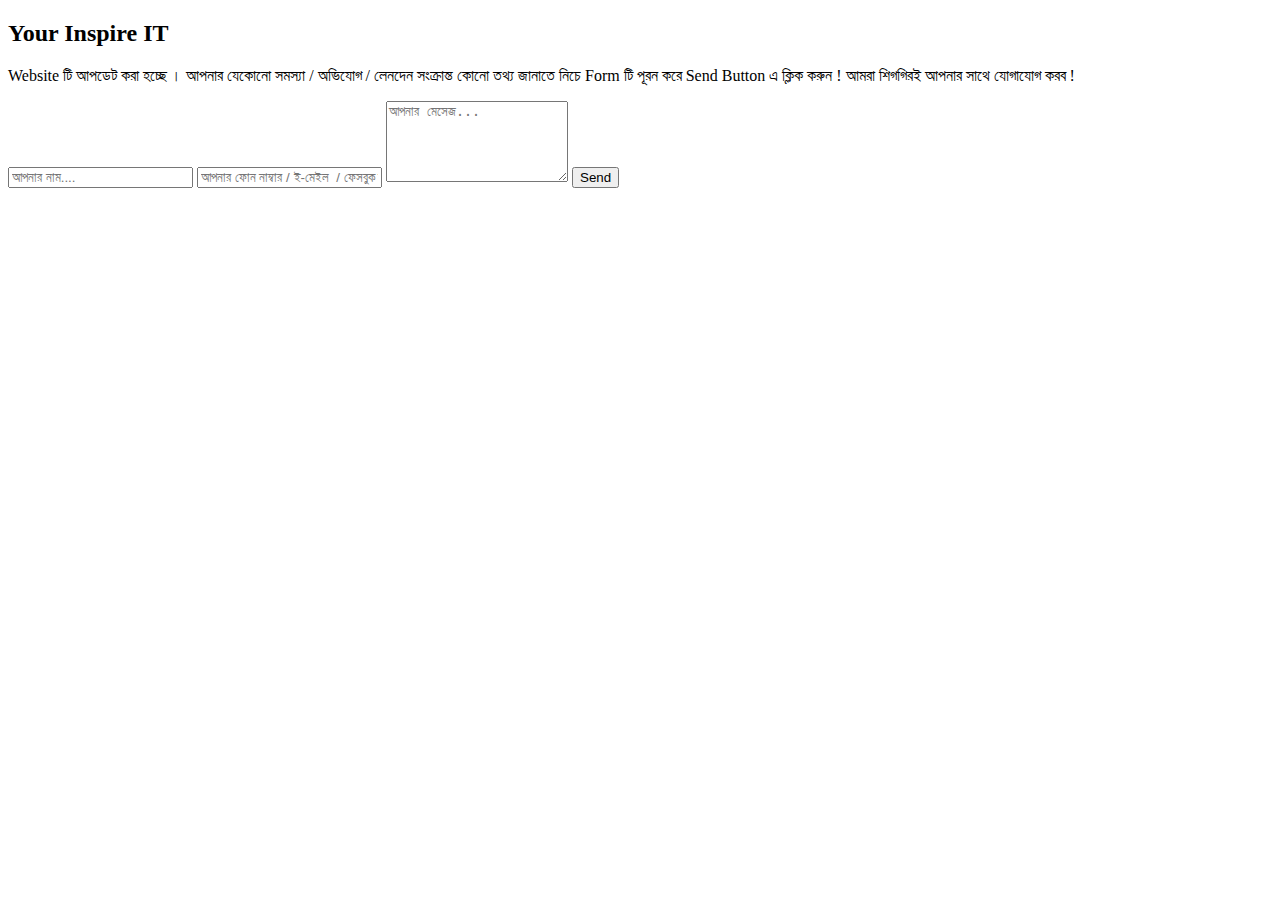
==== index.html @ f520802e "Create index.html" ====
<!DOCTYPE html>
<html lang="en">
<head>
  <meta charset="UTF-8">
  <meta name="viewport" content="width=device-width, initial-scale=1.0">
  <title>Website on Under Maintenance ! </title>
  <link rel="stylesheet" href="style.css">
</head>
<body>
  <div class="message-form">
    <h2>Your Inspire IT</h2>
    <p>Website টি আপডেট করা হচ্ছে  ।  আপনার যেকোনো সমস্যা / অভিযোগ / লেনদেন সংক্রান্ত কোনো তথ্য জানাতে নিচে Form টি পূরন করে Send Button এ ক্লিক করুন !  আমরা শিগগিরই আপনার সাথে যোগাযোগ করব ! </p>
    <form id="telegram-form">
      <input type="text" id="name" placeholder="আপনার নাম...." required>
      <input type="text" id="contact" placeholder="আপনার ফোন নাম্বার / ই-মেইল  / ফেসবুক আইডির লিংক...." required>
      <textarea id="message" placeholder="আপনার মেসেজ..." rows="5" required></textarea>
      <button type="submit">Send</button>
    </form>
    <p id="status"></p>
  </div>
  <script src="script.js"></script>
</body>
  </html>
---- style.css ----
.ac {
      display: flex;
      justify-content: center;
      align-items: center;
      
      margin: 0 5% 0 5%;
      overflow: hidden;
    }
    .acontainer {
      text-align: center;
      padding: 30px;
      border-radius: 15px;
      background: rgba(255, 255, 255, 0.1);
      backdrop-filter: blur(35px);
      box-shadow: 0px 0px 30px #3bff00;
      animation: slideDown 1.5s ease-in-out;
      max-width: 400px;
      width: 90%;
      border: 2px solid #3bff00;
      margin-top: 50px;
      margin-bottom: 40px;
    }
    .acontainer h1 {
      font-size: 2.2rem;
      color: #fff;
      margin-bottom: 15px;
      text-shadow: 0 0 5px rgba(255, 255, 255, 0.5);
    }
    
    .abutton {
      display: inline-flex;
      align-items: center;
      background: #3bff00;
      border: none;
      color: #000;
      padding: 12px 25px;
      border-radius: 5px;
      font-size: 1.1rem;
      cursor: pointer;
      transition: 0.4s;
      text-transform: uppercase;
      text-decoration: none;
      box-shadow: 0px 4px 15px #3bff00;
      overflow: hidden;
      position: relative;
      font-weight: bold;
    }
    .abutton::before {
      content: "";
      position: absolute;
      top: 0;
      left: -50%;
      width: 200%;
      height: 100%;
      background: #ffffffa9;
      transform: skewX(45deg);
      transition: 0.5s;
      opacity: 0;
    }
    .abutton:hover::before {
      left: 150%;
      opacity: 1;
    }
    .abutton i {
      margin-right: 8px;
    }
    .abutton:hover {
      background: #27a900;
      box-shadow: 0px 6px 20px #3bff00;
      transform: translateY(-3px);
    }
    .help-link {
      display: inline-flex;
      align-items: center;
      margin-top: 25px;
      color: #3bff00;
      font-size: 1rem;
      text-decoration: none;
      transition: 0.3s;
    }
    .help-link i {
      margin-right: 6px;
    }
    .help-link:hover {
      color: #00ffff;
      text-decoration: underline;
    }
    .glow-circle {
      position: absolute;
      width: 250px;
      height: 250px;
      border-radius: 50%;
      background: radial-gradient(circle, rgba(255, 0, 127, 0.6), transparent);
      filter: blur(80px);
      animation: moveGlow 8s linear infinite;
    }
    .glow-circle:nth-child(1) { top: 10%; left: 10%; }
    .glow-circle:nth-child(2) { bottom: 10%; right: 10%; animation-delay: 2s; }
    @keyframes slideDown {
      from { transform: translateY(-50px); opacity: 0; }
      to { transform: translateY(0); opacity: 1; }
    }
    @keyframes moveGlow {
      0% { transform: translate(0, 0); }
      50% { transform: translate(30px, -30px); }
      100% { transform: translate(0, 0); }
    }
    @media (max-width: 480px) {
      .acontainer h1 {
        font-size: 1.8rem;
      }
      .abutton {
        font-size: 1rem;
        padding: 10px 20px;
      }
  }
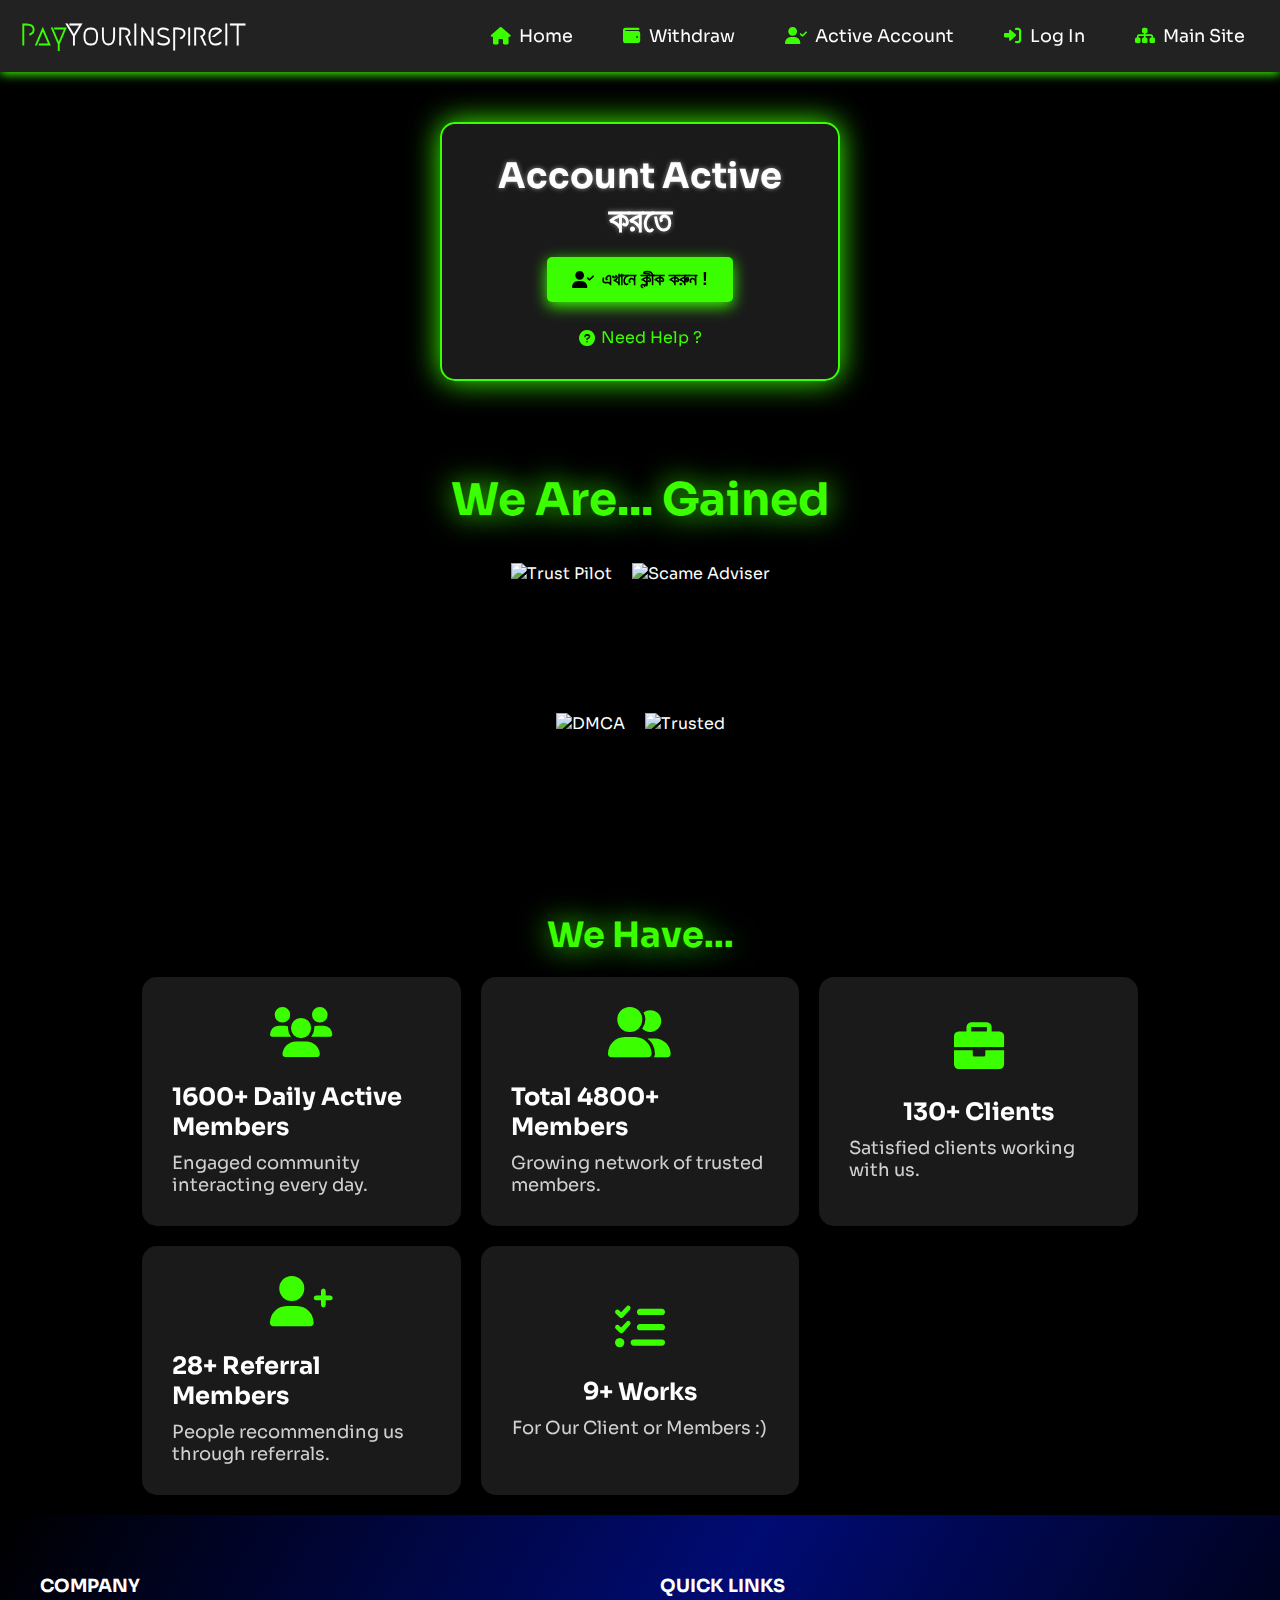
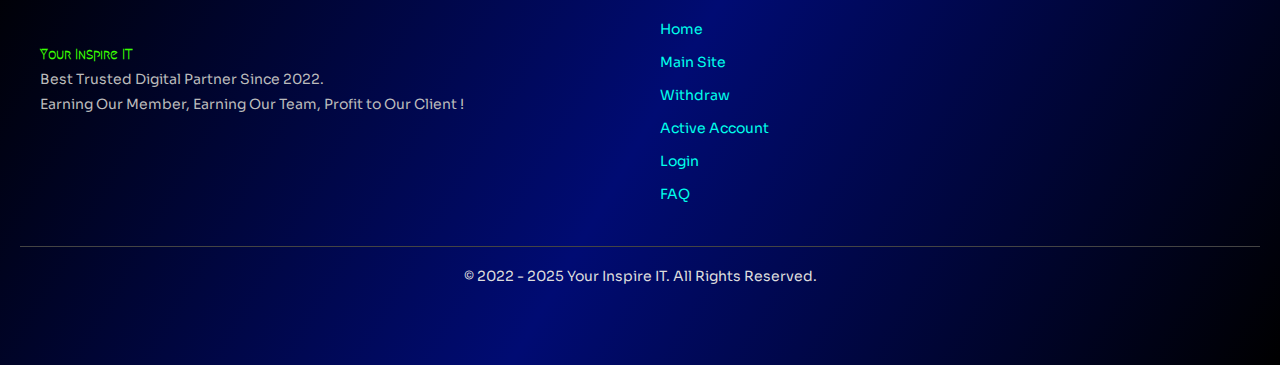
==== commit 01db16dd: "up" ====
--- a/index.html
+++ b/index.html
@@ -3,21 +3,194 @@
 <head>
   <meta charset="UTF-8">
   <meta name="viewport" content="width=device-width, initial-scale=1.0">
-  <title>Website on Under Maintenance ! </title>
-  <link rel="stylesheet" href="style.css">
+  <title>Active Account - For New User | Pay - Your Inspire IT Wallet | Your Inspire IT</title>
+  <link rel="stylesheet" href="https://cdnjs.cloudflare.com/ajax/libs/font-awesome/6.0.0-beta3/css/all.min.css">
+ <link rel="preconnect" href="https://fonts.googleapis.com">
+<link rel="preconnect" href="https://fonts.gstatic.com" crossorigin>
+<link href="https://fonts.googleapis.com/css2?family=Anek+Bangla:wght@100..800&family=Anonymous+Pro:ital,wght@0,400;0,700;1,400;1,700&family=Megrim&family=Share:ital,wght@0,400;0,700;1,400;1,700&family=Sora:wght@100..800&display=swap" rel="stylesheet">
+ <link rel="icon" href="https://i.postimg.cc/ZRc76Fqb/In-Shot-20241024-202136364.png" type="image/png">
+ <link rel="stylesheet" href="style.css">
+ 
+
+  <style>
+
+
+
+
+
+    </style>
 </head>
 <body>
-  <div class="message-form">
-    <h2>Your Inspire IT</h2>
-    <p>Website টি আপডেট করা হচ্ছে  ।  আপনার যেকোনো সমস্যা / অভিযোগ / লেনদেন সংক্রান্ত কোনো তথ্য জানাতে নিচে Form টি পূরন করে Send Button এ ক্লিক করুন !  আমরা শিগগিরই আপনার সাথে যোগাযোগ করব ! </p>
-    <form id="telegram-form">
-      <input type="text" id="name" placeholder="আপনার নাম...." required>
-      <input type="text" id="contact" placeholder="আপনার ফোন নাম্বার / ই-মেইল  / ফেসবুক আইডির লিংক...." required>
-      <textarea id="message" placeholder="আপনার মেসেজ..." rows="5" required></textarea>
-      <button type="submit">Send</button>
-    </form>
-    <p id="status"></p>
+    
+    
+    <header>
+    <div class="logo">Pay<span>YourInspireIT</span></div>
+    <nav>
+      <ul>
+        <li><a href="https://pay-yourinspireit.github.io/"><i class="fas fa-home"></i> Home</a></li>
+        <li><a href="https://pay-yourinspireit.github.io/withdraw/"><i class="fas fa-wallet"></i>Withdraw</a></li>
+        <li><a href="https://pay-yourinspireit.github.io/active-account"><i class="fas fa-user-check"></i>Active Account</a></li>
+        <li><a href="https://pay-yourinspireit.github.io/login"><i class="fas fa-sign-in-alt"></i>Log In</a></li>
+        <li><a href="https://YrInspireIT.github.io"><i class="fas fa-sitemap"></i>Main Site</a></li>
+      </ul>
+    </nav>
+    <i class="fas fa-bars menu-toggle"></i>
+  </header>
+  
+  
+  
+  
+  
+  <section class="ac">
+  <div class="acontainer">
+    <h1>Account Active করতে</h1>
+  
+    <a href="https://pay-yourinspireit.github.io/active-account/api/"><button class="abutton">
+      <i class="fas fa-user-check"></i> এখানে ক্লীক করুন !
+    </button></a><br>
+    
+    <a href="#" class="help-link">
+      <i class="fas fa-question-circle"></i> Need Help ?
+    </a>
   </div>
-  <script src="script.js"></script>
+  
+  
+  </section>
+  
+    
+  
+  
+  <section class="da">
+    <h1>We Are... Gained</h1>
+    <div class="dai">
+          <img src="https://i.postimg.cc/k59kVGTN/Picsart-24-10-25-06-51-32-684.png" alt="Trust Pilot">
+        <img src="https://i.postimg.cc/yxbHcKD1/Picsart-24-10-24-22-01-37-901.png" alt="Scame Adviser ">
+        </div>
+        <div class="dai">
+            
+        <img src="https://i.postimg.cc/HL8XGFPc/Picsart-24-10-24-21-28-57-530.png" alt="DMCA">
+        <img src="https://i.postimg.cc/9Mx5H2td/Picsart-24-10-24-22-00-36-005.png" alt="Trusted">
+      
+    </div>
+    </section>
+    
+    
+    
+    
+    
+    
+    <section class="r">
+        <h1>We Have...</h1>
+    
+    <div class="ra">
+
+  <div class="rcontainer">
+    <div class="box">
+      <i class="fas fa-users ricon"></i>
+      <h3>1600+ Daily Active Members</h3>
+      <p>Engaged community interacting every day.</p>
+    </div>
+    
+    <div class="box">
+      <i class="fas fa-user-friends ricon"></i>
+      <h3>Total 4800+ Members</h3>
+      <p>Growing network of trusted members.</p>
+    </div>
+    
+    <div class="box">
+      <i class="fas fa-briefcase ricon"></i>
+      <h3>130+ Clients</h3>
+      <p>Satisfied clients working with us.</p>
+    </div>
+    
+    <div class="box">
+      <i class="fas fa-user-plus ricon"></i>
+      <h3>28+ Referral Members</h3>
+      <p>People recommending us through referrals.</p>
+    </div>
+    
+    <div class="box">
+      <i class="fas fa-tasks ricon"></i>
+      <h3>9+ Works</h3>
+      <p>For Our Client or Members :)</p>
+    </div>
+  </div>
+</div>
+
+</section>
+
+<footer>
+    <div class="footer-grid">
+        <!-- Company Information -->
+        <div class="footer-column">
+            <h3>Company</h3>
+            <p><strong><img src="https://i.postimg.cc/ZRc76Fqb/In-Shot-20241024-202136364.png" alt=""></strong></p>
+            <p><b>Your Inspire IT</b></p>
+            <p>Best Trusted Digital Partner Since 2022.</p>
+            <p>Earning Our Member, Earning Our Team, Profit to Our Client ! </p>
+        </div>
+
+        <!-- Quick Navigation Links -->
+        <div class="footer-column footer-links">
+            <h3>Quick Links</h3>
+             <a href="https://pay-yourinspireit.github.io/">Home</a>
+            <a href="https://YrInspireIT.github.io">Main Site</a>
+            <a href="https://pay-yourinspireit.github.io/withdraw">Withdraw</a>
+            <a href="https://pay-yourinspireit.github.io/active-account">Active Account</a>
+            <a href="https://pay-yourinspireit.github.io/login">Login</a>
+            <a href="https://YrInspireIT.github.io/faq">FAQ</a>
+        </div>
+
+        <!-- Contact Details -->
+        <div class="footer-column" style="display: none;">
+            <h3>Contact Us</h3>
+            <p><i class="fas fa-envelope"></i> email@example.com</p>
+            <p><i class="fas fa-phone"></i> +123 456 7890</p>
+            <p><i class="fas fa-map-marker-alt"></i> 123 Main St, City, Country</p>
+            <div class="social-icons">
+                <a href="#" aria-label="Facebook"><i class="fab fa-facebook"></i></a>
+                <a href="#" aria-label="Twitter"><i class="fab fa-twitter"></i></a>
+                <a href="#" aria-label="Instagram"><i class="fab fa-instagram"></i></a>
+            </div>
+        </div>
+
+        <!-- Newsletter Subscription -->
+        <div class="footer-column" style="display: none;">
+            <h3>Subscribe</h3>
+            <form class="subscribe-form" onsubmit="showSubscribeMessage(event)">
+                <input type="email" placeholder="Your Email" required>
+                <button type="submit">Subscribe</button>
+            </form>
+            <p id="subscribeMessage" style="display:none;">Thank you for subscribing!</p>
+        </div>
+    </div>
+
+    <!-- Footer Bottom -->
+    <div class="footer-bottom">
+        <p>&copy; 2022 - 2025 Your Inspire IT. All Rights Reserved.</p>
+        <p style="display: none;"><a href="#">Privacy Policy</a> | <a href="#">Terms of Service</a></p>
+    </div>
+</footer>
+
+<!-- Back to Top Button -->
+<button id="backToTop" onclick="scrollToTop()"><i class="fas fa-arrow-up"></i></button>
+
+
+
+
+  
+ 
+    <div class="popup-container" id="popup">
+  <div class="popup-box">
+    <span class="close-popup" onclick="closePopup()"><i class="fas fa-times"></i></span>
+    <img src="https://i.postimg.cc/MKHDp8wP/4dc8e489-97fd-4adb-9d7f-d1c39a221e46.jpg" alt="Popup Image">
+    <div class="popup-title"><i class="fas fa-info-circle"></i>  &nbsp; Website is Under Maintenance ! </div>
+    <div class="popup-subtitle">Pay-YourInspireIT সহো আমাদের সকল Website এর আপগ্রেডশন চলছে ।  সকল সিস্টেম এবং ফাংশন সঠিক ভাবে কাজ নাও করতে পারে । শীগ্রই আপডেট শেষ হয়ে যাবে । তবে Withdraw এবং Active Account এর সকল সিস্টেম ভালোভাবে কাজ করবে, এতে কোনো সমস্যা হবে না । ধন্যবাদ :)</div>
+  </div>
+</div>
+
+  
+  <script src="script.js">
+      </script>
 </body>
   </html>
--- a/style.css
+++ b/style.css
@@ -1,4 +1,10 @@
-
+    * {
+      margin: 0;
+      padding: 0;
+      box-sizing: border-box;
+    }
+    
+    
 .ac {
       display: flex;
       justify-content: center;
@@ -114,4 +120,470 @@
         font-size: 1rem;
         padding: 10px 20px;
       }
+    }
+
+
+
+    body {
+      font-family: "Sora", sans-serif;
+      background-color: #000;
+      color: #fff;
+    }
+
+    header {
+      display: flex;
+      justify-content: space-between;
+      align-items: center;
+      padding: 15px 20px;
+      background: #222;
+      box-shadow: 0 2px 10px #3bff00;
+      position: relative;
+      z-index: 999; /* Header will always stay on top */
+    }
+    .logo {
+      font-size: 1.8rem;
+      font-weight: bold;
+      color: #3bff00;
+      font-family: "Megrim", serif;
+    }
+
+    .logo span {
+      font-size: 1.8rem;
+      font-weight: bold;
+      color: #fff;
+      font-family: "Megrim", serif;
+    }
+    nav ul {
+      list-style: none;
+      display: flex;
+      gap: 20px;
+    }
+    nav ul li {
+      position: relative;
+    }
+    nav ul li a {
+      text-decoration: none;
+      color: #fff;
+      font-size: 1.1rem;
+      padding: 10px 15px;
+      display: flex;
+      align-items: center;
+      transition: color 0.3s ease;
+    }
+    nav ul li a i {
+      margin-right: 8px;
+      color: #3bff00;
+    }
+    nav ul li a:hover {
+      color: #3bff00;
+    }
+    nav ul li::after {
+      content: '';
+      position: absolute;
+      bottom: 0;
+      left: 0;
+      width: 0;
+      height: 3px;
+      background-color: #3bff00;
+      transition: width 0.4s ease;
+    }
+    nav ul li:hover::after {
+      width: 100%;
+    }
+    .menu-toggle {
+      display: none;
+      font-size: 1.8rem;
+      color: #3bff00;
+      cursor: pointer;
+    }
+    @media (max-width: 768px) {
+      nav ul {
+        position: absolute;
+        top: 60px;
+        left: 0;
+        background-color: #222;
+        flex-direction: column;
+        width: 100%;
+        display: none;
+        padding: 0;
+        box-shadow: 0 0 30px #3bff00;
+      }
+      nav ul.active {
+        display: flex;
+      }
+      nav ul li {
+        width: 100%;
+        text-align: left;
+        border-bottom: 1px solid #333;
+      }
+      nav ul li:first-child {
+        margin-top: 20px;
+      }
+      .menu-toggle {
+        display: block;
+        position: absolute;
+        right: 20px;
+      }
+    }
+    
+    
+        /* Footer container */
+        footer {
+            background: linear-gradient(-240deg, #000, #000b73, #000);
+            color: #ddd;
+            padding: 60px 20px;
+            position: relative;
+            overflow: hidden;
+            animation: fadeIn 1.5s ease;
+        }
+
+        /* Footer grid layout */
+        .footer-grid {
+            display: grid;
+            grid-template-columns: repeat(auto-fit, minmax(250px, 1fr));
+            gap: 40px;
+            max-width: 1200px;
+            margin: 0 auto;
+        }
+
+        /* Footer columns styling */
+        .footer-column {
+            position: relative;
+        }
+
+        .footer-column h3 {
+            margin-bottom: 20px;
+            color: #fff;
+            font-size: 18px;
+            text-transform: uppercase;
+        }
+
+        .footer-column p, .footer-links a, .social-icons a {
+            line-height: 1.8;
+            font-size: 14px;
+            color: #bbb;
+            transition: all 0.3s;
+        }
+
+        /* Social icons */
+        .social-icons a {
+            margin-right: 10px;
+            color: #ddd;
+            display: inline-block;
+            font-size: 20px;
+            transition: transform 0.3s, color 0.3s;
+        }
+
+        .social-icons a:hover {
+            color: #09f;
+            transform: rotate(15deg) scale(1.1);
+        }
+
+        /* Footer links */
+        .footer-links a {
+            display: block;
+            margin: 8px 0;
+            text-decoration: none;
+            color: #00ffea;
+        }
+
+        .footer-links a:hover {
+            color: #3bff00;
+            text-decoration: underline;
+            transform: translateX(5px);
+        }
+
+        /* Subscribe form */
+        .subscribe-form {
+            display: flex;
+            align-items: center;
+        }
+
+        .subscribe-form input[type="email"] {
+            padding: 10px;
+            border: 2px solid #09f;
+            outline: none;
+            border-radius: 20px 0 0 20px;
+            width: 100%;
+            background: #444;
+            color: #fff;
+        }
+
+        .subscribe-form button {
+            padding: 10px;
+            background: #09f;
+            border: none;
+            color: #fff;
+            cursor: pointer;
+            border-radius: 0 20px 20px 0;
+            transition: all 0.3s;
+        }
+
+        .subscribe-form button:hover {
+            background: #06d;
+            transform: scale(1.1);
+        }
+
+        #subscribeMessage {
+            margin-top: 10px;
+            color: #09f;
+            font-size: 14px;
+        }
+
+        /* Footer bottom bar */
+        .footer-bottom {
+            text-align: center;
+            border-top: 1px solid #444;
+            padding: 20px;
+            margin-top: 30px;
+            font-size: 14px;
+        }
+
+        .footer-bottom a {
+            color: #09f;
+            margin: 0 10px;
+            text-decoration: none;
+        }
+
+        
+        #backToTop {
+            display: none;
+            position: fixed;
+            bottom: 20px;
+            right: 20px;
+            background: #3bff00;
+            color: #000;
+            padding: 10px;
+            border-radius: 50%;
+            cursor: pointer;
+            transition: all 0.3s;
+            font-size: 20px;
+            border: none;
+        }
+
+        #backToTop:hover {
+            transform: scale(1.2);
+            box-shadow: 0 0 15px #3bff00;
+        }
+
+        /* Responsive layout */
+        @media (max-width: 768px) {
+            .footer-grid {
+                gap: 20px;
+            }
+            .footer-column:not(:last-child)::after {
+                display: none;
+            }
+        }
+
+        /* Fade-in animation */
+        @keyframes fadeIn {
+            from { opacity: 0; }
+            to { opacity: 1; }
+            
+           
+        }
+        
+       .footer-column img{
+           width: auto;
+           height: 100px;
+       }
+       
+      .footer-column b{
+          color: #3bff00;
+          font-family: "Megrim", serif;
+      }
+
+
+/* Popup container */
+    .popup-container {
+      display: none;
+      position: fixed;
+      top: 0; left: 0; right: 0; bottom: 0;
+      background: rgba(0, 0, 0, 0.6);
+      justify-content: center;
+      align-items: center;
+      animation: fadeIn 0.5s ease;
+      z-index: 9999;
+    }
+    
+    /* Popup box */
+    .popup-box {
+      position: relative;
+      background: #fff;
+      width: 90%;
+      
+      padding: 20px;
+      border-radius: 8px;
+      box-shadow: 0px 4px 20px #fff;
+      text-align: center;
+      animation: scaleUp 0.4s ease;
+    }
+
+    /* Image styling */
+    .popup-box img {
+      width: auto;
+      height: 250px;
+      object-fit: cover;
+      margin-bottom: 15px;
+      border-radius: 25px;
+      
+    }
+
+    /* Title and subtitle styling */
+    .popup-title { font-size: 1.5em; color: #333; margin-bottom: 8px; }
+    .popup-subtitle { font-size: 1em; color: #666; margin-bottom: 20px;
+    font-family: "Anek Bangla", serif; }
+
+    /* Close icon styling */
+    .close-popup {
+      position: absolute;
+      top: 10px;
+      right: 10px;
+      font-size: 1.2em;
+      color: #333;
+      cursor: pointer;
+      transition: color 0.2s;
+    }
+    .close-popup:hover { color: #f00; }
+
+    /* Animation keyframes */
+    @keyframes fadeIn { from { opacity: 0; } to { opacity: 1; } }
+    @keyframes scaleUp { from { transform: scale(0.7); } to { transform: scale(1); } }
+
+    /* Responsive adjustments */
+    @media (max-width: 500px) {
+      .popup-box { width: 90%; padding: 15px; }
+    }
+    
+    
+.dai{
+    display: flex;
+    justify-content: center;
+    align-item: center;
+    gap: 20px;
+}
+
+.dai img{
+    width: auto;
+    height: 150px;
+}
+
+.da{
+    margin: 50px 5% 0 5%;
+}
+.da h1{
+    text-align: center;
+    color: #3bff00;
+    text-shadow: 0 0 30px #3bff00;
+    font-size: 45px;
+    margin-bottom: 35px;
+}
+
+.r{
+         margin: 50px 5% 0 5%;
+     }
+     
+    .r h1{
+        text-align: center;
+        color: #3bff00;
+        text-shadow : 0 0 30px #3bff00;
+        font-size: 35px;
+    }
+   .ra {
+      margin: 0;
+    
+      
+      color: #fff;
+      display: flex;
+      justify-content: center;
+      align-items: center;
+      
+      overflow: hidden;
+    }
+
+    .rcontainer {
+      display: grid;
+      grid-template-columns: repeat(auto-fit, minmax(250px, 1fr));
+      gap: 20px;
+      padding: 20px;
+      width: 90%;
+      max-width: 1200px;
+    }
+
+    .box {
+      background: rgba(255, 255, 255, 0.1);
+      border-radius: 15px;
+      padding: 30px;
+      backdrop-filter: blur(10px);
+      display: flex;
+      flex-direction: column;
+      justify-content: center;
+      align-items: center;
+      box-shadow: 0 4px 10px black;
+      transition: transform 0.3s, background-color 0.3s;
+    }
+
+    .box:hover {
+      transform: translateY(-10px);
+      background-color: rgba(255, 255, 255, 0.15);
+    }
+
+    .ricon {
+      font-size: 50px;
+      margin-bottom: 15px;
+      color: #3bff00;
+      animation: bounce 1.5s infinite;
+    }
+
+    @keyframes bounce {
+      0%, 100% {
+        transform: translateY(0);
+      }
+      50% {
+        transform: translateY(-10px);
+      }
+    }
+
+    .box h3 {
+      font-size: 24px;
+      margin: 10px 0;
+    }
+
+    .box p {
+      font-size: 18px;
+      opacity: 0.8;
+    }
+
+    @media (max-width: 768px) {
+      .rcontainer {
+        grid-template-columns: repeat(auto-fit, minmax(200px, 1fr));
+      }
+    }
+
+
+@media(max-width: 440px){
+   .ht{
+       font-size: 55px;
+   }
+   
+  .he b{
+      font-size: 38px;
   }
+  
+ .wc p{
+     font-size: 18px;
+ }
+.da h1{
+    font-size: font-size: 30px;
+}
+
+.da img{
+    height: 100px;
+}
+
+.r h1{
+    font-size: font-size: 30px;
+}
+
+
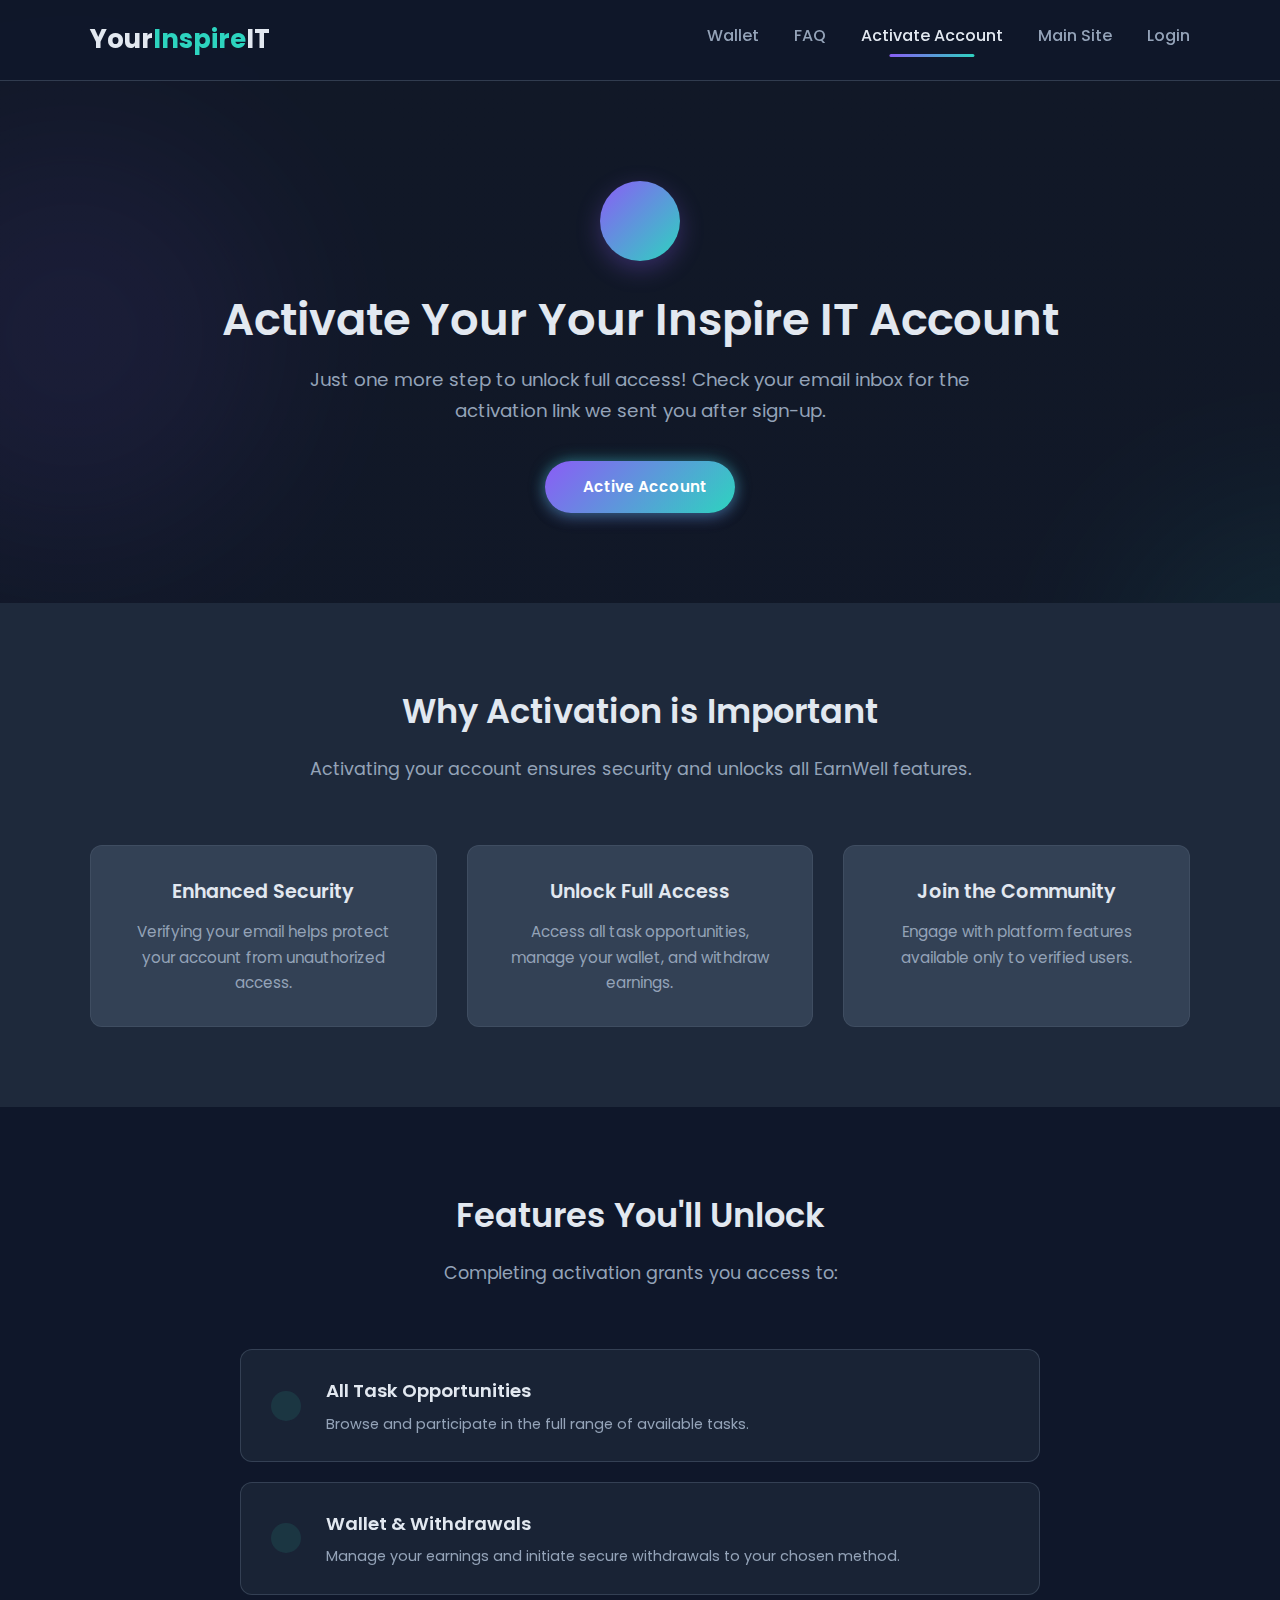
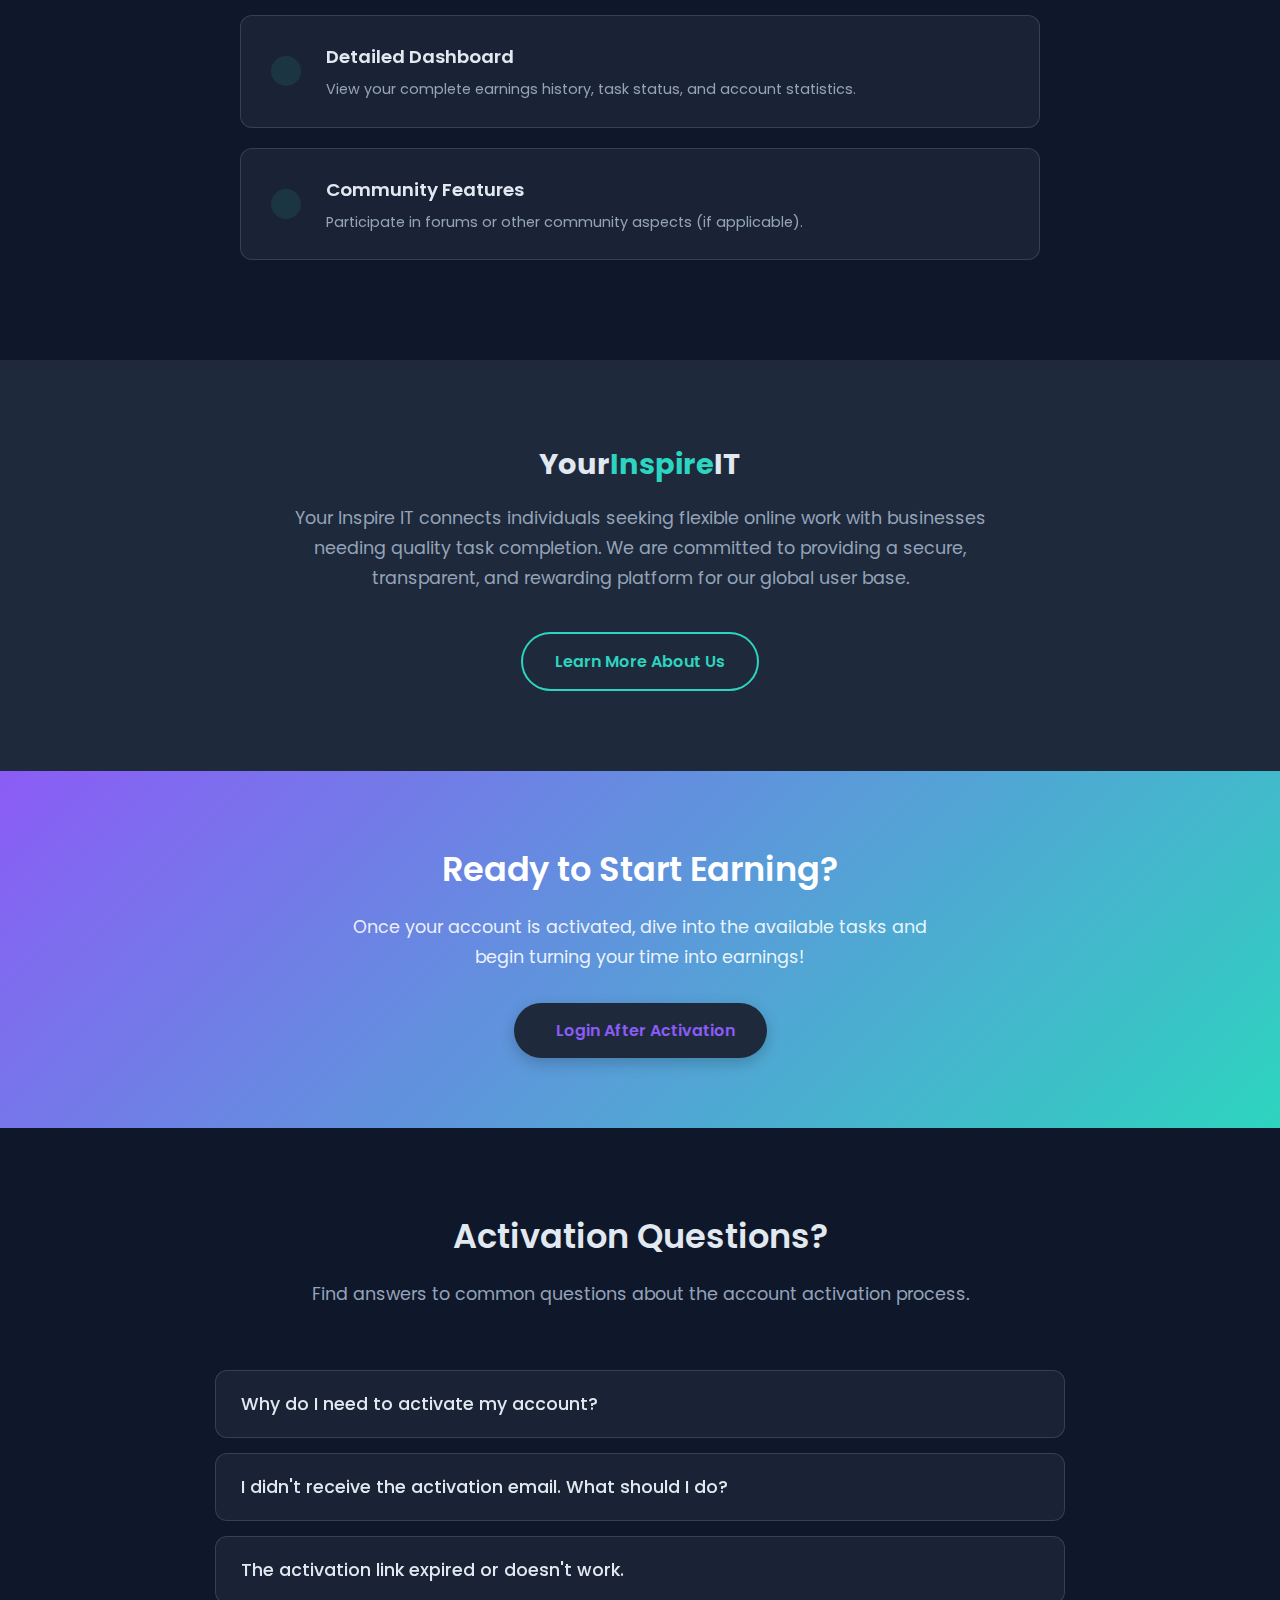
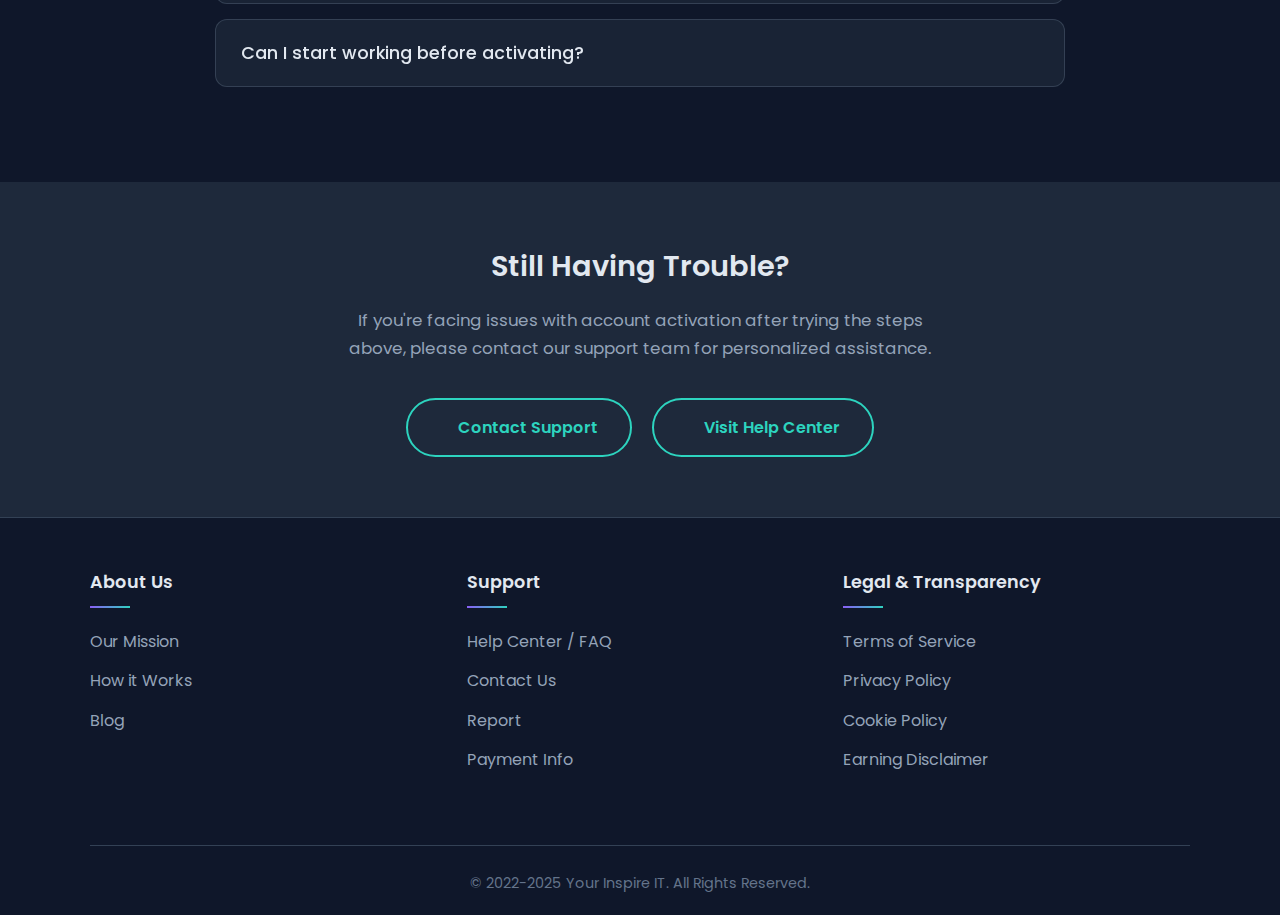
==== commit aec7efe7: "hruy" ====
--- a/index.html
+++ b/index.html
@@ -1,196 +1,543 @@
 <!DOCTYPE html>
 <html lang="en">
 <head>
-  <meta charset="UTF-8">
-  <meta name="viewport" content="width=device-width, initial-scale=1.0">
-  <title>Active Account - For New User | Pay - Your Inspire IT Wallet | Your Inspire IT</title>
-  <link rel="stylesheet" href="https://cdnjs.cloudflare.com/ajax/libs/font-awesome/6.0.0-beta3/css/all.min.css">
- <link rel="preconnect" href="https://fonts.googleapis.com">
-<link rel="preconnect" href="https://fonts.gstatic.com" crossorigin>
-<link href="https://fonts.googleapis.com/css2?family=Anek+Bangla:wght@100..800&family=Anonymous+Pro:ital,wght@0,400;0,700;1,400;1,700&family=Megrim&family=Share:ital,wght@0,400;0,700;1,400;1,700&family=Sora:wght@100..800&display=swap" rel="stylesheet">
- <link rel="icon" href="https://i.postimg.cc/ZRc76Fqb/In-Shot-20241024-202136364.png" type="image/png">
- <link rel="stylesheet" href="style.css">
- 
-
-  <style>
-
-
-
-
+    <meta charset="UTF-8">
+    <meta name="viewport" content="width=device-width, initial-scale=1.0">
+    <title>Activate Your Your Inspire IT Account</title> <!-- Activation Specific Title -->
+    <!-- Link to Font Awesome CDN -->
+    <link rel="stylesheet" href="https://cdnjs.cloudflare.com/ajax/libs/font-awesome/6.5.1/css/all.min.css" integrity="sha512-DTOQO9RWCH3ppGqcWaEA1BIZOC6xxalwEsw9c2QQeAIftl+Vegovlnee1c9QX4TctnWMn13TZye+giMm8e2LwA==" crossorigin="anonymous" referrerpolicy="no-referrer" />
+    <!-- Link to Google Fonts -->
+    <link rel="preconnect" href="https://fonts.googleapis.com">
+    <link rel="preconnect" href="https://fonts.gstatic.com" crossorigin>
+    <link href="https://fonts.googleapis.com/css2?family=Poppins:wght@300;400;500;600;700&display=swap" rel="stylesheet">
+
+    <style>
+        /* --- THEME: e-wallet --- */
+        :root {
+            /* Core Palette (Dark Mode Base) */
+            --primary-bg: #0f172a;
+            --secondary-bg: #1e293b;
+            --tertiary-bg: #334155;
+            --card-bg: rgba(30, 41, 59, 0.7);
+            --glass-bg: rgba(51, 65, 85, 0.4);
+            --text-primary: #e2e8f0;
+            --text-secondary: #94a3b8;
+            --border-color: rgba(71, 85, 105, 0.6);
+            --shadow-color: rgba(0, 0, 0, 0.4);
+
+            /* Accent Palette */
+            --accent-1: #8b5cf6; /* Violet */
+            --accent-1-hover: #7c3aed;
+            --accent-2: #2dd4bf; /* Teal/Cyan */
+            --accent-2-hover: #14b8a6;
+            --glow-color: rgba(45, 212, 191, 0.5);
+
+             /* Gradients */
+             --gradient-accent: linear-gradient(135deg, var(--accent-1) 0%, var(--accent-2) 100%);
+             --gradient-bg: linear-gradient(180deg, #111827 0%, #0f172a 100%);
+
+             /* Status Colors */
+             --success-color: #34d399;
+             --warning-color: #fbbf24;
+             --danger-color: #f87171;
+        }
+
+        /* --- Base Styles --- */
+        * { margin: 0; padding: 0; box-sizing: border-box; }
+        html { scroll-behavior: smooth; }
+        body {
+            font-family: 'Poppins', sans-serif;
+            background-color: var(--primary-bg);
+            background-image: var(--gradient-bg);
+            color: var(--text-primary);
+            line-height: 1.7; font-size: 16px; overflow-x: hidden;
+            display: flex; flex-direction: column; min-height: 100vh;
+        }
+        main { flex: 1; }
+        .container { max-width: 1140px; margin: 0 auto; padding: 0 20px; }
+        .container-narrow { max-width: 900px; margin: 0 auto; padding: 0 20px; }
+
+        h1, h2, h3 { font-weight: 600; color: var(--text-primary); margin-bottom: 0.8em; }
+        h1 { font-size: 2.8rem; line-height: 1.3; }
+        h2 { font-size: 2.1rem; }
+        h3 { font-size: 1.25rem; }
+        p { margin-bottom: 1em; color: var(--text-secondary); font-size: 1.05rem; }
+        a { text-decoration: none; color: var(--accent-2); transition: color 0.3s ease; }
+        a:hover { color: #5eead4; }
+        section { padding: 80px 0; overflow: hidden; position: relative; }
+        .section-title { text-align: center; margin-bottom: 60px; position: relative; z-index: 1; }
+        .section-title h2 { margin-bottom: 15px; }
+        .section-title p { max-width: 700px; margin: 0 auto; color: var(--text-secondary); font-size: 1.1rem; }
+
+        /* Glassmorphism Card Style */
+        .glass-card {
+            background: var(--card-bg); border-radius: 16px; border: 1px solid var(--border-color);
+            backdrop-filter: blur(12px); -webkit-backdrop-filter: blur(12px);
+            box-shadow: 0 8px 32px 0 var(--shadow-color); padding: 30px 40px;
+            animation: fadeInUp 0.6s ease-out backwards; position: relative; z-index: 1;
+        }
+        /* Abstract background shapes */
+        .shape { position: absolute; border-radius: 50%; opacity: 0.08; filter: blur(90px); z-index: 0; pointer-events: none; animation: float 8s infinite ease-in-out alternate; }
+        .shape-1 { width: 400px; height: 400px; background: var(--accent-1); top: 15%; left: -10%; animation-duration: 11s;}
+        .shape-2 { width: 350px; height: 350px; background: var(--accent-2); bottom: 5%; right: -15%; animation-duration: 9s; animation-delay: -3s;}
+
+        /* Button Styles */
+        .btn { display: inline-flex; align-items: center; justify-content: center; gap: 10px; background: var(--gradient-accent); color: #fff; padding: 14px 32px; border-radius: 50px; font-weight: 600; font-size: 1rem; transition: all 0.3s ease; border: none; cursor: pointer; text-align: center; box-shadow: 0 5px 15px rgba(139, 92, 246, 0.25), 0 0 15px var(--glow-color); position: relative; overflow: hidden; }
+        .btn:hover { box-shadow: 0 7px 20px rgba(139, 92, 246, 0.35), 0 0 25px var(--glow-color); transform: translateY(-3px) scale(1.03); text-decoration: none; color: #fff; }
+        .btn::after { content: ''; position: absolute; top: -50%; left: -50%; width: 200%; height: 200%; background: radial-gradient(circle, rgba(255,255,255,0.15) 0%, rgba(255,255,255,0) 70%); transform: rotate(0deg); transition: transform 0.5s ease; opacity: 0; }
+        .btn:hover::after { transform: rotate(180deg); opacity: 1; }
+        .btn-outline { background: transparent; color: var(--accent-2); border: 2px solid var(--accent-2); box-shadow: none; }
+        .btn-outline:hover { background: rgba(45, 212, 191, 0.1); color: var(--accent-2); border-color: var(--accent-2); box-shadow: 0 0 15px rgba(45, 212, 191, 0.2); transform: translateY(-3px); }
+        .btn-outline i { margin-right: 8px; }
+
+
+        /* --- Header/Navigation (Themed) --- */
+        .main-header { background: rgba(15, 23, 42, 0.85); padding: 18px 0; backdrop-filter: blur(10px); -webkit-backdrop-filter: blur(10px); border-bottom: 1px solid var(--border-color); position: sticky; top: 0; z-index: 1000; }
+        .main-header .container { display: flex; justify-content: space-between; align-items: center; position: relative; }
+        .logo { font-size: 1.6rem; font-weight: 700; color: var(--text-primary); }
+        .logo span { color: var(--accent-2); }
+        .main-nav { display: flex; }
+        .main-nav a { margin-left: 35px; font-weight: 500; color: var(--text-secondary); position: relative; padding-bottom: 8px; font-size: 1rem; transition: color 0.3s ease; }
+        .main-nav a::after { content: ''; position: absolute; bottom: 0; left: 50%; transform: translateX(-50%); width: 0; height: 3px; background: var(--gradient-accent); border-radius: 3px; transition: width 0.3s ease; }
+        .main-nav a:hover::after, .main-nav a.active-nav::after { width: 60%; }
+        .main-nav a:hover, .main-nav a.active-nav { color: var(--text-primary); text-decoration: none;}
+        .menu-toggle { display: none; font-size: 1.5rem; cursor: pointer; background: none; border: none; color: var(--text-primary); }
+
+        /* --- Activation Page Specific Styles --- */
+
+        /* Activation Hero Section */
+        #activation-hero {
+            padding: 100px 0 90px 0;
+            text-align: center;
+            position: relative;
+            z-index: 1;
+        }
+         #activation-hero .icon-wrapper {
+             font-size: 3rem;
+             color: #fff;
+             background: var(--gradient-accent);
+             width: 80px; height: 80px; border-radius: 50%;
+             display: inline-flex; align-items: center; justify-content: center;
+             margin-bottom: 30px;
+             box-shadow: 0 8px 25px rgba(139, 92, 246, 0.3);
+             animation: fadeInUp 0.6s ease-out backwards 0.1s;
+        }
+        #activation-hero h1 {
+            font-size: 2.8rem; /* Adjusted size */
+            margin-bottom: 15px;
+             animation: fadeInUp 0.6s ease-out backwards 0.2s;
+        }
+        #activation-hero p.subtitle {
+            font-size: 1.15rem;
+            max-width: 700px;
+            margin: 0 auto 35px auto;
+            color: var(--text-secondary);
+            animation: fadeInUp 0.6s ease-out backwards 0.3s;
+        }
+        .activation-steps {
+            display: inline-flex; /* Align buttons inline */
+            gap: 20px; flex-wrap: wrap; justify-content: center;
+            animation: fadeInUp 0.6s ease-out backwards 0.4s;
+        }
+        .activation-steps .btn { font-size: 0.95rem; padding: 13px 28px; }
+
+
+        /* Why Activate? / Summary Section */
+        #why-activate { background-color: var(--secondary-bg); }
+        .summary-grid {
+            display: grid;
+            grid-template-columns: repeat(auto-fit, minmax(280px, 1fr));
+            gap: 30px;
+        }
+        .summary-card {
+            background: var(--tertiary-bg); /* Use tertiary for contrast */
+            padding: 30px;
+            border-radius: 12px;
+            border: 1px solid var(--border-color);
+            text-align: center;
+            animation: fadeInUp 0.6s ease-out backwards;
+        }
+        .summary-grid .summary-card:nth-child(1) { animation-delay: 0.1s; }
+        .summary-grid .summary-card:nth-child(2) { animation-delay: 0.2s; }
+        .summary-grid .summary-card:nth-child(3) { animation-delay: 0.3s; }
+
+        .summary-icon { font-size: 2.2rem; color: var(--accent-1); margin-bottom: 20px; }
+        .summary-card h3 { font-size: 1.2rem; margin-bottom: 10px; color: var(--text-primary);}
+        .summary-card p { font-size: 0.95rem; color: var(--text-secondary); margin-bottom: 0; }
+
+
+        /* Features Unlocked Section */
+        #unlocked-features { background-color: var(--primary-bg); }
+         .features-list { max-width: 800px; margin: 0 auto; }
+         .feature-item-unlock {
+            display: flex; align-items: center; gap: 25px;
+            background: var(--card-bg); /* Glass card */
+            padding: 25px 30px; border-radius: 12px; border: 1px solid var(--border-color);
+            margin-bottom: 20px;
+            backdrop-filter: blur(8px); -webkit-backdrop-filter: blur(8px);
+            animation: fadeInUp 0.6s ease-out backwards;
+         }
+         .features-list .feature-item-unlock:nth-child(1) { animation-delay: 0.1s; }
+         .features-list .feature-item-unlock:nth-child(2) { animation-delay: 0.2s; }
+         .features-list .feature-item-unlock:nth-child(3) { animation-delay: 0.3s; }
+         .features-list .feature-item-unlock:nth-child(4) { animation-delay: 0.4s; }
+
+         .feature-unlock-icon {
+             font-size: 1.8rem; color: var(--accent-2);
+             background: rgba(45, 212, 191, 0.1); /* Light accent bg */
+             padding: 15px; border-radius: 50%; flex-shrink: 0;
+         }
+         .feature-unlock-content h3 { font-size: 1.15rem; margin-bottom: 5px; }
+         .feature-unlock-content p { font-size: 0.9rem; color: var(--text-secondary); margin-bottom: 0; }
+
+
+        /* Short About EarnWell */
+        #about-earnwell-short { background: var(--secondary-bg); }
+        .about-content { text-align: center; max-width: 750px; margin: 0 auto; }
+        .about-content .logo { font-size: 1.8rem; margin-bottom: 15px; display: block; }
+        .about-content p { font-size: 1.1rem; }
+
+
+        /* Work With Us / Start Earning CTA */
+        #start-earning-cta {
+             background: var(--gradient-accent);
+             padding: 70px 0; text-align: center; color: #fff;
+        }
+        #start-earning-cta h2 { color: #fff; margin-bottom: 15px; }
+        #start-earning-cta p { color: rgba(255, 255, 255, 0.9); max-width: 600px; margin: 0 auto 30px auto; font-size: 1.1rem; }
+        #start-earning-cta .btn {
+             background: var(--secondary-bg); color: var(--accent-1);
+             box-shadow: 0 5px 15px rgba(0, 0, 0, 0.2);
+        }
+         #start-earning-cta .btn:hover { background: #f0f0f0; color: var(--accent-1-hover); box-shadow: 0 7px 20px rgba(0, 0, 0, 0.3); }
+
+
+         /* FAQ Section (Activation Focused) */
+        #activation-faq { background: var(--primary-bg); }
+        .faq-container { max-width: 850px; margin: 0 auto; }
+        .faq-item { background: var(--card-bg); margin-bottom: 15px; border-radius: 12px; border: 1px solid var(--border-color); overflow: hidden; backdrop-filter: blur(8px); -webkit-backdrop-filter: blur(8px); animation: fadeInUp 0.5s ease-out backwards; }
+        .faq-item:nth-child(odd) { animation-delay: 0.1s; }
+        .faq-item:nth-child(even) { animation-delay: 0.2s; }
+        .faq-question { display: flex; justify-content: space-between; align-items: center; width: 100%; padding: 20px 25px; background: none; border: none; text-align: left; font-family: inherit; font-size: 1.1rem; font-weight: 500; color: var(--text-primary); cursor: pointer; transition: background-color 0.2s ease, color 0.2s ease; }
+        .faq-question:hover { background-color: rgba(51, 65, 85, 0.4); }
+        .faq-question.active { background-color: rgba(139, 92, 246, 0.15); color: #c4b5fd; }
+        .faq-question i { font-size: 1rem; transition: transform 0.3s ease; color: var(--accent-2); flex-shrink: 0; margin-left: 15px; }
+        .faq-question.active i { transform: rotate(180deg); color: #5eead4; }
+        .faq-answer { padding: 0 25px 0 25px; max-height: 0; overflow: hidden; transition: max-height 0.4s ease-out, padding 0.4s ease-out; border-top: 1px solid transparent; }
+        .faq-answer.active { max-height: 400px; padding-top: 20px; padding-bottom: 25px; border-top-color: var(--border-color); }
+        .faq-answer p { color: var(--text-secondary); line-height: 1.8; margin-bottom: 0.8em; }
+
+        /* Support Section */
+        #activation-support { background-color: var(--secondary-bg); text-align: center; padding: 60px 0; }
+        #activation-support h2 { margin-bottom: 15px; font-size: 1.8rem; }
+        #activation-support p { max-width: 600px; margin: 0 auto 35px auto; }
+        .support-buttons { display: flex; justify-content: center; gap: 20px; flex-wrap: wrap; }
+        #activation-support .btn { width: auto; }
+
+
+        /* --- Footer (Themed) --- */
+        .main-footer { background-color: #0f172a; color: #94a3b8; padding: 50px 0 20px 0; margin-top: auto; border-top: 1px solid var(--tertiary-bg); }
+        .main-footer .container { }
+        .footer-content { display: flex; justify-content: space-between; flex-wrap: wrap; gap: 30px; margin-bottom: 40px; }
+        .footer-col { flex: 1; min-width: 200px; margin-bottom: 20px; }
+        .footer-col h4 { color: var(--text-primary); margin-bottom: 20px; font-size: 1.1rem; font-weight: 600; position: relative; padding-bottom: 10px; }
+        .footer-col h4::after { content: ''; position: absolute; left: 0; bottom: 0; width: 40px; height: 2px; background: var(--gradient-accent); }
+        .footer-col ul { list-style: none; }
+        .footer-col ul li { margin-bottom: 12px; }
+        .footer-col ul li a { color: #94a3b8; transition: color 0.3s ease, padding-left 0.3s ease; }
+        .footer-col ul li a:hover { color: var(--accent-2); padding-left: 5px; text-decoration: none; }
+        .footer-socials a { display: inline-block; color: #94a3b8; background-color: rgba(51, 65, 85, 0.5); width: 40px; height: 40px; line-height: 40px; border-radius: 50%; text-align: center; margin-right: 10px; font-size: 1rem; transition: all 0.3s ease; }
+        .footer-socials a:hover { background-color: var(--accent-2); color: var(--primary-bg); transform: scale(1.1); text-decoration: none; }
+        .footer-bottom { border-top: 1px solid var(--tertiary-bg); padding-top: 25px; text-align: center; font-size: 0.9rem; color: #64748b; }
+
+
+        /* --- Animations --- */
+        @keyframes fadeInScaleUp { from { opacity: 0; transform: scale(0.95); } to { opacity: 1; transform: scale(1); } }
+        @keyframes fadeInUp { from { opacity: 0; transform: translateY(30px); } to { opacity: 1; transform: translateY(0); } }
+        @keyframes slideDown { from { opacity: 0; transform: translateY(-100%); } to { opacity: 1; transform: translateY(0); } }
+        @keyframes float { 0% { transform: translateY(0px) translateX(0px) rotate(0deg); } 50% { transform: translateY(-25px) translateX(20px) rotate(8deg); } 100% { transform: translateY(0px) translateX(0px) rotate(0deg); } }
+
+
+        /* --- Responsive Design --- */
+        @media (max-width: 992px) {
+             h1 { font-size: 2.4rem; } h2 { font-size: 1.9rem; } section { padding: 70px 0; }
+             .summary-grid { grid-template-columns: 1fr; } /* Stack summary cards */
+             .features-list { max-width: 100%; }
+
+             /* Responsive Nav */
+            .menu-toggle { display: block; position: absolute; right: 20px; top: 50%; transform: translateY(-50%); }
+            .main-nav { display: none; flex-direction: column; position: absolute; top: 100%; left: 0; width: 100%; background: rgba(15, 23, 42, 0.98); padding: 15px 0; backdrop-filter: blur(5px); -webkit-backdrop-filter: blur(5px); text-align: center; }
+            .main-nav.active { display: flex; }
+            .main-nav a { margin: 10px 20px; padding: 10px 0; width: auto; color: var(--text-secondary);}
+            .main-nav a:hover { color: var(--text-primary); background: rgba(51, 65, 85, 0.3); border-radius: 5px;}
+            .main-nav a::after { display: none; }
+        }
+
+        @media (max-width: 768px) {
+             h1 { font-size: 2.2rem; } h2 { font-size: 1.8rem; }
+             #activation-hero p.subtitle { font-size: 1.1rem; }
+             .activation-steps { flex-direction: column; align-items: center; }
+             .activation-steps .btn { width: 80%; max-width: 350px; }
+             .how-it-works-grid { grid-template-columns: 1fr; }
+             .feature-item-unlock { flex-direction: column; align-items: center; text-align: center; gap: 15px; padding: 25px 20px;}
+             .faq-question { padding: 18px 20px; font-size: 1rem;}
+             .faq-answer { padding: 0 20px 0 20px; }
+             .faq-answer.active { padding-top: 15px; padding-bottom: 20px;}
+             .footer-content { text-align: center; }
+             .footer-col { flex-basis: 100%; margin-bottom: 30px; align-items: center; }
+             .footer-col h4::after { left: 50%; transform: translateX(-50%); }
+             .footer-col ul li a:hover { padding-left: 0; }
+             .support-buttons { flex-direction: column; align-items: center; }
+             .support-buttons .btn { width: 80%; max-width: 300px; margin-bottom: 10px; }
+        }
+
+        @media (max-width: 576px) {
+             body { font-size: 15px; }
+             h1 { font-size: 2rem; } h2 { font-size: 1.6rem; } h3 { font-size: 1.1rem; }
+             .logo { font-size: 1.4rem; }
+             .container, .container-narrow { padding: 0 15px; }
+             section { padding: 60px 0; }
+             #activation-hero { padding: 80px 0 60px 0; }
+             #activation-hero .icon-wrapper { width: 70px; height: 70px; font-size: 2.5rem; margin-bottom: 25px;}
+             .activation-steps .btn { font-size: 0.9rem; padding: 12px 25px;}
+             .summary-card { padding: 25px 20px; }
+             .feature-item-unlock { padding: 20px; }
+             .faq-question { padding: 15px; font-size: 0.95rem;}
+             .faq-answer { padding: 0 15px 0 15px; }
+             .faq-answer.active { padding-top: 15px; padding-bottom: 15px;}
+             #start-earning-cta, #activation-support { padding: 50px 0; }
+        }
 
     </style>
 </head>
 <body>
-    
-    
-    <header>
-    <div class="logo">Pay<span>YourInspireIT</span></div>
-    <nav>
-      <ul>
-        <li><a href="https://pay-yourinspireit.github.io/"><i class="fas fa-home"></i> Home</a></li>
-        <li><a href="https://pay-yourinspireit.github.io/withdraw/"><i class="fas fa-wallet"></i>Withdraw</a></li>
-        <li><a href="https://pay-yourinspireit.github.io/active-account"><i class="fas fa-user-check"></i>Active Account</a></li>
-        <li><a href="https://pay-yourinspireit.github.io/login"><i class="fas fa-sign-in-alt"></i>Log In</a></li>
-        <li><a href="https://YrInspireIT.github.io"><i class="fas fa-sitemap"></i>Main Site</a></li>
-      </ul>
-    </nav>
-    <i class="fas fa-bars menu-toggle"></i>
-  </header>
-  
-  
-  
-  
-  
-  <section class="ac">
-  <div class="acontainer">
-    <h1>Account Active করতে</h1>
-  
-    <a href="https://pay-yourinspireit.github.io/active-account/api/"><button class="abutton">
-      <i class="fas fa-user-check"></i> এখানে ক্লীক করুন !
-    </button></a><br>
-    
-    <a href="#" class="help-link">
-      <i class="fas fa-question-circle"></i> Need Help ?
-    </a>
-  </div>
-  
-  
-  </section>
-  
-    
-  
-  
-  <section class="da">
-    <h1>We Are... Gained</h1>
-    <div class="dai">
-          <img src="https://i.postimg.cc/k59kVGTN/Picsart-24-10-25-06-51-32-684.png" alt="Trust Pilot">
-        <img src="https://i.postimg.cc/yxbHcKD1/Picsart-24-10-24-22-01-37-901.png" alt="Scame Adviser ">
+    <!-- Abstract Background Shapes -->
+    <div class="shape shape-1"></div>
+    <div class="shape shape-2"></div>
+    <div class="shape shape-3"></div>
+
+    <!-- Header -->
+    <header class="main-header">
+        <div class="container">
+            <a href="index.html" class="logo">Your<span>Inspire</span>IT</a>
+            <button class="menu-toggle" id="menu-toggle" aria-label="Toggle navigation">
+                <i class="fas fa-bars"></i>
+            </button>
+             <nav class="main-nav" id="main-nav">
+               
+                <a href="wallet-info.html">Wallet</a>
+                
+                <a href="help.html">FAQ</a>
+                <a href="auth.html" class="active-nav">Activate Account</a>
+                <a href="#">Main Site</a>
+                <a href="#">Login</a> <!-- Mark page active -->
+             </nav>
         </div>
-        <div class="dai">
-            
-        <img src="https://i.postimg.cc/HL8XGFPc/Picsart-24-10-24-21-28-57-530.png" alt="DMCA">
-        <img src="https://i.postimg.cc/9Mx5H2td/Picsart-24-10-24-22-00-36-005.png" alt="Trusted">
-      
-    </div>
-    </section>
-    
-    
-    
-    
-    
-    
-    <section class="r">
-        <h1>We Have...</h1>
-    
-    <div class="ra">
-
-  <div class="rcontainer">
-    <div class="box">
-      <i class="fas fa-users ricon"></i>
-      <h3>1600+ Daily Active Members</h3>
-      <p>Engaged community interacting every day.</p>
-    </div>
-    
-    <div class="box">
-      <i class="fas fa-user-friends ricon"></i>
-      <h3>Total 4800+ Members</h3>
-      <p>Growing network of trusted members.</p>
-    </div>
-    
-    <div class="box">
-      <i class="fas fa-briefcase ricon"></i>
-      <h3>130+ Clients</h3>
-      <p>Satisfied clients working with us.</p>
-    </div>
-    
-    <div class="box">
-      <i class="fas fa-user-plus ricon"></i>
-      <h3>28+ Referral Members</h3>
-      <p>People recommending us through referrals.</p>
-    </div>
-    
-    <div class="box">
-      <i class="fas fa-tasks ricon"></i>
-      <h3>9+ Works</h3>
-      <p>For Our Client or Members :)</p>
-    </div>
-  </div>
-</div>
-
-</section>
-
-<footer>
-    <div class="footer-grid">
-        <!-- Company Information -->
-        <div class="footer-column">
-            <h3>Company</h3>
-            <p><strong><img src="https://i.postimg.cc/ZRc76Fqb/In-Shot-20241024-202136364.png" alt=""></strong></p>
-            <p><b>Your Inspire IT</b></p>
-            <p>Best Trusted Digital Partner Since 2022.</p>
-            <p>Earning Our Member, Earning Our Team, Profit to Our Client ! </p>
+    </header>
+
+    <main>
+        <!-- Activation Hero Section -->
+        <section id="activation-hero">
+            <div class="container">
+                <div class="icon-wrapper">
+                    <i class="fas fa-envelope-open-text"></i>
+                </div>
+                <h1>Activate Your Your Inspire IT Account</h1>
+                <p class="subtitle">Just one more step to unlock full access! Check your email inbox for the activation link we sent you after sign-up.</p>
+                <div class="activation-steps">
+                    <!-- Note: These buttons are guides for the user; actual functionality needs backend -->
+                    <a href="#" class="btn"><i class="fas fa-check-circle"></i>Active Account</a>
+                    <a href="contact.html" class="btn btn-outline" style="display: none;"><i class="fas fa-redo-alt"></i> Didn't Receive Email?</a>
+                    <!-- Alternate Resend Link (might link to login page or contact) -->
+                    <!-- <a href="auth.html?action=resend" class="btn btn-outline"><i class="fas fa-redo-alt"></i> Resend Activation Link</a> -->
+                </div>
+            </div>
+        </section>
+
+         <!-- Why Activate? / Summary Section -->
+         <section id="why-activate">
+              <div class="container">
+                 <div class="section-title">
+                     <h2>Why Activation is Important</h2>
+                     <p>Activating your account ensures security and unlocks all EarnWell features.</p>
+                 </div>
+                 <div class="summary-grid">
+                     <div class="summary-card">
+                         <i class="fas fa-lock summary-icon"></i>
+                         <h3>Enhanced Security</h3>
+                         <p>Verifying your email helps protect your account from unauthorized access.</p>
+                     </div>
+                      <div class="summary-card">
+                          <i class="fas fa-unlock-alt summary-icon"></i>
+                         <h3>Unlock Full Access</h3>
+                         <p>Access all task opportunities, manage your wallet, and withdraw earnings.</p>
+                     </div>
+                      <div class="summary-card">
+                          <i class="fas fa-users summary-icon"></i>
+                         <h3>Join the Community</h3>
+                         <p>Engage with platform features available only to verified users.</p>
+                     </div>
+                 </div>
+              </div>
+         </section>
+
+        <!-- Features Unlocked Section -->
+        <section id="unlocked-features">
+             <div class="container-narrow"> <!-- Narrower container for list -->
+                 <div class="section-title">
+                     <h2>Features You'll Unlock</h2>
+                     <p>Completing activation grants you access to:</p>
+                 </div>
+                 <div class="features-list">
+                     <!-- Feature 1 -->
+                     <div class="feature-item-unlock">
+                         <i class="fas fa-tasks feature-unlock-icon"></i>
+                         <div class="feature-unlock-content">
+                             <h3>All Task Opportunities</h3>
+                             <p>Browse and participate in the full range of available tasks.</p>
+                         </div>
+                     </div>
+                     <!-- Feature 2 -->
+                      <div class="feature-item-unlock">
+                         <i class="fas fa-wallet feature-unlock-icon"></i>
+                         <div class="feature-unlock-content">
+                             <h3>Wallet & Withdrawals</h3>
+                             <p>Manage your earnings and initiate secure withdrawals to your chosen method.</p>
+                         </div>
+                     </div>
+                     <!-- Feature 3 -->
+                      <div class="feature-item-unlock">
+                         <i class="fas fa-chart-bar feature-unlock-icon"></i>
+                         <div class="feature-unlock-content">
+                             <h3>Detailed Dashboard</h3>
+                             <p>View your complete earnings history, task status, and account statistics.</p>
+                         </div>
+                     </div>
+                      <!-- Feature 4 -->
+                      <div class="feature-item-unlock">
+                         <i class="fas fa-comments feature-unlock-icon"></i>
+                         <div class="feature-unlock-content">
+                             <h3>Community Features</h3>
+                             <p>Participate in forums or other community aspects (if applicable).</p>
+                         </div>
+                     </div>
+                 </div>
+             </div>
+        </section>
+
+         <!-- Short About EarnWell -->
+        <section id="about-earnwell-short">
+            <div class="container">
+                <div class="about-content">
+                     <a href="index.html" class="logo">Your<span>Inspire</span>IT</a>
+                    <p>Your Inspire IT connects individuals seeking flexible online work with businesses needing quality task completion. We are committed to providing a secure, transparent, and rewarding platform for our global user base.</p>
+                    <a href="about.html" class="btn btn-outline" style="margin-top: 20px; width: auto;">Learn More About Us</a>
+                </div>
+            </div>
+        </section>
+
+        <!-- Work With Us / Start Earning CTA -->
+         <section id="start-earning-cta">
+            <div class="container">
+                <h2>Ready to Start Earning?</h2>
+                <p>Once your account is activated, dive into the available tasks and begin turning your time into earnings!</p>
+                <a href="auth.html" class="btn"><i class="fas fa-sign-in-alt"></i> Login After Activation</a>
+            </div>
+        </section>
+
+        <!-- FAQ Section (Activation Focused) -->
+        <section id="activation-faq">
+            <div class="container-narrow">
+                 <div class="section-title">
+                    <h2>Activation Questions?</h2>
+                    <p>Find answers to common questions about the account activation process.</p>
+                </div>
+                <div class="faq-container">
+                    <!-- FAQ Item 1 -->
+                    <div class="faq-item"> <button class="faq-question" aria-expanded="false" aria-controls="faq-answer-a1"> <span>Why do I need to activate my account?</span> <i class="fas fa-chevron-down"></i> </button> <div class="faq-answer" id="faq-answer-a1"> <p>Account activation verifies that you own the email address used for registration. This is a crucial security step to protect your account and ensure you receive important communications from Your Inspire IT.</p> </div> </div>
+                    <!-- FAQ Item 2 -->
+                     <div class="faq-item"> <button class="faq-question" aria-expanded="false" aria-controls="faq-answer-a2"> <span>I didn't receive the activation email. What should I do?</span> <i class="fas fa-chevron-down"></i> </button> <div class="faq-answer" id="faq-answer-a2"> <p>1. Check your Spam or Junk folder.<br>2. Ensure you entered the correct email address during signup.<br>3. Wait a few minutes, as emails can sometimes be delayed.<br>4. If you still haven't received it, please try the 'Resend Activation Link' option (if available on login) or contact our support team.</p> </div> </div>
+                    <!-- FAQ Item 3 -->
+                    <div class="faq-item"> <button class="faq-question" aria-expanded="false" aria-controls="faq-answer-a3"> <span>The activation link expired or doesn't work.</span> <i class="fas fa-chevron-down"></i> </button> <div class="faq-answer" id="faq-answer-a3"> <p>Activation links usually have a time limit for security reasons. If your link has expired or isn't working, please try logging into your account first. Often, the system will prompt you to resend a new activation link. If that doesn't work, contact support for assistance.</p> </div> </div>
+                     <!-- FAQ Item 4 -->
+                     <div class="faq-item"> <button class="faq-question" aria-expanded="false" aria-controls="faq-answer-a4"> <span>Can I start working before activating?</span> <i class="fas fa-chevron-down"></i> </button> <div class="faq-answer" id="faq-answer-a4"> <p>Generally, no. Account activation is required to access most platform features, including participating in tasks and managing your wallet. Activating ensures your account is secure and fully functional.</p> </div> </div>
+                </div>
+            </div>
+        </section>
+
+        <!-- Support Section -->
+        <section id="activation-support">
+            <div class="container">
+                <h2>Still Having Trouble?</h2>
+                <p>If you're facing issues with account activation after trying the steps above, please contact our support team for personalized assistance.</p>
+                <div class="support-buttons">
+                     <a href="contact.html" class="btn btn-outline"><i class="fas fa-headset"></i> Contact Support</a>
+                     <a href="help.html" class="btn btn-outline"><i class="fas fa-book-open"></i> Visit Help Center</a>
+                </div>
+            </div>
+        </section>
+
+    </main>
+
+    <!-- Footer -->
+     <footer class="main-footer">
+        <div class="container">
+            <div class="footer-content">
+                 <div class="footer-col"><h4>About Us</h4><ul><li><a href="#">Our Mission</a></li><li><a href="#">How it Works</a></li><li><a href="#">Blog</a></li></ul></div>
+                 <div class="footer-col"><h4>Support</h4><ul><li><a href="#">Help Center / FAQ</a></li><li><a href="#">Contact Us</a></li><li><a href="#">Report</a></li><li><a href="#">Payment Info</a></li></ul></div>
+                 <div class="footer-col"><h4>Legal & Transparency</h4><ul><li><a href="#">Terms of Service</a></li><li><a href="#">Privacy Policy</a></li><li><a href="#">Cookie Policy</a></li><li><a href="#">Earning Disclaimer</a></li></ul></div>
+                 <div class="footer-col" style="display: none;"><h4>Connect With Us</h4><div class="footer-socials"><a href="#" aria-label="Facebook"><i class="fab fa-facebook-f"></i></a><a href="#" aria-label="Twitter"><i class="fab fa-twitter"></i></a><a href="#" aria-label="LinkedIn"><i class="fab fa-linkedin-in"></i></a><a href="#" aria-label="Instagram"><i class="fab fa-instagram"></i></a></div></div>
+            </div>
+            <div class="footer-bottom">
+                 © 2022-2025 Your Inspire IT. All Rights Reserved.
+            </div>
         </div>
-
-        <!-- Quick Navigation Links -->
-        <div class="footer-column footer-links">
-            <h3>Quick Links</h3>
-             <a href="https://pay-yourinspireit.github.io/">Home</a>
-            <a href="https://YrInspireIT.github.io">Main Site</a>
-            <a href="https://pay-yourinspireit.github.io/withdraw">Withdraw</a>
-            <a href="https://pay-yourinspireit.github.io/active-account">Active Account</a>
-            <a href="https://pay-yourinspireit.github.io/login">Login</a>
-            <a href="https://YrInspireIT.github.io/faq">FAQ</a>
-        </div>
-
-        <!-- Contact Details -->
-        <div class="footer-column" style="display: none;">
-            <h3>Contact Us</h3>
-            <p><i class="fas fa-envelope"></i> email@example.com</p>
-            <p><i class="fas fa-phone"></i> +123 456 7890</p>
-            <p><i class="fas fa-map-marker-alt"></i> 123 Main St, City, Country</p>
-            <div class="social-icons">
-                <a href="#" aria-label="Facebook"><i class="fab fa-facebook"></i></a>
-                <a href="#" aria-label="Twitter"><i class="fab fa-twitter"></i></a>
-                <a href="#" aria-label="Instagram"><i class="fab fa-instagram"></i></a>
-            </div>
-        </div>
-
-        <!-- Newsletter Subscription -->
-        <div class="footer-column" style="display: none;">
-            <h3>Subscribe</h3>
-            <form class="subscribe-form" onsubmit="showSubscribeMessage(event)">
-                <input type="email" placeholder="Your Email" required>
-                <button type="submit">Subscribe</button>
-            </form>
-            <p id="subscribeMessage" style="display:none;">Thank you for subscribing!</p>
-        </div>
-    </div>
-
-    <!-- Footer Bottom -->
-    <div class="footer-bottom">
-        <p>&copy; 2022 - 2025 Your Inspire IT. All Rights Reserved.</p>
-        <p style="display: none;"><a href="#">Privacy Policy</a> | <a href="#">Terms of Service</a></p>
-    </div>
-</footer>
-
-<!-- Back to Top Button -->
-<button id="backToTop" onclick="scrollToTop()"><i class="fas fa-arrow-up"></i></button>
-
-
-
-
-  
- 
-    <div class="popup-container" id="popup">
-  <div class="popup-box">
-    <span class="close-popup" onclick="closePopup()"><i class="fas fa-times"></i></span>
-    <img src="https://i.postimg.cc/MKHDp8wP/4dc8e489-97fd-4adb-9d7f-d1c39a221e46.jpg" alt="Popup Image">
-    <div class="popup-title"><i class="fas fa-info-circle"></i>  &nbsp; Website is Under Maintenance ! </div>
-    <div class="popup-subtitle">Pay-YourInspireIT সহো আমাদের সকল Website এর আপগ্রেডশন চলছে ।  সকল সিস্টেম এবং ফাংশন সঠিক ভাবে কাজ নাও করতে পারে । শীগ্রই আপডেট শেষ হয়ে যাবে । তবে Withdraw এবং Active Account এর সকল সিস্টেম ভালোভাবে কাজ করবে, এতে কোনো সমস্যা হবে না । ধন্যবাদ :)</div>
-  </div>
-</div>
-
-  
-  <script src="script.js">
-      </script>
+     </footer>
+
+    <script>
+        // --- Mobile Menu Toggle ---
+        const menuToggle = document.getElementById('menu-toggle');
+        const mainNav = document.getElementById('main-nav');
+        if (menuToggle && mainNav) {
+            menuToggle.addEventListener('click', () => {
+                mainNav.classList.toggle('active');
+                const icon = menuToggle.querySelector('i');
+                icon.classList.toggle('fa-bars');
+                icon.classList.toggle('fa-times');
+            });
+        }
+
+         // --- FAQ Accordion ---
+        const faqQuestions = document.querySelectorAll('.faq-question');
+        faqQuestions.forEach(button => {
+            button.addEventListener('click', () => {
+                const answer = document.getElementById(button.getAttribute('aria-controls'));
+                const isActive = button.getAttribute('aria-expanded') === 'true';
+                button.setAttribute('aria-expanded', !isActive);
+                answer.hidden = isActive;
+                button.classList.toggle('active');
+                answer.classList.toggle('active');
+                const icon = button.querySelector('i');
+                icon.classList.toggle('fa-chevron-down');
+                icon.classList.toggle('fa-chevron-up');
+                if (!isActive) {
+                     answer.style.maxHeight = answer.scrollHeight + 'px';
+                 } else {
+                     answer.style.maxHeight = '0';
+                 }
+            });
+             // Initialize state
+            const initialAnswer = document.getElementById(button.getAttribute('aria-controls'));
+            if (button.getAttribute('aria-expanded') === 'false') {
+                initialAnswer.hidden = true; initialAnswer.style.maxHeight = '0';
+                button.querySelector('i').classList.add('fa-chevron-down'); button.querySelector('i').classList.remove('fa-chevron-up');
+            } else {
+                 initialAnswer.hidden = false; initialAnswer.style.maxHeight = initialAnswer.scrollHeight + 'px';
+                 button.querySelector('i').classList.add('fa-chevron-up'); button.querySelector('i').classList.remove('fa-chevron-down');
+            }
+        });
+
+    </script>
+
 </body>
-  </html>
+</html>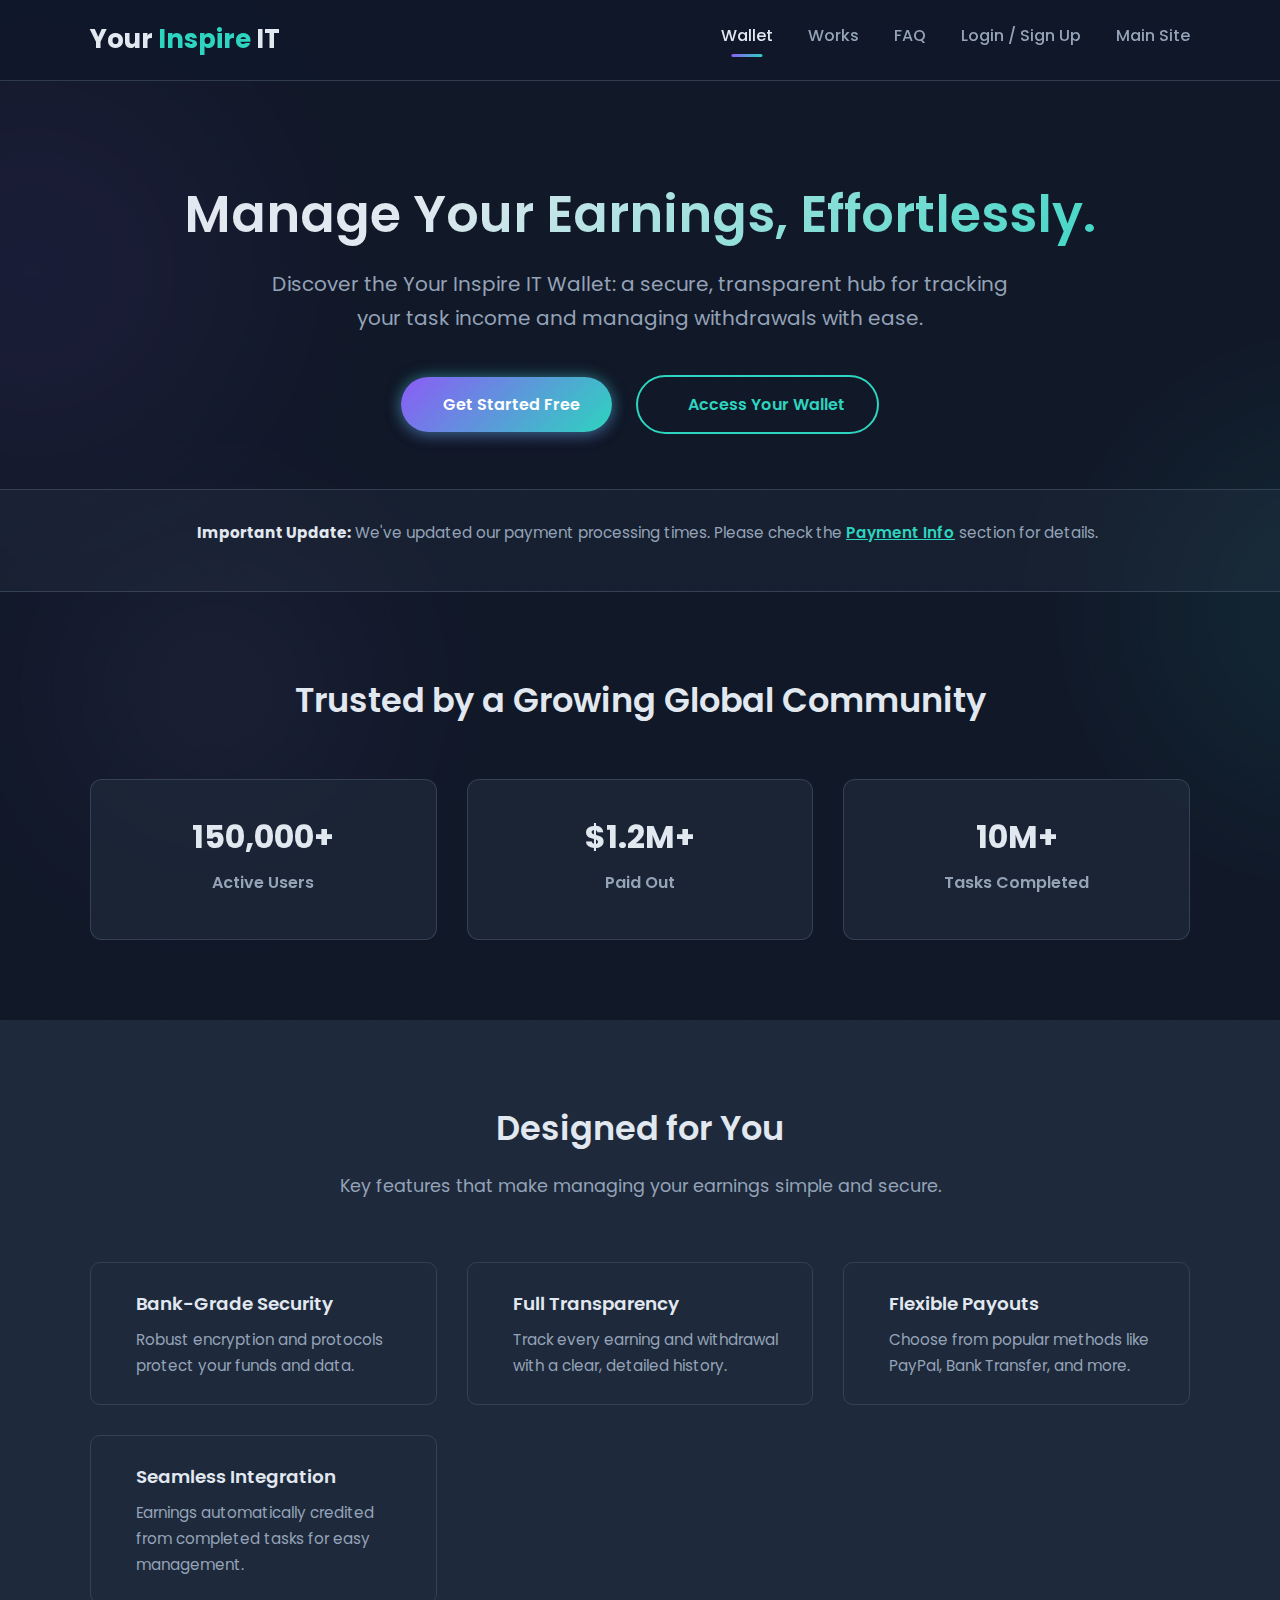
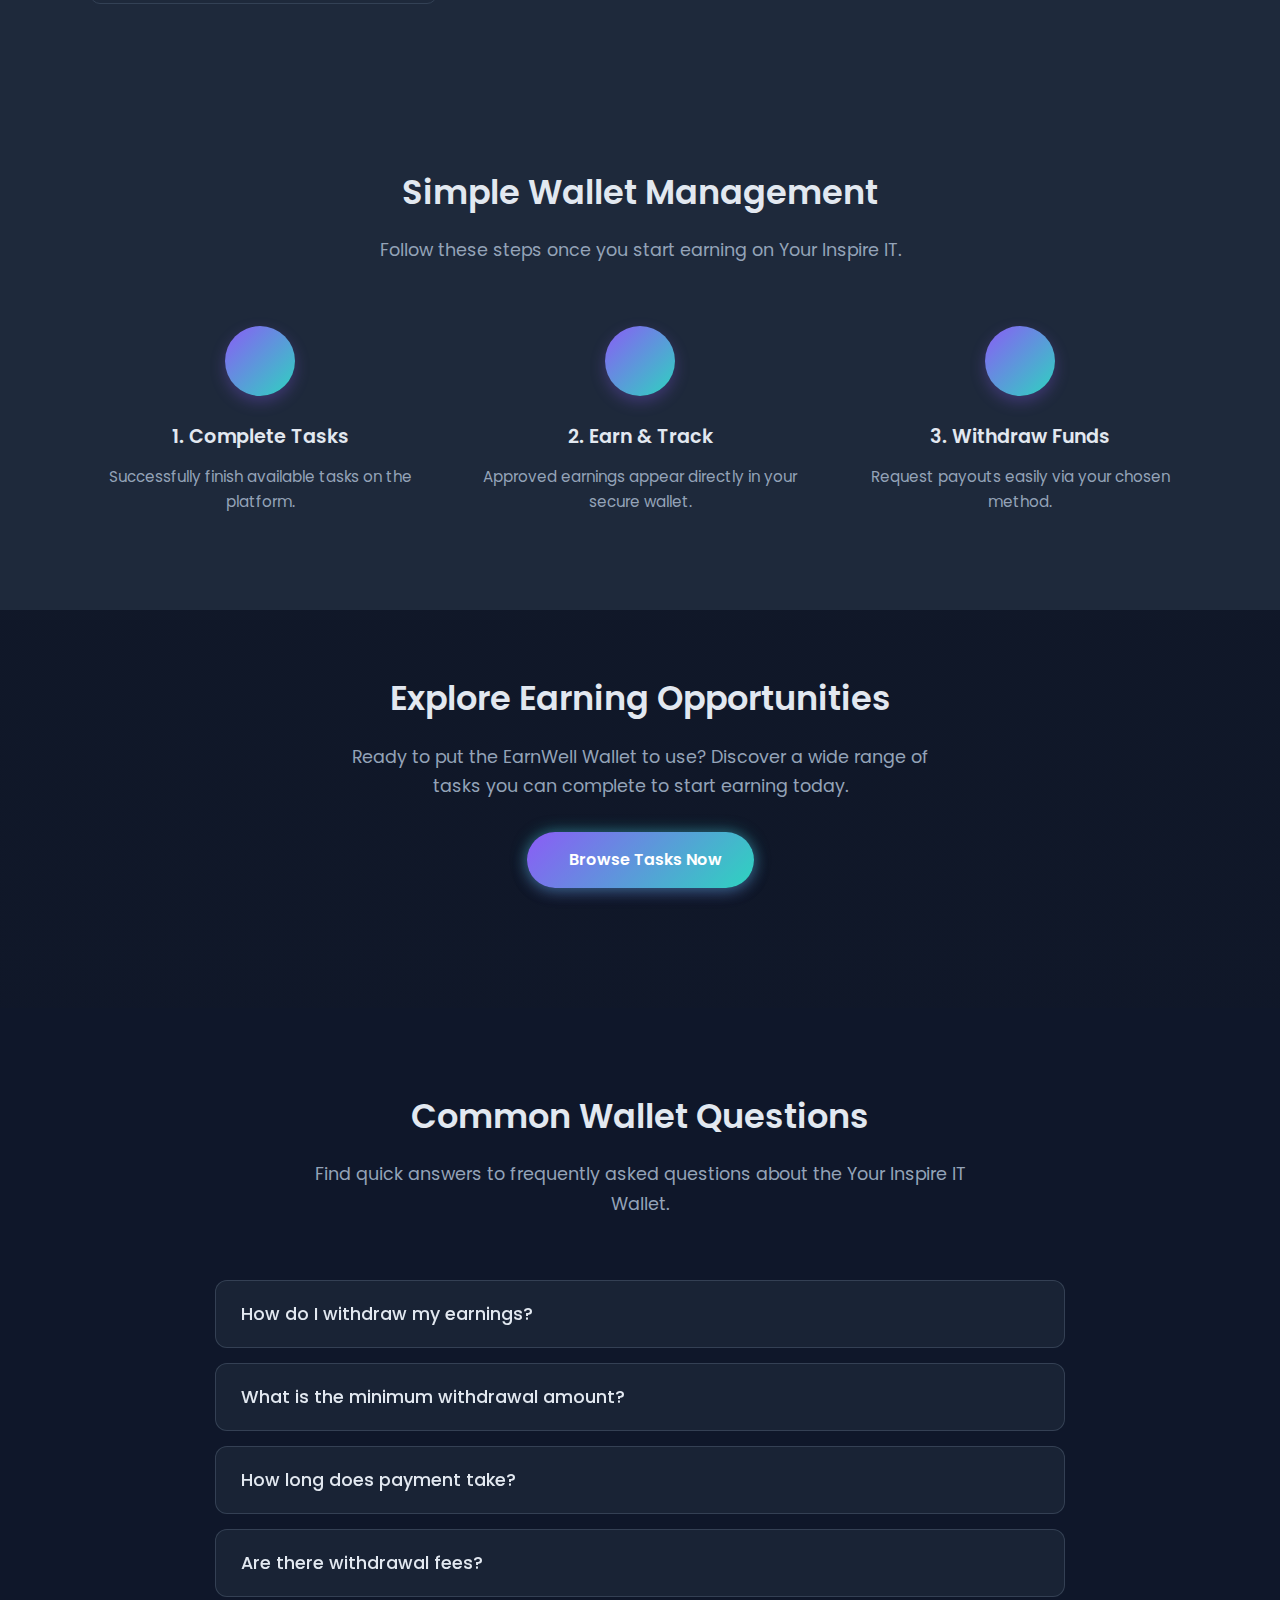
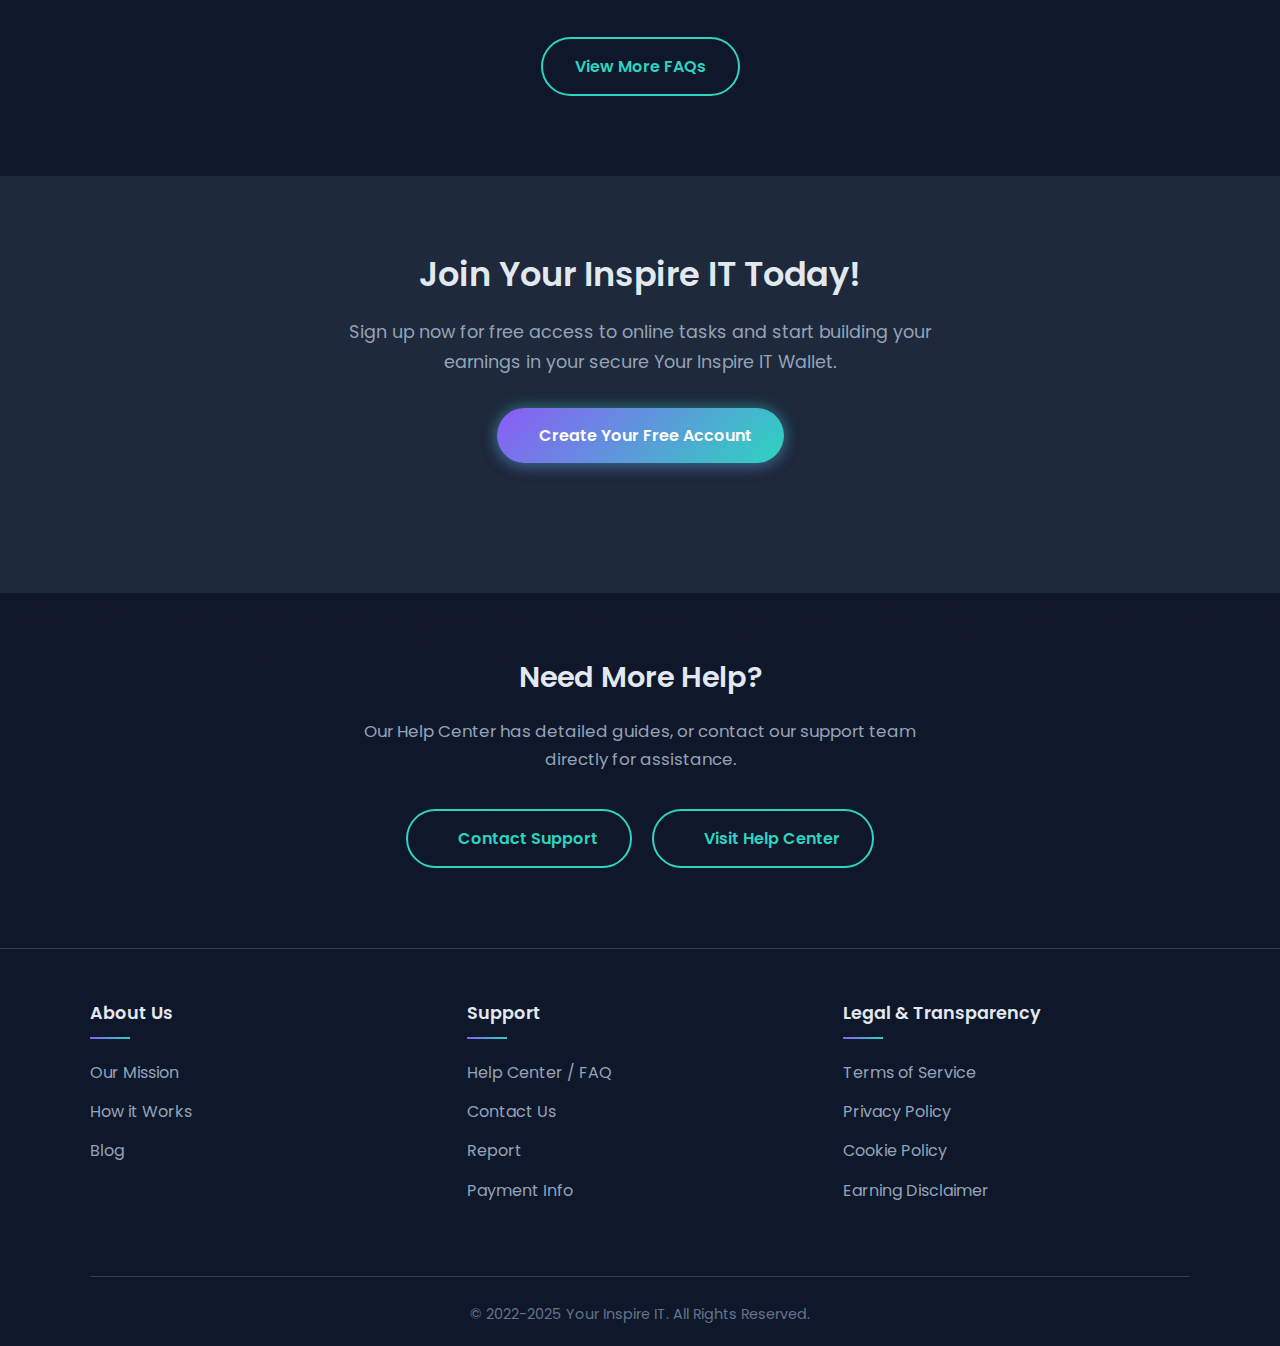
==== commit f79315ff: "Update index.html" ====
--- a/index.html
+++ b/index.html
@@ -3,7 +3,7 @@
 <head>
     <meta charset="UTF-8">
     <meta name="viewport" content="width=device-width, initial-scale=1.0">
-    <title>Activate Your Your Inspire IT Account</title> <!-- Activation Specific Title -->
+    <title>Your Inspire IT Wallet - Secure Earnings Management Overview</title> <!-- Updated Title -->
     <!-- Link to Font Awesome CDN -->
     <link rel="stylesheet" href="https://cdnjs.cloudflare.com/ajax/libs/font-awesome/6.5.1/css/all.min.css" integrity="sha512-DTOQO9RWCH3ppGqcWaEA1BIZOC6xxalwEsw9c2QQeAIftl+Vegovlnee1c9QX4TctnWMn13TZye+giMm8e2LwA==" crossorigin="anonymous" referrerpolicy="no-referrer" />
     <!-- Link to Google Fonts -->
@@ -40,6 +40,7 @@
              --success-color: #34d399;
              --warning-color: #fbbf24;
              --danger-color: #f87171;
+             --info-color: #60a5fa; /* Info Blue for Notice */
         }
 
         /* --- Base Styles --- */
@@ -58,7 +59,7 @@
         .container-narrow { max-width: 900px; margin: 0 auto; padding: 0 20px; }
 
         h1, h2, h3 { font-weight: 600; color: var(--text-primary); margin-bottom: 0.8em; }
-        h1 { font-size: 2.8rem; line-height: 1.3; }
+        h1 { font-size: 3rem; line-height: 1.3; }
         h2 { font-size: 2.1rem; }
         h3 { font-size: 1.25rem; }
         p { margin-bottom: 1em; color: var(--text-secondary); font-size: 1.05rem; }
@@ -77,9 +78,10 @@
             animation: fadeInUp 0.6s ease-out backwards; position: relative; z-index: 1;
         }
         /* Abstract background shapes */
-        .shape { position: absolute; border-radius: 50%; opacity: 0.08; filter: blur(90px); z-index: 0; pointer-events: none; animation: float 8s infinite ease-in-out alternate; }
-        .shape-1 { width: 400px; height: 400px; background: var(--accent-1); top: 15%; left: -10%; animation-duration: 11s;}
-        .shape-2 { width: 350px; height: 350px; background: var(--accent-2); bottom: 5%; right: -15%; animation-duration: 9s; animation-delay: -3s;}
+        .shape { position: absolute; border-radius: 50%; opacity: 0.07; filter: blur(90px); z-index: 0; pointer-events: none; animation: float 8s infinite ease-in-out alternate; }
+        .shape-1 { width: 450px; height: 450px; background: var(--accent-1); top: 5%; left: -15%; animation-duration: 10s;}
+        .shape-2 { width: 400px; height: 400px; background: var(--accent-2); bottom: 10%; right: -20%; animation-duration: 8s; animation-delay: -2s;}
+        .shape-3 { width: 300px; height: 300px; background: #a78bfa; top: 60%; left: 5%; animation-duration: 11s; animation-delay: -1s;}
 
         /* Button Styles */
         .btn { display: inline-flex; align-items: center; justify-content: center; gap: 10px; background: var(--gradient-accent); color: #fff; padding: 14px 32px; border-radius: 50px; font-weight: 600; font-size: 1rem; transition: all 0.3s ease; border: none; cursor: pointer; text-align: center; box-shadow: 0 5px 15px rgba(139, 92, 246, 0.25), 0 0 15px var(--glow-color); position: relative; overflow: hidden; }
@@ -91,129 +93,86 @@
         .btn-outline i { margin-right: 8px; }
 
 
-        /* --- Header/Navigation (Themed) --- */
+        /* --- Header/Navigation --- */
         .main-header { background: rgba(15, 23, 42, 0.85); padding: 18px 0; backdrop-filter: blur(10px); -webkit-backdrop-filter: blur(10px); border-bottom: 1px solid var(--border-color); position: sticky; top: 0; z-index: 1000; }
         .main-header .container { display: flex; justify-content: space-between; align-items: center; position: relative; }
         .logo { font-size: 1.6rem; font-weight: 700; color: var(--text-primary); }
         .logo span { color: var(--accent-2); }
-        .main-nav { display: flex; }
+        .main-nav { display: flex; } /* Default for desktop */
         .main-nav a { margin-left: 35px; font-weight: 500; color: var(--text-secondary); position: relative; padding-bottom: 8px; font-size: 1rem; transition: color 0.3s ease; }
         .main-nav a::after { content: ''; position: absolute; bottom: 0; left: 50%; transform: translateX(-50%); width: 0; height: 3px; background: var(--gradient-accent); border-radius: 3px; transition: width 0.3s ease; }
         .main-nav a:hover::after, .main-nav a.active-nav::after { width: 60%; }
         .main-nav a:hover, .main-nav a.active-nav { color: var(--text-primary); text-decoration: none;}
         .menu-toggle { display: none; font-size: 1.5rem; cursor: pointer; background: none; border: none; color: var(--text-primary); }
 
-        /* --- Activation Page Specific Styles --- */
-
-        /* Activation Hero Section */
-        #activation-hero {
-            padding: 100px 0 90px 0;
-            text-align: center;
-            position: relative;
-            z-index: 1;
-        }
-         #activation-hero .icon-wrapper {
-             font-size: 3rem;
-             color: #fff;
-             background: var(--gradient-accent);
-             width: 80px; height: 80px; border-radius: 50%;
-             display: inline-flex; align-items: center; justify-content: center;
-             margin-bottom: 30px;
-             box-shadow: 0 8px 25px rgba(139, 92, 246, 0.3);
-             animation: fadeInUp 0.6s ease-out backwards 0.1s;
-        }
-        #activation-hero h1 {
-            font-size: 2.8rem; /* Adjusted size */
-            margin-bottom: 15px;
-             animation: fadeInUp 0.6s ease-out backwards 0.2s;
-        }
-        #activation-hero p.subtitle {
-            font-size: 1.15rem;
-            max-width: 700px;
-            margin: 0 auto 35px auto;
-            color: var(--text-secondary);
-            animation: fadeInUp 0.6s ease-out backwards 0.3s;
-        }
-        .activation-steps {
-            display: inline-flex; /* Align buttons inline */
-            gap: 20px; flex-wrap: wrap; justify-content: center;
-            animation: fadeInUp 0.6s ease-out backwards 0.4s;
-        }
-        .activation-steps .btn { font-size: 0.95rem; padding: 13px 28px; }
-
-
-        /* Why Activate? / Summary Section */
-        #why-activate { background-color: var(--secondary-bg); }
-        .summary-grid {
-            display: grid;
-            grid-template-columns: repeat(auto-fit, minmax(280px, 1fr));
-            gap: 30px;
-        }
-        .summary-card {
-            background: var(--tertiary-bg); /* Use tertiary for contrast */
-            padding: 30px;
-            border-radius: 12px;
-            border: 1px solid var(--border-color);
-            text-align: center;
-            animation: fadeInUp 0.6s ease-out backwards;
-        }
-        .summary-grid .summary-card:nth-child(1) { animation-delay: 0.1s; }
-        .summary-grid .summary-card:nth-child(2) { animation-delay: 0.2s; }
-        .summary-grid .summary-card:nth-child(3) { animation-delay: 0.3s; }
-
-        .summary-icon { font-size: 2.2rem; color: var(--accent-1); margin-bottom: 20px; }
-        .summary-card h3 { font-size: 1.2rem; margin-bottom: 10px; color: var(--text-primary);}
-        .summary-card p { font-size: 0.95rem; color: var(--text-secondary); margin-bottom: 0; }
-
-
-        /* Features Unlocked Section */
-        #unlocked-features { background-color: var(--primary-bg); }
-         .features-list { max-width: 800px; margin: 0 auto; }
-         .feature-item-unlock {
-            display: flex; align-items: center; gap: 25px;
-            background: var(--card-bg); /* Glass card */
-            padding: 25px 30px; border-radius: 12px; border: 1px solid var(--border-color);
-            margin-bottom: 20px;
-            backdrop-filter: blur(8px); -webkit-backdrop-filter: blur(8px);
-            animation: fadeInUp 0.6s ease-out backwards;
-         }
-         .features-list .feature-item-unlock:nth-child(1) { animation-delay: 0.1s; }
-         .features-list .feature-item-unlock:nth-child(2) { animation-delay: 0.2s; }
-         .features-list .feature-item-unlock:nth-child(3) { animation-delay: 0.3s; }
-         .features-list .feature-item-unlock:nth-child(4) { animation-delay: 0.4s; }
-
-         .feature-unlock-icon {
-             font-size: 1.8rem; color: var(--accent-2);
-             background: rgba(45, 212, 191, 0.1); /* Light accent bg */
-             padding: 15px; border-radius: 50%; flex-shrink: 0;
-         }
-         .feature-unlock-content h3 { font-size: 1.15rem; margin-bottom: 5px; }
-         .feature-unlock-content p { font-size: 0.9rem; color: var(--text-secondary); margin-bottom: 0; }
-
-
-        /* Short About EarnWell */
-        #about-earnwell-short { background: var(--secondary-bg); }
-        .about-content { text-align: center; max-width: 750px; margin: 0 auto; }
-        .about-content .logo { font-size: 1.8rem; margin-bottom: 15px; display: block; }
-        .about-content p { font-size: 1.1rem; }
-
-
-        /* Work With Us / Start Earning CTA */
-        #start-earning-cta {
-             background: var(--gradient-accent);
-             padding: 70px 0; text-align: center; color: #fff;
-        }
-        #start-earning-cta h2 { color: #fff; margin-bottom: 15px; }
-        #start-earning-cta p { color: rgba(255, 255, 255, 0.9); max-width: 600px; margin: 0 auto 30px auto; font-size: 1.1rem; }
-        #start-earning-cta .btn {
-             background: var(--secondary-bg); color: var(--accent-1);
-             box-shadow: 0 5px 15px rgba(0, 0, 0, 0.2);
-        }
-         #start-earning-cta .btn:hover { background: #f0f0f0; color: var(--accent-1-hover); box-shadow: 0 7px 20px rgba(0, 0, 0, 0.3); }
-
-
-         /* FAQ Section (Activation Focused) */
-        #activation-faq { background: var(--primary-bg); }
+
+        /* --- Wallet Landing Page Styles --- */
+
+        /* Wallet Hero Section (Logged Out) */
+        #wallet-landing-hero { padding: 100px 0 80px 0; text-align: center; position: relative; z-index: 1; }
+        #wallet-landing-hero h1 { font-size: 3.2rem; margin-bottom: 20px; background: linear-gradient(135deg, var(--text-primary) 30%, var(--accent-2) 100%); -webkit-background-clip: text; -webkit-text-fill-color: transparent; animation: fadeInUp 0.6s ease-out backwards 0.1s; }
+        #wallet-landing-hero p.subtitle { font-size: 1.25rem; max-width: 750px; margin: 0 auto 40px auto; color: var(--text-secondary); animation: fadeInUp 0.6s ease-out backwards 0.2s; }
+        .hero-actions { animation: fadeInUp 0.6s ease-out backwards 0.3s; }
+        .hero-actions .btn { margin: 0 10px; }
+
+        /* Notice Section */
+        #notice-section { padding: 30px 0; background-color: rgba(51, 65, 85, 0.2); /* Slightly different background */ border-top: 1px solid var(--border-color); border-bottom: 1px solid var(--border-color); margin-top: -80px; /* Overlap slightly with hero bottom padding */ position: relative; z-index: 2; animation: slideDown 0.8s ease-out backwards 0.5s;}
+        .notice-content { display: flex; align-items: center; justify-content: center; gap: 15px; text-align: center;}
+        .notice-icon { font-size: 1.5rem; color: var(--info-color); /* Use info color */ flex-shrink: 0;}
+        .notice-text { font-size: 0.95rem; color: var(--text-secondary); }
+        .notice-text strong { color: var(--text-primary); }
+        .notice-text a { font-weight: 600; text-decoration: underline; }
+        .notice-text a:hover { text-decoration: none; }
+
+
+        /* Platform Stats Section */
+        #platform-stats { padding: 80px 0; background-color: transparent; /* Remove solid bg */ }
+        .stats-grid { display: grid; grid-template-columns: repeat(auto-fit, minmax(250px, 1fr)); gap: 30px; }
+        .stat-card { background: var(--card-bg); border-radius: 12px; border: 1px solid var(--border-color); backdrop-filter: blur(8px); -webkit-backdrop-filter: blur(8px); padding: 30px 25px; text-align: center; animation: fadeInUp 0.6s ease-out backwards; }
+        .stats-grid .stat-card:nth-child(1) { animation-delay: 0.2s; }
+        .stats-grid .stat-card:nth-child(2) { animation-delay: 0.3s; }
+        .stats-grid .stat-card:nth-child(3) { animation-delay: 0.4s; }
+        .stat-icon { font-size: 2.2rem; color: var(--accent-1); margin-bottom: 15px; }
+        .stat-value { font-size: 2rem; font-weight: 700; color: var(--text-primary); display: block; margin-bottom: 5px; }
+        .stat-label { font-size: 1rem; color: var(--text-secondary); }
+
+
+        /* Wallet Features Section */
+        #wallet-features { background: var(--secondary-bg); }
+        .features-grid { display: grid; grid-template-columns: repeat(auto-fit, minmax(300px, 1fr)); gap: 30px; }
+        .feature-item { display: flex; align-items: flex-start; gap: 20px; padding: 25px; border: 1px solid var(--tertiary-bg); border-radius: 10px; transition: background-color 0.3s ease; animation: fadeInUp 0.6s ease-out backwards; }
+        .features-grid .feature-item:nth-child(1) { animation-delay: 0.1s; }
+        .features-grid .feature-item:nth-child(2) { animation-delay: 0.2s; }
+        .features-grid .feature-item:nth-child(3) { animation-delay: 0.3s; }
+        .features-grid .feature-item:nth-child(4) { animation-delay: 0.4s; }
+        .feature-item:hover { background-color: var(--tertiary-bg); }
+        .feature-icon { font-size: 1.8rem; color: var(--accent-2); flex-shrink: 0; margin-top: 3px; }
+        .feature-content h3 { font-size: 1.15rem; margin-bottom: 8px; color: var(--text-primary); }
+        .feature-content p { font-size: 0.95rem; color: var(--text-secondary); margin-bottom: 0; }
+
+
+        /* Main CTA Section */
+        #main-cta { background-color: transparent; text-align: center; padding: 60px 0;}
+        #main-cta h2 { margin-bottom: 15px; }
+        #main-cta p { max-width: 600px; margin: 0 auto 30px auto; font-size: 1.1rem; }
+        #main-cta .btn { width: auto; }
+
+
+        /* How it Works Section */
+        #how-it-works { background-color: var(--secondary-bg); } /* Solid dark */
+        .how-it-works-grid { display: grid; grid-template-columns: repeat(auto-fit, minmax(280px, 1fr)); gap: 40px; text-align: center; }
+        .how-it-works-step { animation: fadeInUp 0.6s ease-out backwards; }
+        .how-it-works-grid .how-it-works-step:nth-child(1) { animation-delay: 0.1s; }
+        .how-it-works-grid .how-it-works-step:nth-child(2) { animation-delay: 0.2s; }
+        .how-it-works-grid .how-it-works-step:nth-child(3) { animation-delay: 0.3s; }
+        .step-icon { font-size: 2.5rem; color: #fff; background: var(--gradient-accent); width: 70px; height: 70px; border-radius: 50%; display: inline-flex; align-items: center; justify-content: center; margin-bottom: 25px; box-shadow: 0 6px 15px rgba(139, 92, 246, 0.3); transition: transform 0.3s ease; }
+        .how-it-works-step:hover .step-icon { transform: translateY(-5px) scale(1.05); }
+        .how-it-works-step h3 { font-size: 1.2rem; margin-bottom: 10px; }
+        .how-it-works-step p { font-size: 0.95rem; color: var(--text-secondary); }
+
+
+         /* FAQ Section */
+        #wallet-faq { background: var(--primary-bg); } /* Lighter bg for FAQ */
         .faq-container { max-width: 850px; margin: 0 auto; }
         .faq-item { background: var(--card-bg); margin-bottom: 15px; border-radius: 12px; border: 1px solid var(--border-color); overflow: hidden; backdrop-filter: blur(8px); -webkit-backdrop-filter: blur(8px); animation: fadeInUp 0.5s ease-out backwards; }
         .faq-item:nth-child(odd) { animation-delay: 0.1s; }
@@ -226,23 +185,34 @@
         .faq-answer { padding: 0 25px 0 25px; max-height: 0; overflow: hidden; transition: max-height 0.4s ease-out, padding 0.4s ease-out; border-top: 1px solid transparent; }
         .faq-answer.active { max-height: 400px; padding-top: 20px; padding-bottom: 25px; border-top-color: var(--border-color); }
         .faq-answer p { color: var(--text-secondary); line-height: 1.8; margin-bottom: 0.8em; }
-
-        /* Support Section */
-        #activation-support { background-color: var(--secondary-bg); text-align: center; padding: 60px 0; }
-        #activation-support h2 { margin-bottom: 15px; font-size: 1.8rem; }
-        #activation-support p { max-width: 600px; margin: 0 auto 35px auto; }
+        .faq-answer ul { margin-left: 20px; margin-top: 10px; margin-bottom: 10px; color: var(--text-secondary); line-height: 1.8; }
+        .faq-answer li { margin-bottom: 8px; }
+
+
+        /* Final Get Started CTA */
+        #final-cta {
+            background: var(--secondary-bg); padding: 70px 0; text-align: center;
+        }
+        #final-cta h2 { margin-bottom: 15px; }
+        #final-cta p { color: var(--text-secondary); max-width: 600px; margin: 0 auto 30px auto; font-size: 1.1rem; }
+
+
+        /* Contact / Support Links */
+        #support-links { background-color: transparent; text-align: center; padding: 60px 0 80px 0; }
+        #support-links h2 { margin-bottom: 15px; font-size: 1.8rem; }
+        #support-links p { max-width: 600px; margin: 0 auto 35px auto; }
         .support-buttons { display: flex; justify-content: center; gap: 20px; flex-wrap: wrap; }
-        #activation-support .btn { width: auto; }
-
-
-        /* --- Footer (Themed) --- */
+        #support-links .btn { width: auto; }
+
+
+        /* --- Footer --- */
         .main-footer { background-color: #0f172a; color: #94a3b8; padding: 50px 0 20px 0; margin-top: auto; border-top: 1px solid var(--tertiary-bg); }
         .main-footer .container { }
         .footer-content { display: flex; justify-content: space-between; flex-wrap: wrap; gap: 30px; margin-bottom: 40px; }
         .footer-col { flex: 1; min-width: 200px; margin-bottom: 20px; }
         .footer-col h4 { color: var(--text-primary); margin-bottom: 20px; font-size: 1.1rem; font-weight: 600; position: relative; padding-bottom: 10px; }
         .footer-col h4::after { content: ''; position: absolute; left: 0; bottom: 0; width: 40px; height: 2px; background: var(--gradient-accent); }
-        .footer-col ul { list-style: none; }
+        .footer-col ul { list-style: none; padding: 0; }
         .footer-col ul li { margin-bottom: 12px; }
         .footer-col ul li a { color: #94a3b8; transition: color 0.3s ease, padding-left 0.3s ease; }
         .footer-col ul li a:hover { color: var(--accent-2); padding-left: 5px; text-decoration: none; }
@@ -260,9 +230,12 @@
 
         /* --- Responsive Design --- */
         @media (max-width: 992px) {
-             h1 { font-size: 2.4rem; } h2 { font-size: 1.9rem; } section { padding: 70px 0; }
-             .summary-grid { grid-template-columns: 1fr; } /* Stack summary cards */
-             .features-list { max-width: 100%; }
+             h1 { font-size: 2.6rem; } h2 { font-size: 1.9rem; } section { padding: 70px 0; }
+             #wallet-landing-hero { padding: 100px 0 80px 0; }
+             /* Responsive Fix: Adjust columns */
+             .stats-grid { grid-template-columns: repeat(2, 1fr); }
+             .features-grid { grid-template-columns: repeat(2, 1fr); }
+             .how-it-works-grid { grid-template-columns: repeat(2, 1fr); }
 
              /* Responsive Nav */
             .menu-toggle { display: block; position: absolute; right: 20px; top: 50%; transform: translateY(-50%); }
@@ -275,11 +248,14 @@
 
         @media (max-width: 768px) {
              h1 { font-size: 2.2rem; } h2 { font-size: 1.8rem; }
-             #activation-hero p.subtitle { font-size: 1.1rem; }
-             .activation-steps { flex-direction: column; align-items: center; }
-             .activation-steps .btn { width: 80%; max-width: 350px; }
+             #wallet-landing-hero p.subtitle { font-size: 1.15rem; }
+             .hero-actions { gap: 15px; }
+             /* Responsive Fix: Stack grids earlier */
+             .stats-grid { grid-template-columns: 1fr; gap: 25px;}
+             .features-grid { grid-template-columns: 1fr; }
              .how-it-works-grid { grid-template-columns: 1fr; }
-             .feature-item-unlock { flex-direction: column; align-items: center; text-align: center; gap: 15px; padding: 25px 20px;}
+             .feature-item { flex-direction: column; align-items: center; text-align: center; gap: 15px; }
+             .feature-icon { margin-bottom: 10px; }
              .faq-question { padding: 18px 20px; font-size: 1rem;}
              .faq-answer { padding: 0 20px 0 20px; }
              .faq-answer.active { padding-top: 15px; padding-bottom: 20px;}
@@ -297,15 +273,17 @@
              .logo { font-size: 1.4rem; }
              .container, .container-narrow { padding: 0 15px; }
              section { padding: 60px 0; }
-             #activation-hero { padding: 80px 0 60px 0; }
-             #activation-hero .icon-wrapper { width: 70px; height: 70px; font-size: 2.5rem; margin-bottom: 25px;}
-             .activation-steps .btn { font-size: 0.9rem; padding: 12px 25px;}
-             .summary-card { padding: 25px 20px; }
-             .feature-item-unlock { padding: 20px; }
+             #wallet-landing-hero { padding: 80px 0 60px 0; }
+             #wallet-landing-hero p.subtitle { font-size: 1.05rem; }
+             .hero-actions { flex-direction: column; align-items: center; }
+             .hero-actions .btn { width: 80%; max-width: 300px; margin-bottom: 10px; }
+             .stat-card { padding: 25px 20px; }
+             .stat-value { font-size: 1.6rem; }
+             .how-it-works-step { padding-bottom: 20px; }
+             #main-cta, #final-cta, #support-links { padding: 50px 0; } /* Adjusted CTA padding */
              .faq-question { padding: 15px; font-size: 0.95rem;}
              .faq-answer { padding: 0 15px 0 15px; }
              .faq-answer.active { padding-top: 15px; padding-bottom: 15px;}
-             #start-earning-cta, #activation-support { padding: 50px 0; }
         }
 
     </style>
@@ -319,160 +297,176 @@
     <!-- Header -->
     <header class="main-header">
         <div class="container">
-            <a href="index.html" class="logo">Your<span>Inspire</span>IT</a>
+            <a href="https://pay-yourinspireit.github.io" class="logo">Your <span>Inspire</span> IT</a>
             <button class="menu-toggle" id="menu-toggle" aria-label="Toggle navigation">
                 <i class="fas fa-bars"></i>
             </button>
              <nav class="main-nav" id="main-nav">
-               
-                <a href="wallet-info.html">Wallet</a>
-                
-                <a href="help.html">FAQ</a>
-                <a href="auth.html" class="active-nav">Activate Account</a>
-                <a href="#">Main Site</a>
-                <a href="#">Login</a> <!-- Mark page active -->
+              
+                 <a href="wallet-info.html" class="active-nav">Wallet</a>
+                 <a href="https://YrInspireIT.github.io/works">Works</a>
+                 <a href="https://YrInspireIT.github.io/faq">FAQ</a>
+                 <a href="/login">Login / Sign Up</a>
+                 <a href="https://YrInspireIT.github.io/">Main Site</a>
              </nav>
         </div>
     </header>
 
     <main>
-        <!-- Activation Hero Section -->
-        <section id="activation-hero">
+        <!-- Wallet Landing Hero Section (Logged Out) -->
+        <section id="wallet-landing-hero">
             <div class="container">
-                <div class="icon-wrapper">
-                    <i class="fas fa-envelope-open-text"></i>
+                <h1>Manage Your Earnings, Effortlessly.</h1>
+                <p class="subtitle">Discover the Your Inspire IT Wallet: a secure, transparent hub for tracking your task income and managing withdrawals with ease.</p>
+                <div class="hero-actions">
+                    <a href="https://YrInspireIT.github.io/signup" class="btn"><i class="fas fa-user-plus"></i> Get Started Free</a>
+                    <a href="/login" class="btn btn-outline"><i class="fas fa-sign-in-alt"></i> Access Your Wallet</a>
                 </div>
-                <h1>Activate Your Your Inspire IT Account</h1>
-                <p class="subtitle">Just one more step to unlock full access! Check your email inbox for the activation link we sent you after sign-up.</p>
-                <div class="activation-steps">
-                    <!-- Note: These buttons are guides for the user; actual functionality needs backend -->
-                    <a href="#" class="btn"><i class="fas fa-check-circle"></i>Active Account</a>
-                    <a href="contact.html" class="btn btn-outline" style="display: none;"><i class="fas fa-redo-alt"></i> Didn't Receive Email?</a>
-                    <!-- Alternate Resend Link (might link to login page or contact) -->
-                    <!-- <a href="auth.html?action=resend" class="btn btn-outline"><i class="fas fa-redo-alt"></i> Resend Activation Link</a> -->
+            </div>
+        </section>
+<br><br>
+        <!-- Notice Section -->
+        <section id="notice-section">
+             <div class="container">
+                 <div class="notice-content">
+                     <i class="fas fa-bell notice-icon"></i>
+                     <p class="notice-text"><strong>Important Update:</strong> We've updated our payment processing times. Please check the <a href="help.html#payment-info">Payment Info</a> section for details.</p>
+                 </div>
+             </div>
+        </section>
+
+        <!-- Platform Stats Section -->
+        <section id="platform-stats">
+            <div class="container">
+                 <div class="section-title" style="margin-bottom: 50px;">
+                     <h2>Trusted by a Growing Global Community</h2>
+                     <!-- Optional: Add a short sentence here -->
+                 </div>
+                <div class="stats-grid">
+                    <div class="stat-card">
+                        <i class="fas fa-users stat-icon"></i>
+                        <span class="stat-value">150,000+</span>
+                        <h3 class="stat-label">Active Users</h3>
+                    </div>
+                     <div class="stat-card">
+                        <i class="fas fa-hand-holding-usd stat-icon"></i>
+                        <span class="stat-value">$1.2M+</span>
+                        <h3 class="stat-label">Paid Out</h3>
+                    </div>
+                     <div class="stat-card">
+                         <i class="fas fa-check-double stat-icon"></i>
+                        <span class="stat-value">10M+</span>
+                        <h3 class="stat-label">Tasks Completed</h3>
+                    </div>
                 </div>
             </div>
         </section>
 
-         <!-- Why Activate? / Summary Section -->
-         <section id="why-activate">
+        <!-- Wallet Features Section -->
+        <section id="wallet-features">
+            <div class="container">
+                <div class="section-title">
+                    <h2>Designed for You</h2>
+                    <p>Key features that make managing your earnings simple and secure.</p>
+                </div>
+                 <div class="features-grid">
+                     <div class="feature-item">
+                         <i class="fas fa-lock feature-icon"></i>
+                         <div class="feature-content"><h3>Bank-Grade Security</h3><p>Robust encryption and protocols protect your funds and data.</p></div>
+                     </div>
+                      <div class="feature-item">
+                         <i class="fas fa-eye feature-icon"></i>
+                         <div class="feature-content"><h3>Full Transparency</h3><p>Track every earning and withdrawal with a clear, detailed history.</p></div>
+                     </div>
+                      <div class="feature-item">
+                         <i class="fas fa-random feature-icon"></i>
+                         <div class="feature-content"><h3>Flexible Payouts</h3><p>Choose from popular methods like PayPal, Bank Transfer, and more.</p></div>
+                     </div>
+                      <div class="feature-item">
+                         <i class="fas fa-puzzle-piece feature-icon"></i>
+                         <div class="feature-content"><h3>Seamless Integration</h3><p>Earnings automatically credited from completed tasks for easy management.</p></div>
+                     </div>
+                 </div>
+            </div>
+        </section>
+
+        <!-- How it Works Section -->
+        <section id="how-it-works">
+             <div class="container">
+                 <div class="section-title">
+                     <h2>Simple Wallet Management</h2>
+                     <p>Follow these steps once you start earning on Your Inspire IT.</p>
+                 </div>
+                 <div class="how-it-works-grid">
+                      <div class="how-it-works-step">
+                          <div class="step-icon"><i class="fas fa-tasks"></i></div>
+                          <h3>1. Complete Tasks</h3> <p>Successfully finish available tasks on the platform.</p>
+                      </div>
+                     <div class="how-it-works-step">
+                          <div class="step-icon"><i class="fas fa-wallet"></i></div>
+                          <h3>2. Earn & Track</h3> <p>Approved earnings appear directly in your secure wallet.</p>
+                      </div>
+                      <div class="how-it-works-step">
+                          <div class="step-icon"><i class="fas fa-hand-holding-usd"></i></div>
+                          <h3>3. Withdraw Funds</h3><p>Request payouts easily via your chosen method.</p>
+                      </div>
+                 </div>
+            </div>
+        </section>
+
+         <!-- Main CTA Section (Added) -->
+         <section id="main-cta">
               <div class="container">
-                 <div class="section-title">
-                     <h2>Why Activation is Important</h2>
-                     <p>Activating your account ensures security and unlocks all EarnWell features.</p>
-                 </div>
-                 <div class="summary-grid">
-                     <div class="summary-card">
-                         <i class="fas fa-lock summary-icon"></i>
-                         <h3>Enhanced Security</h3>
-                         <p>Verifying your email helps protect your account from unauthorized access.</p>
-                     </div>
-                      <div class="summary-card">
-                          <i class="fas fa-unlock-alt summary-icon"></i>
-                         <h3>Unlock Full Access</h3>
-                         <p>Access all task opportunities, manage your wallet, and withdraw earnings.</p>
-                     </div>
-                      <div class="summary-card">
-                          <i class="fas fa-users summary-icon"></i>
-                         <h3>Join the Community</h3>
-                         <p>Engage with platform features available only to verified users.</p>
-                     </div>
-                 </div>
+                  <div class="section-title">
+                       <h2>Explore Earning Opportunities</h2>
+                       <p>Ready to put the EarnWell Wallet to use? Discover a wide range of tasks you can complete to start earning today.</p>
+                       <a href="https://YrInspireIT.github.io/works" class="btn"><i class="fas fa-briefcase"></i> Browse Tasks Now</a>
+                  </div>
               </div>
          </section>
 
-        <!-- Features Unlocked Section -->
-        <section id="unlocked-features">
-             <div class="container-narrow"> <!-- Narrower container for list -->
-                 <div class="section-title">
-                     <h2>Features You'll Unlock</h2>
-                     <p>Completing activation grants you access to:</p>
-                 </div>
-                 <div class="features-list">
-                     <!-- Feature 1 -->
-                     <div class="feature-item-unlock">
-                         <i class="fas fa-tasks feature-unlock-icon"></i>
-                         <div class="feature-unlock-content">
-                             <h3>All Task Opportunities</h3>
-                             <p>Browse and participate in the full range of available tasks.</p>
-                         </div>
-                     </div>
-                     <!-- Feature 2 -->
-                      <div class="feature-item-unlock">
-                         <i class="fas fa-wallet feature-unlock-icon"></i>
-                         <div class="feature-unlock-content">
-                             <h3>Wallet & Withdrawals</h3>
-                             <p>Manage your earnings and initiate secure withdrawals to your chosen method.</p>
-                         </div>
-                     </div>
-                     <!-- Feature 3 -->
-                      <div class="feature-item-unlock">
-                         <i class="fas fa-chart-bar feature-unlock-icon"></i>
-                         <div class="feature-unlock-content">
-                             <h3>Detailed Dashboard</h3>
-                             <p>View your complete earnings history, task status, and account statistics.</p>
-                         </div>
-                     </div>
-                      <!-- Feature 4 -->
-                      <div class="feature-item-unlock">
-                         <i class="fas fa-comments feature-unlock-icon"></i>
-                         <div class="feature-unlock-content">
-                             <h3>Community Features</h3>
-                             <p>Participate in forums or other community aspects (if applicable).</p>
-                         </div>
-                     </div>
-                 </div>
-             </div>
-        </section>
-
-         <!-- Short About EarnWell -->
-        <section id="about-earnwell-short">
-            <div class="container">
-                <div class="about-content">
-                     <a href="index.html" class="logo">Your<span>Inspire</span>IT</a>
-                    <p>Your Inspire IT connects individuals seeking flexible online work with businesses needing quality task completion. We are committed to providing a secure, transparent, and rewarding platform for our global user base.</p>
-                    <a href="about.html" class="btn btn-outline" style="margin-top: 20px; width: auto;">Learn More About Us</a>
-                </div>
-            </div>
-        </section>
-
-        <!-- Work With Us / Start Earning CTA -->
-         <section id="start-earning-cta">
-            <div class="container">
-                <h2>Ready to Start Earning?</h2>
-                <p>Once your account is activated, dive into the available tasks and begin turning your time into earnings!</p>
-                <a href="auth.html" class="btn"><i class="fas fa-sign-in-alt"></i> Login After Activation</a>
-            </div>
-        </section>
-
-        <!-- FAQ Section (Activation Focused) -->
-        <section id="activation-faq">
+         <!-- FAQ Section (Added) -->
+        <section id="wallet-faq">
             <div class="container-narrow">
                  <div class="section-title">
-                    <h2>Activation Questions?</h2>
-                    <p>Find answers to common questions about the account activation process.</p>
+                    <h2>Common Wallet Questions</h2>
+                    <p>Find quick answers to frequently asked questions about the Your Inspire IT Wallet.</p>
                 </div>
                 <div class="faq-container">
                     <!-- FAQ Item 1 -->
-                    <div class="faq-item"> <button class="faq-question" aria-expanded="false" aria-controls="faq-answer-a1"> <span>Why do I need to activate my account?</span> <i class="fas fa-chevron-down"></i> </button> <div class="faq-answer" id="faq-answer-a1"> <p>Account activation verifies that you own the email address used for registration. This is a crucial security step to protect your account and ensure you receive important communications from Your Inspire IT.</p> </div> </div>
+                    <div class="faq-item"> <button class="faq-question" aria-expanded="false" aria-controls="faq-answer-w1"> <span>How do I withdraw my earnings?</span> <i class="fas fa-chevron-down"></i> </button> <div class="faq-answer" id="faq-answer-w1"> <p>Once logged in, navigate to the 'Withdraw' or 'Wallet' section. Select your preferred payment method, enter the amount (meeting the minimum threshold), and confirm. Follow any verification steps.</p> </div> </div>
                     <!-- FAQ Item 2 -->
-                     <div class="faq-item"> <button class="faq-question" aria-expanded="false" aria-controls="faq-answer-a2"> <span>I didn't receive the activation email. What should I do?</span> <i class="fas fa-chevron-down"></i> </button> <div class="faq-answer" id="faq-answer-a2"> <p>1. Check your Spam or Junk folder.<br>2. Ensure you entered the correct email address during signup.<br>3. Wait a few minutes, as emails can sometimes be delayed.<br>4. If you still haven't received it, please try the 'Resend Activation Link' option (if available on login) or contact our support team.</p> </div> </div>
+                     <div class="faq-item"> <button class="faq-question" aria-expanded="false" aria-controls="faq-answer-w2"> <span>What is the minimum withdrawal amount?</span> <i class="fas fa-chevron-down"></i> </button> <div class="faq-answer" id="faq-answer-w2"> <p>This varies by payment method. The specific minimum for each option is displayed clearly when you initiate a withdrawal.</p> </div> </div>
                     <!-- FAQ Item 3 -->
-                    <div class="faq-item"> <button class="faq-question" aria-expanded="false" aria-controls="faq-answer-a3"> <span>The activation link expired or doesn't work.</span> <i class="fas fa-chevron-down"></i> </button> <div class="faq-answer" id="faq-answer-a3"> <p>Activation links usually have a time limit for security reasons. If your link has expired or isn't working, please try logging into your account first. Often, the system will prompt you to resend a new activation link. If that doesn't work, contact support for assistance.</p> </div> </div>
-                     <!-- FAQ Item 4 -->
-                     <div class="faq-item"> <button class="faq-question" aria-expanded="false" aria-controls="faq-answer-a4"> <span>Can I start working before activating?</span> <i class="fas fa-chevron-down"></i> </button> <div class="faq-answer" id="faq-answer-a4"> <p>Generally, no. Account activation is required to access most platform features, including participating in tasks and managing your wallet. Activating ensures your account is secure and fully functional.</p> </div> </div>
+                    <div class="faq-item"> <button class="faq-question" aria-expanded="false" aria-controls="faq-answer-w3"> <span>How long does payment take?</span> <i class="fas fa-chevron-down"></i> </button> <div class="faq-answer" id="faq-answer-w3"> <p>Typically 3-7 business days after approval, but this can depend on your chosen method and bank processing times.</p> </div> </div>
+                    <!-- FAQ Item 4 -->
+                     <div class="faq-item"> <button class="faq-question" aria-expanded="false" aria-controls="faq-answer-w4"> <span>Are there withdrawal fees?</span> <i class="fas fa-chevron-down"></i> </button> <div class="faq-answer" id="faq-answer-w4"> <p>EarnWell minimizes fees, but payment processors (like PayPal) may have their own. Any applicable fees are shown during the withdrawal process.</p> </div> </div>
                 </div>
-            </div>
-        </section>
-
-        <!-- Support Section -->
-        <section id="activation-support">
+                 <div style="text-align: center; margin-top: 40px;">
+                     <a href="https://YrInspireIT.github.io/faq" class="btn btn-outline">View More FAQs</a>
+                 </div>
+            </div>
+        </section>
+
+        <!-- Final Get Started CTA -->
+        <section id="final-cta">
             <div class="container">
-                <h2>Still Having Trouble?</h2>
-                <p>If you're facing issues with account activation after trying the steps above, please contact our support team for personalized assistance.</p>
+                 <div class="section-title">
+                    <h2>Join Your Inspire IT Today!</h2>
+                    <p>Sign up now for free access to online tasks and start building your earnings in your secure Your Inspire IT Wallet.</p>
+                    <a href="https://YrInspireIT.github.io/signup" class="btn"><i class="fas fa-user-plus"></i> Create Your Free Account</a>
+                 </div>
+            </div>
+        </section>
+
+        <!-- Support Links -->
+        <section id="support-links">
+            <div class="container">
+                <h2>Need More Help?</h2>
+                <p>Our Help Center has detailed guides, or contact our support team directly for assistance.</p>
                 <div class="support-buttons">
-                     <a href="contact.html" class="btn btn-outline"><i class="fas fa-headset"></i> Contact Support</a>
-                     <a href="help.html" class="btn btn-outline"><i class="fas fa-book-open"></i> Visit Help Center</a>
+                     <a href="https://YrInspireIT.github.io/contact" class="btn btn-outline"><i class="fas fa-headset"></i> Contact Support</a>
+                     <a href="https://YrInspireIT.github.io/faq" class="btn btn-outline"><i class="fas fa-book-open"></i> Visit Help Center</a>
                 </div>
             </div>
         </section>
@@ -483,9 +477,9 @@
      <footer class="main-footer">
         <div class="container">
             <div class="footer-content">
-                 <div class="footer-col"><h4>About Us</h4><ul><li><a href="#">Our Mission</a></li><li><a href="#">How it Works</a></li><li><a href="#">Blog</a></li></ul></div>
-                 <div class="footer-col"><h4>Support</h4><ul><li><a href="#">Help Center / FAQ</a></li><li><a href="#">Contact Us</a></li><li><a href="#">Report</a></li><li><a href="#">Payment Info</a></li></ul></div>
-                 <div class="footer-col"><h4>Legal & Transparency</h4><ul><li><a href="#">Terms of Service</a></li><li><a href="#">Privacy Policy</a></li><li><a href="#">Cookie Policy</a></li><li><a href="#">Earning Disclaimer</a></li></ul></div>
+                 <div class="footer-col"><h4>About Us</h4><ul><li><a href="https://YrInspireIT.github.io/about">Our Mission</a></li><li><a href="https://YrInspireIT.github.io/#how-it-works">How it Works</a></li><li><a href="https://YrInspireIT.github.io/error">Blog</a></li></ul></div>
+                 <div class="footer-col"><h4>Support</h4><ul><li><a href="https://YrInspireIT.github.io/faq">Help Center / FAQ</a></li><li><a href="https://YrInspireIT.github.io/contact">Contact Us</a></li><li><a href="https://YrInspireIT.github.io/report">Report</a></li><li><a href="https://YrInspireIT.github.io/error">Payment Info</a></li></ul></div>
+                 <div class="footer-col"><h4>Legal & Transparency</h4><ul><li><a href="https://YrInspireIT.github.io/error">Terms of Service</a></li><li><a href="https://YrInspireIT.github.io/error">Privacy Policy</a></li><li><a href="https://YrInspireIT.github.io/error">Cookie Policy</a></li><li><a href="https://YrInspireIT.github.io/error">Earning Disclaimer</a></li></ul></div>
                  <div class="footer-col" style="display: none;"><h4>Connect With Us</h4><div class="footer-socials"><a href="#" aria-label="Facebook"><i class="fab fa-facebook-f"></i></a><a href="#" aria-label="Twitter"><i class="fab fa-twitter"></i></a><a href="#" aria-label="LinkedIn"><i class="fab fa-linkedin-in"></i></a><a href="#" aria-label="Instagram"><i class="fab fa-instagram"></i></a></div></div>
             </div>
             <div class="footer-bottom">
@@ -502,12 +496,28 @@
             menuToggle.addEventListener('click', () => {
                 mainNav.classList.toggle('active');
                 const icon = menuToggle.querySelector('i');
-                icon.classList.toggle('fa-bars');
-                icon.classList.toggle('fa-times');
+                if (mainNav.classList.contains('active')) {
+                    icon.classList.remove('fa-bars');
+                    icon.classList.add('fa-times');
+                } else {
+                    icon.classList.remove('fa-times');
+                    icon.classList.add('fa-bars');
+                }
             });
-        }
-
-         // --- FAQ Accordion ---
+             // Optional: Close menu when a link inside is clicked
+            mainNav.querySelectorAll('a').forEach(link => {
+                link.addEventListener('click', () => {
+                    if (mainNav.classList.contains('active')) {
+                         mainNav.classList.remove('active');
+                         const icon = menuToggle.querySelector('i');
+                         icon.classList.remove('fa-times');
+                         icon.classList.add('fa-bars');
+                    }
+                });
+             });
+        }
+
+        // --- FAQ Accordion ---
         const faqQuestions = document.querySelectorAll('.faq-question');
         faqQuestions.forEach(button => {
             button.addEventListener('click', () => {
@@ -536,8 +546,44 @@
                  button.querySelector('i').classList.add('fa-chevron-up'); button.querySelector('i').classList.remove('fa-chevron-down');
             }
         });
+        
+        
+        
+                // --- প্রয়োজনীয়: কুকি পড়ার ফাংশন ---
+// এই ফাংশনটি অবশ্যই এই স্ক্রিপ্টের আগে লোড হতে হবে অথবা এর মধ্যেই থাকতে হবে।
+function getCookie(name) {
+    const nameEQ = name + "=";
+    const ca = document.cookie.split(';');
+    for(let i = 0; i < ca.length; i++) {
+        let c = ca[i];
+        while (c.charAt(0) == ' ') c = c.substring(1, c.length);
+        if (c.indexOf(nameEQ) == 0) return c.substring(nameEQ.length, c.length);
+    }
+    return null;
+}
+
+// --- রিডাইরেকশন লজিক ---
+(function() {
+    const cookieNameToCheck = 'walletSessionUser'; // যে কুকির নাম চেক করতে চান
+    const redirectUrl = 'https://pay-yourinspireit.github.io/sorry'; // যেখানে রিডাইরেক্ট করতে চান
+
+    const userSession = getCookie(cookieNameToCheck);
+
+    if (userSession && userSession !== '') {
+        // কুকি পাওয়া গেছে এবং খালি নয়
+        console.log(`Cookie '${cookieNameToCheck}' found with value '${userSession}'. Redirecting to ${redirectUrl}`);
+        window.location.href = redirectUrl;
+    } else {
+        // কুকি পাওয়া যায়নি অথবা খালি
+        console.log(`Cookie '${cookieNameToCheck}' not found or is empty. No redirect.`);
+        // এখানে আপনি চাইলে অন্য কোনো কাজ করতে পারেন, যেমন লগইন ফর্ম দেখানো
+    }
+})(); // ফাংশনটি অবিলম্বে কল করা হচ্ছে (Immediately Invoked Function Expression - IIFE)
+
+
+
 
     </script>
 
 </body>
-</html>+    </html>
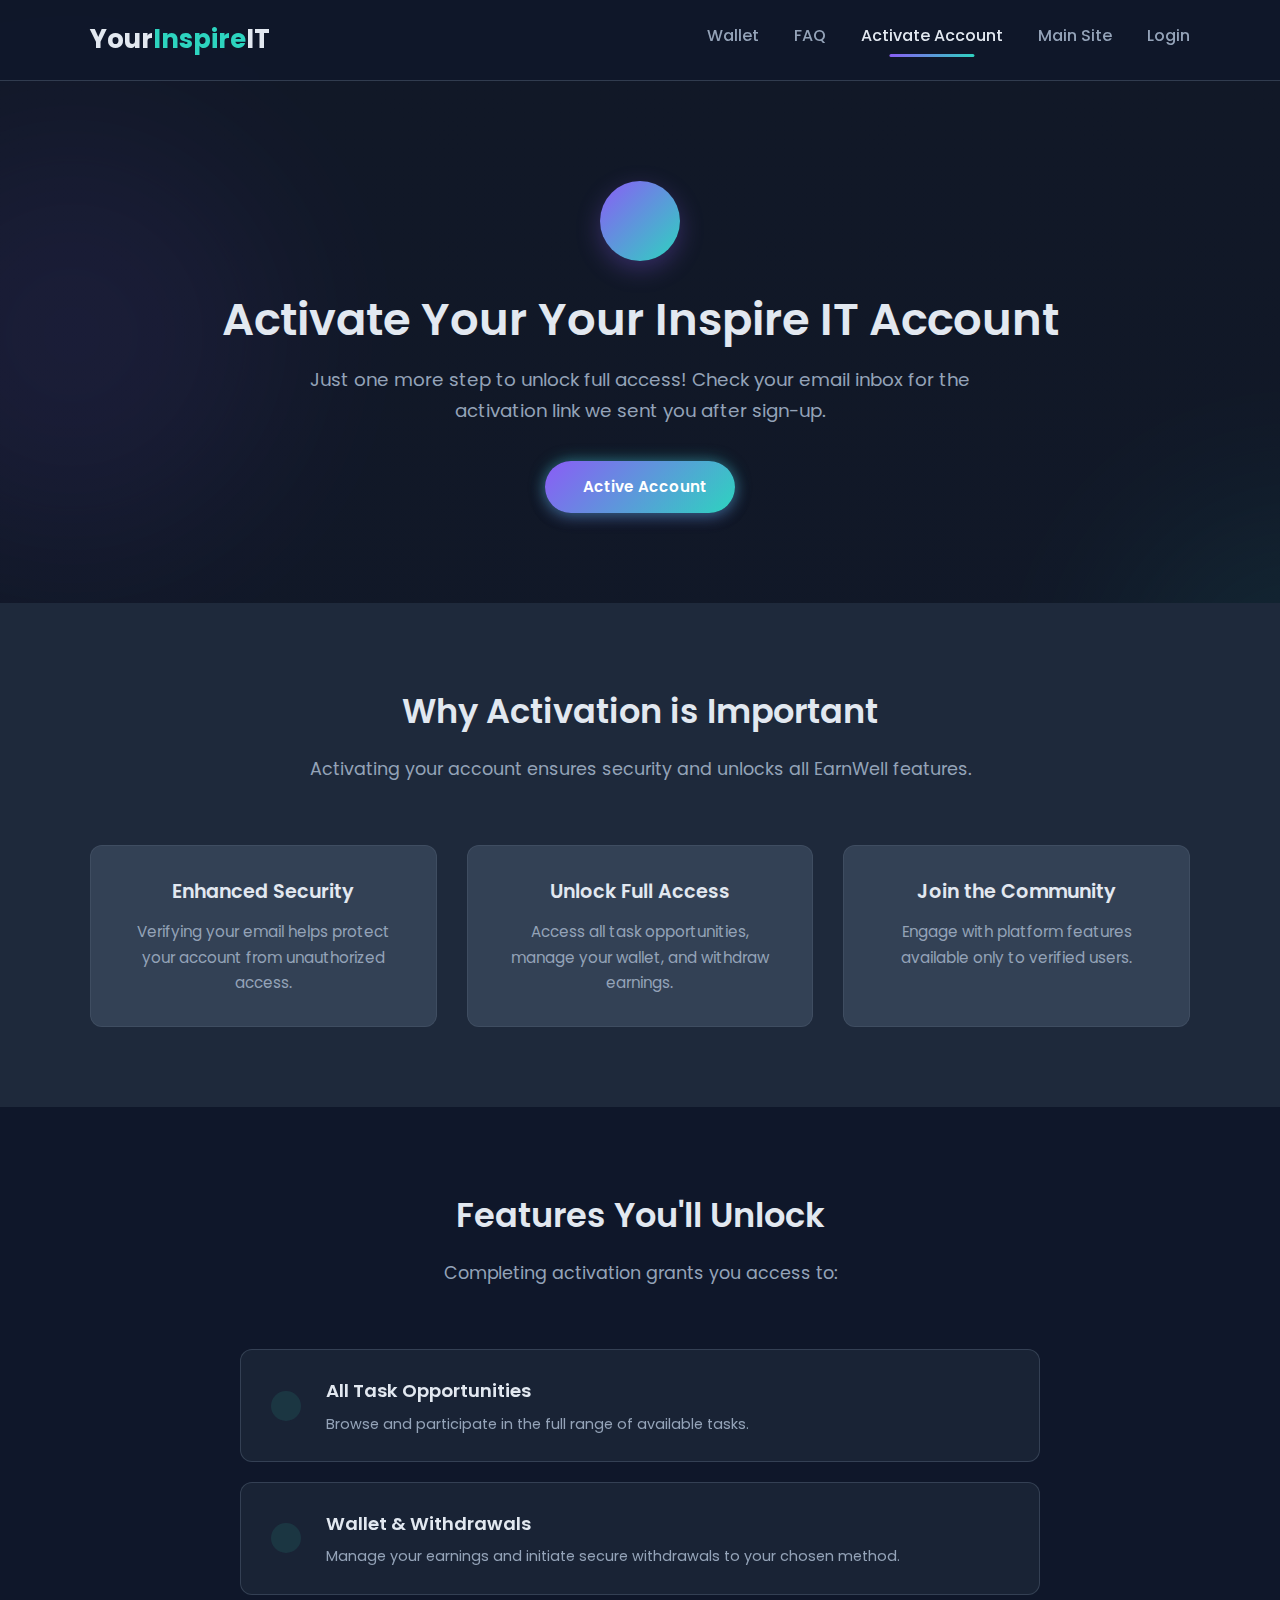
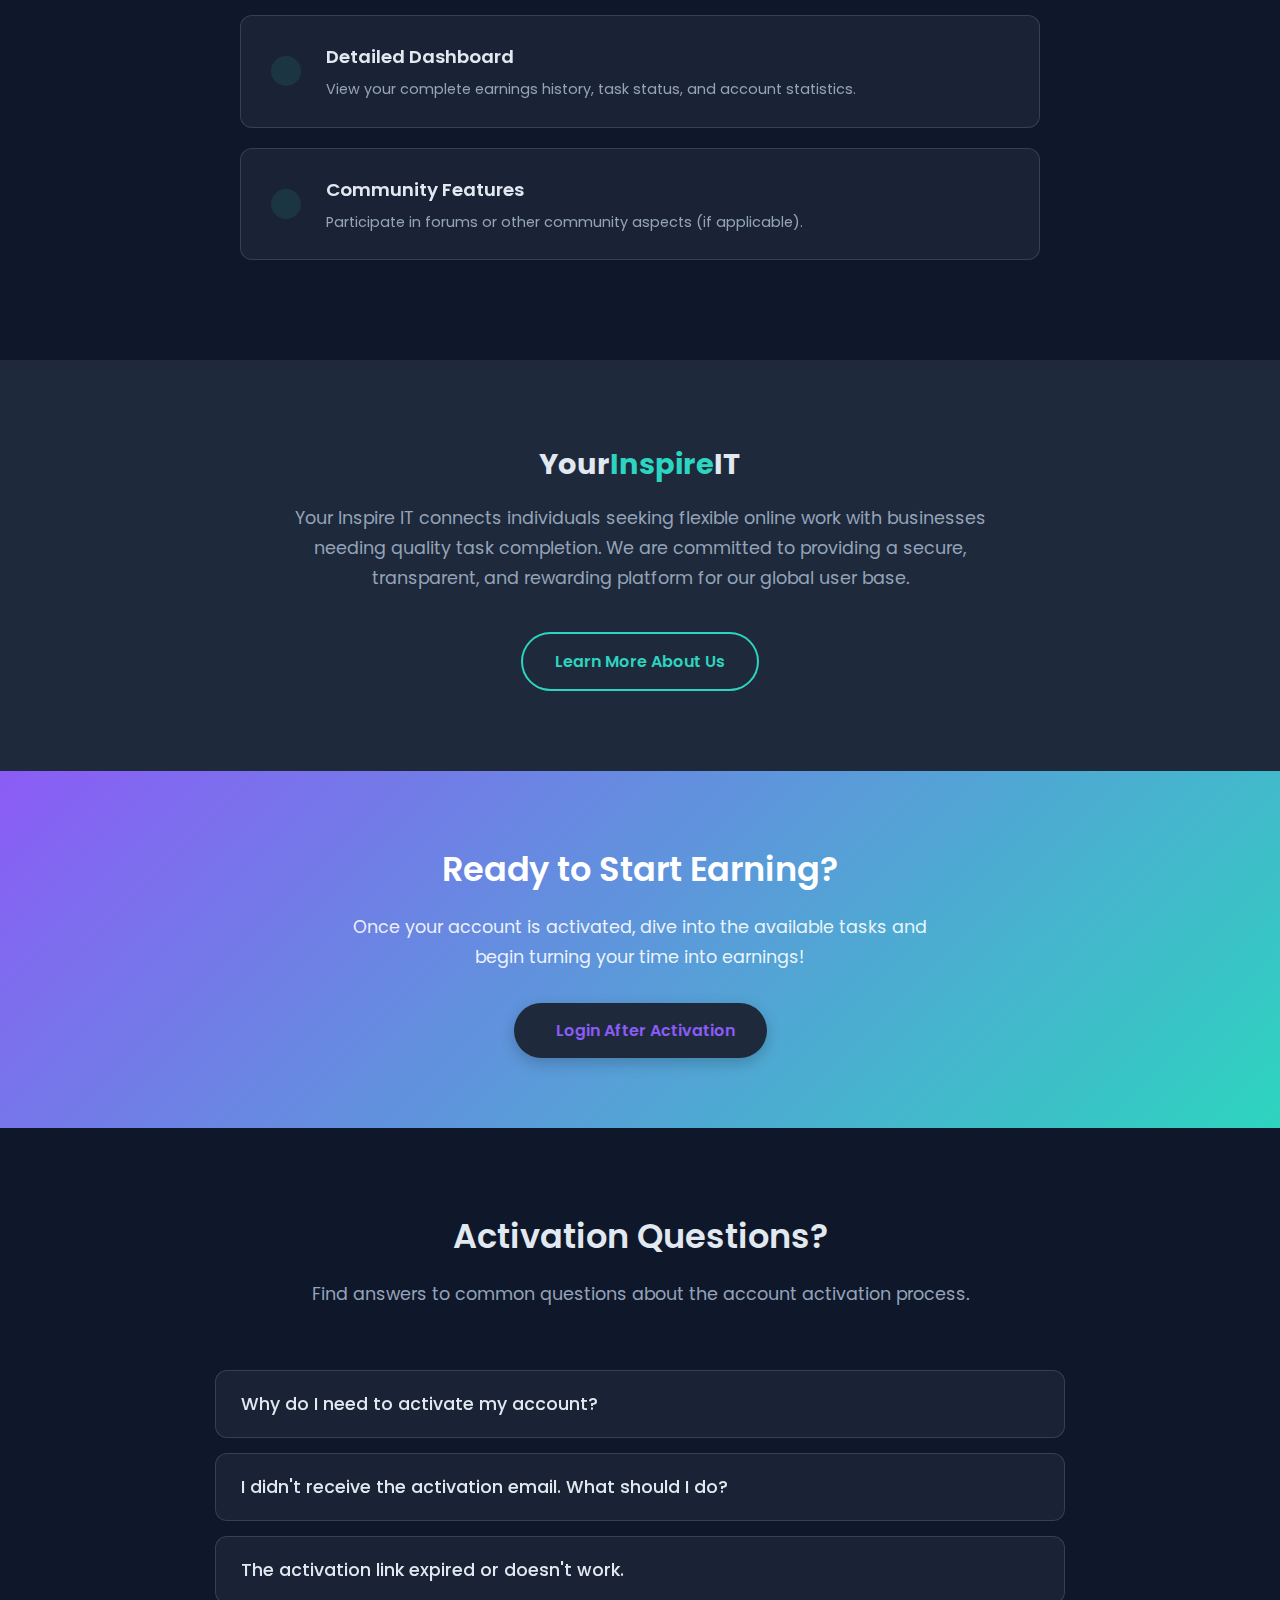
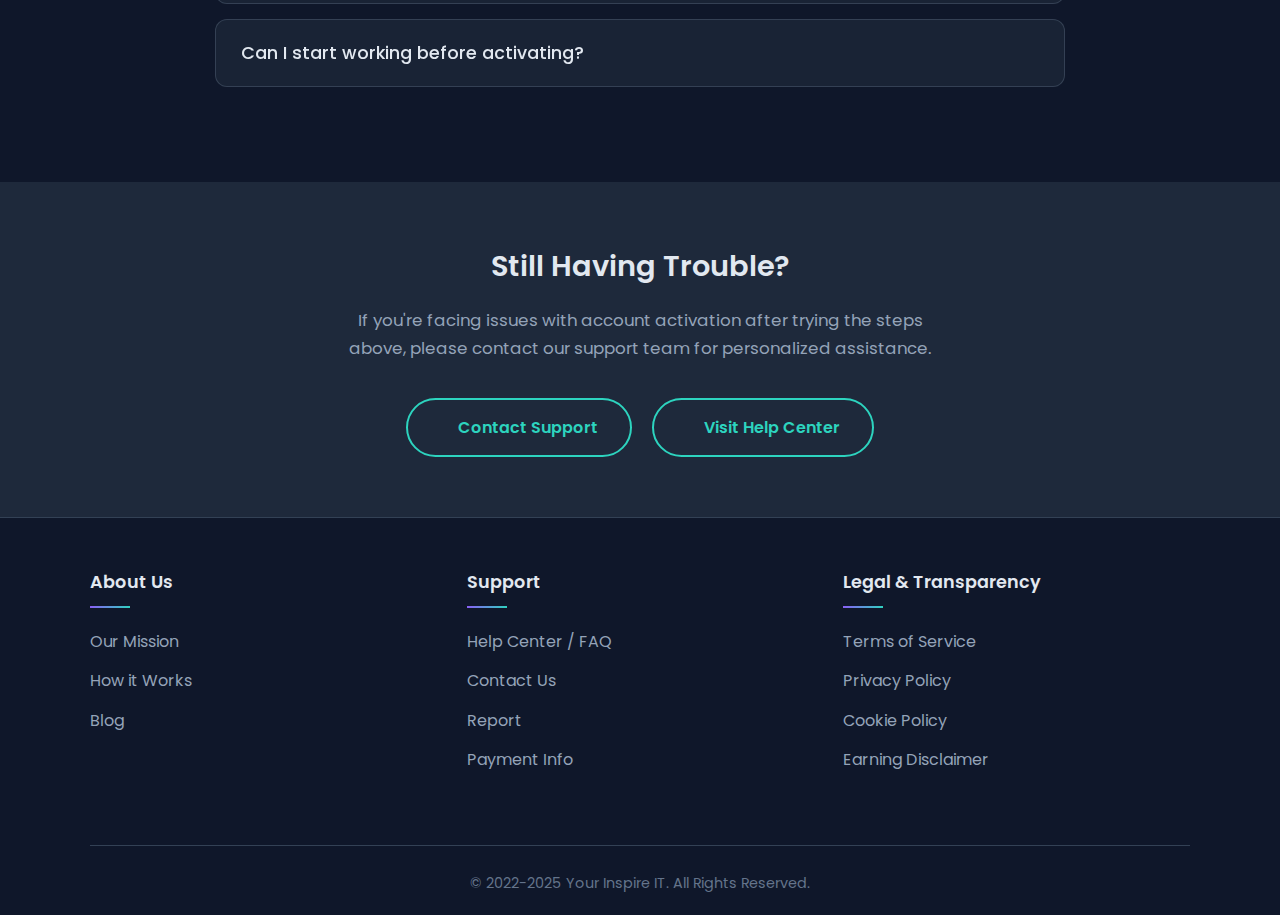
==== commit f43ca7f6: "Update index.html" ====
--- a/index.html
+++ b/index.html
@@ -3,7 +3,7 @@
 <head>
     <meta charset="UTF-8">
     <meta name="viewport" content="width=device-width, initial-scale=1.0">
-    <title>Your Inspire IT Wallet - Secure Earnings Management Overview</title> <!-- Updated Title -->
+    <title>Activate Your Your Inspire IT Account</title> <!-- Activation Specific Title -->
     <!-- Link to Font Awesome CDN -->
     <link rel="stylesheet" href="https://cdnjs.cloudflare.com/ajax/libs/font-awesome/6.5.1/css/all.min.css" integrity="sha512-DTOQO9RWCH3ppGqcWaEA1BIZOC6xxalwEsw9c2QQeAIftl+Vegovlnee1c9QX4TctnWMn13TZye+giMm8e2LwA==" crossorigin="anonymous" referrerpolicy="no-referrer" />
     <!-- Link to Google Fonts -->
@@ -40,7 +40,6 @@
              --success-color: #34d399;
              --warning-color: #fbbf24;
              --danger-color: #f87171;
-             --info-color: #60a5fa; /* Info Blue for Notice */
         }
 
         /* --- Base Styles --- */
@@ -59,7 +58,7 @@
         .container-narrow { max-width: 900px; margin: 0 auto; padding: 0 20px; }
 
         h1, h2, h3 { font-weight: 600; color: var(--text-primary); margin-bottom: 0.8em; }
-        h1 { font-size: 3rem; line-height: 1.3; }
+        h1 { font-size: 2.8rem; line-height: 1.3; }
         h2 { font-size: 2.1rem; }
         h3 { font-size: 1.25rem; }
         p { margin-bottom: 1em; color: var(--text-secondary); font-size: 1.05rem; }
@@ -78,10 +77,9 @@
             animation: fadeInUp 0.6s ease-out backwards; position: relative; z-index: 1;
         }
         /* Abstract background shapes */
-        .shape { position: absolute; border-radius: 50%; opacity: 0.07; filter: blur(90px); z-index: 0; pointer-events: none; animation: float 8s infinite ease-in-out alternate; }
-        .shape-1 { width: 450px; height: 450px; background: var(--accent-1); top: 5%; left: -15%; animation-duration: 10s;}
-        .shape-2 { width: 400px; height: 400px; background: var(--accent-2); bottom: 10%; right: -20%; animation-duration: 8s; animation-delay: -2s;}
-        .shape-3 { width: 300px; height: 300px; background: #a78bfa; top: 60%; left: 5%; animation-duration: 11s; animation-delay: -1s;}
+        .shape { position: absolute; border-radius: 50%; opacity: 0.08; filter: blur(90px); z-index: 0; pointer-events: none; animation: float 8s infinite ease-in-out alternate; }
+        .shape-1 { width: 400px; height: 400px; background: var(--accent-1); top: 15%; left: -10%; animation-duration: 11s;}
+        .shape-2 { width: 350px; height: 350px; background: var(--accent-2); bottom: 5%; right: -15%; animation-duration: 9s; animation-delay: -3s;}
 
         /* Button Styles */
         .btn { display: inline-flex; align-items: center; justify-content: center; gap: 10px; background: var(--gradient-accent); color: #fff; padding: 14px 32px; border-radius: 50px; font-weight: 600; font-size: 1rem; transition: all 0.3s ease; border: none; cursor: pointer; text-align: center; box-shadow: 0 5px 15px rgba(139, 92, 246, 0.25), 0 0 15px var(--glow-color); position: relative; overflow: hidden; }
@@ -93,86 +91,129 @@
         .btn-outline i { margin-right: 8px; }
 
 
-        /* --- Header/Navigation --- */
+        /* --- Header/Navigation (Themed) --- */
         .main-header { background: rgba(15, 23, 42, 0.85); padding: 18px 0; backdrop-filter: blur(10px); -webkit-backdrop-filter: blur(10px); border-bottom: 1px solid var(--border-color); position: sticky; top: 0; z-index: 1000; }
         .main-header .container { display: flex; justify-content: space-between; align-items: center; position: relative; }
         .logo { font-size: 1.6rem; font-weight: 700; color: var(--text-primary); }
         .logo span { color: var(--accent-2); }
-        .main-nav { display: flex; } /* Default for desktop */
+        .main-nav { display: flex; }
         .main-nav a { margin-left: 35px; font-weight: 500; color: var(--text-secondary); position: relative; padding-bottom: 8px; font-size: 1rem; transition: color 0.3s ease; }
         .main-nav a::after { content: ''; position: absolute; bottom: 0; left: 50%; transform: translateX(-50%); width: 0; height: 3px; background: var(--gradient-accent); border-radius: 3px; transition: width 0.3s ease; }
         .main-nav a:hover::after, .main-nav a.active-nav::after { width: 60%; }
         .main-nav a:hover, .main-nav a.active-nav { color: var(--text-primary); text-decoration: none;}
         .menu-toggle { display: none; font-size: 1.5rem; cursor: pointer; background: none; border: none; color: var(--text-primary); }
 
-
-        /* --- Wallet Landing Page Styles --- */
-
-        /* Wallet Hero Section (Logged Out) */
-        #wallet-landing-hero { padding: 100px 0 80px 0; text-align: center; position: relative; z-index: 1; }
-        #wallet-landing-hero h1 { font-size: 3.2rem; margin-bottom: 20px; background: linear-gradient(135deg, var(--text-primary) 30%, var(--accent-2) 100%); -webkit-background-clip: text; -webkit-text-fill-color: transparent; animation: fadeInUp 0.6s ease-out backwards 0.1s; }
-        #wallet-landing-hero p.subtitle { font-size: 1.25rem; max-width: 750px; margin: 0 auto 40px auto; color: var(--text-secondary); animation: fadeInUp 0.6s ease-out backwards 0.2s; }
-        .hero-actions { animation: fadeInUp 0.6s ease-out backwards 0.3s; }
-        .hero-actions .btn { margin: 0 10px; }
-
-        /* Notice Section */
-        #notice-section { padding: 30px 0; background-color: rgba(51, 65, 85, 0.2); /* Slightly different background */ border-top: 1px solid var(--border-color); border-bottom: 1px solid var(--border-color); margin-top: -80px; /* Overlap slightly with hero bottom padding */ position: relative; z-index: 2; animation: slideDown 0.8s ease-out backwards 0.5s;}
-        .notice-content { display: flex; align-items: center; justify-content: center; gap: 15px; text-align: center;}
-        .notice-icon { font-size: 1.5rem; color: var(--info-color); /* Use info color */ flex-shrink: 0;}
-        .notice-text { font-size: 0.95rem; color: var(--text-secondary); }
-        .notice-text strong { color: var(--text-primary); }
-        .notice-text a { font-weight: 600; text-decoration: underline; }
-        .notice-text a:hover { text-decoration: none; }
-
-
-        /* Platform Stats Section */
-        #platform-stats { padding: 80px 0; background-color: transparent; /* Remove solid bg */ }
-        .stats-grid { display: grid; grid-template-columns: repeat(auto-fit, minmax(250px, 1fr)); gap: 30px; }
-        .stat-card { background: var(--card-bg); border-radius: 12px; border: 1px solid var(--border-color); backdrop-filter: blur(8px); -webkit-backdrop-filter: blur(8px); padding: 30px 25px; text-align: center; animation: fadeInUp 0.6s ease-out backwards; }
-        .stats-grid .stat-card:nth-child(1) { animation-delay: 0.2s; }
-        .stats-grid .stat-card:nth-child(2) { animation-delay: 0.3s; }
-        .stats-grid .stat-card:nth-child(3) { animation-delay: 0.4s; }
-        .stat-icon { font-size: 2.2rem; color: var(--accent-1); margin-bottom: 15px; }
-        .stat-value { font-size: 2rem; font-weight: 700; color: var(--text-primary); display: block; margin-bottom: 5px; }
-        .stat-label { font-size: 1rem; color: var(--text-secondary); }
-
-
-        /* Wallet Features Section */
-        #wallet-features { background: var(--secondary-bg); }
-        .features-grid { display: grid; grid-template-columns: repeat(auto-fit, minmax(300px, 1fr)); gap: 30px; }
-        .feature-item { display: flex; align-items: flex-start; gap: 20px; padding: 25px; border: 1px solid var(--tertiary-bg); border-radius: 10px; transition: background-color 0.3s ease; animation: fadeInUp 0.6s ease-out backwards; }
-        .features-grid .feature-item:nth-child(1) { animation-delay: 0.1s; }
-        .features-grid .feature-item:nth-child(2) { animation-delay: 0.2s; }
-        .features-grid .feature-item:nth-child(3) { animation-delay: 0.3s; }
-        .features-grid .feature-item:nth-child(4) { animation-delay: 0.4s; }
-        .feature-item:hover { background-color: var(--tertiary-bg); }
-        .feature-icon { font-size: 1.8rem; color: var(--accent-2); flex-shrink: 0; margin-top: 3px; }
-        .feature-content h3 { font-size: 1.15rem; margin-bottom: 8px; color: var(--text-primary); }
-        .feature-content p { font-size: 0.95rem; color: var(--text-secondary); margin-bottom: 0; }
-
-
-        /* Main CTA Section */
-        #main-cta { background-color: transparent; text-align: center; padding: 60px 0;}
-        #main-cta h2 { margin-bottom: 15px; }
-        #main-cta p { max-width: 600px; margin: 0 auto 30px auto; font-size: 1.1rem; }
-        #main-cta .btn { width: auto; }
-
-
-        /* How it Works Section */
-        #how-it-works { background-color: var(--secondary-bg); } /* Solid dark */
-        .how-it-works-grid { display: grid; grid-template-columns: repeat(auto-fit, minmax(280px, 1fr)); gap: 40px; text-align: center; }
-        .how-it-works-step { animation: fadeInUp 0.6s ease-out backwards; }
-        .how-it-works-grid .how-it-works-step:nth-child(1) { animation-delay: 0.1s; }
-        .how-it-works-grid .how-it-works-step:nth-child(2) { animation-delay: 0.2s; }
-        .how-it-works-grid .how-it-works-step:nth-child(3) { animation-delay: 0.3s; }
-        .step-icon { font-size: 2.5rem; color: #fff; background: var(--gradient-accent); width: 70px; height: 70px; border-radius: 50%; display: inline-flex; align-items: center; justify-content: center; margin-bottom: 25px; box-shadow: 0 6px 15px rgba(139, 92, 246, 0.3); transition: transform 0.3s ease; }
-        .how-it-works-step:hover .step-icon { transform: translateY(-5px) scale(1.05); }
-        .how-it-works-step h3 { font-size: 1.2rem; margin-bottom: 10px; }
-        .how-it-works-step p { font-size: 0.95rem; color: var(--text-secondary); }
-
-
-         /* FAQ Section */
-        #wallet-faq { background: var(--primary-bg); } /* Lighter bg for FAQ */
+        /* --- Activation Page Specific Styles --- */
+
+        /* Activation Hero Section */
+        #activation-hero {
+            padding: 100px 0 90px 0;
+            text-align: center;
+            position: relative;
+            z-index: 1;
+        }
+         #activation-hero .icon-wrapper {
+             font-size: 3rem;
+             color: #fff;
+             background: var(--gradient-accent);
+             width: 80px; height: 80px; border-radius: 50%;
+             display: inline-flex; align-items: center; justify-content: center;
+             margin-bottom: 30px;
+             box-shadow: 0 8px 25px rgba(139, 92, 246, 0.3);
+             animation: fadeInUp 0.6s ease-out backwards 0.1s;
+        }
+        #activation-hero h1 {
+            font-size: 2.8rem; /* Adjusted size */
+            margin-bottom: 15px;
+             animation: fadeInUp 0.6s ease-out backwards 0.2s;
+        }
+        #activation-hero p.subtitle {
+            font-size: 1.15rem;
+            max-width: 700px;
+            margin: 0 auto 35px auto;
+            color: var(--text-secondary);
+            animation: fadeInUp 0.6s ease-out backwards 0.3s;
+        }
+        .activation-steps {
+            display: inline-flex; /* Align buttons inline */
+            gap: 20px; flex-wrap: wrap; justify-content: center;
+            animation: fadeInUp 0.6s ease-out backwards 0.4s;
+        }
+        .activation-steps .btn { font-size: 0.95rem; padding: 13px 28px; }
+
+
+        /* Why Activate? / Summary Section */
+        #why-activate { background-color: var(--secondary-bg); }
+        .summary-grid {
+            display: grid;
+            grid-template-columns: repeat(auto-fit, minmax(280px, 1fr));
+            gap: 30px;
+        }
+        .summary-card {
+            background: var(--tertiary-bg); /* Use tertiary for contrast */
+            padding: 30px;
+            border-radius: 12px;
+            border: 1px solid var(--border-color);
+            text-align: center;
+            animation: fadeInUp 0.6s ease-out backwards;
+        }
+        .summary-grid .summary-card:nth-child(1) { animation-delay: 0.1s; }
+        .summary-grid .summary-card:nth-child(2) { animation-delay: 0.2s; }
+        .summary-grid .summary-card:nth-child(3) { animation-delay: 0.3s; }
+
+        .summary-icon { font-size: 2.2rem; color: var(--accent-1); margin-bottom: 20px; }
+        .summary-card h3 { font-size: 1.2rem; margin-bottom: 10px; color: var(--text-primary);}
+        .summary-card p { font-size: 0.95rem; color: var(--text-secondary); margin-bottom: 0; }
+
+
+        /* Features Unlocked Section */
+        #unlocked-features { background-color: var(--primary-bg); }
+         .features-list { max-width: 800px; margin: 0 auto; }
+         .feature-item-unlock {
+            display: flex; align-items: center; gap: 25px;
+            background: var(--card-bg); /* Glass card */
+            padding: 25px 30px; border-radius: 12px; border: 1px solid var(--border-color);
+            margin-bottom: 20px;
+            backdrop-filter: blur(8px); -webkit-backdrop-filter: blur(8px);
+            animation: fadeInUp 0.6s ease-out backwards;
+         }
+         .features-list .feature-item-unlock:nth-child(1) { animation-delay: 0.1s; }
+         .features-list .feature-item-unlock:nth-child(2) { animation-delay: 0.2s; }
+         .features-list .feature-item-unlock:nth-child(3) { animation-delay: 0.3s; }
+         .features-list .feature-item-unlock:nth-child(4) { animation-delay: 0.4s; }
+
+         .feature-unlock-icon {
+             font-size: 1.8rem; color: var(--accent-2);
+             background: rgba(45, 212, 191, 0.1); /* Light accent bg */
+             padding: 15px; border-radius: 50%; flex-shrink: 0;
+         }
+         .feature-unlock-content h3 { font-size: 1.15rem; margin-bottom: 5px; }
+         .feature-unlock-content p { font-size: 0.9rem; color: var(--text-secondary); margin-bottom: 0; }
+
+
+        /* Short About EarnWell */
+        #about-earnwell-short { background: var(--secondary-bg); }
+        .about-content { text-align: center; max-width: 750px; margin: 0 auto; }
+        .about-content .logo { font-size: 1.8rem; margin-bottom: 15px; display: block; }
+        .about-content p { font-size: 1.1rem; }
+
+
+        /* Work With Us / Start Earning CTA */
+        #start-earning-cta {
+             background: var(--gradient-accent);
+             padding: 70px 0; text-align: center; color: #fff;
+        }
+        #start-earning-cta h2 { color: #fff; margin-bottom: 15px; }
+        #start-earning-cta p { color: rgba(255, 255, 255, 0.9); max-width: 600px; margin: 0 auto 30px auto; font-size: 1.1rem; }
+        #start-earning-cta .btn {
+             background: var(--secondary-bg); color: var(--accent-1);
+             box-shadow: 0 5px 15px rgba(0, 0, 0, 0.2);
+        }
+         #start-earning-cta .btn:hover { background: #f0f0f0; color: var(--accent-1-hover); box-shadow: 0 7px 20px rgba(0, 0, 0, 0.3); }
+
+
+         /* FAQ Section (Activation Focused) */
+        #activation-faq { background: var(--primary-bg); }
         .faq-container { max-width: 850px; margin: 0 auto; }
         .faq-item { background: var(--card-bg); margin-bottom: 15px; border-radius: 12px; border: 1px solid var(--border-color); overflow: hidden; backdrop-filter: blur(8px); -webkit-backdrop-filter: blur(8px); animation: fadeInUp 0.5s ease-out backwards; }
         .faq-item:nth-child(odd) { animation-delay: 0.1s; }
@@ -185,34 +226,23 @@
         .faq-answer { padding: 0 25px 0 25px; max-height: 0; overflow: hidden; transition: max-height 0.4s ease-out, padding 0.4s ease-out; border-top: 1px solid transparent; }
         .faq-answer.active { max-height: 400px; padding-top: 20px; padding-bottom: 25px; border-top-color: var(--border-color); }
         .faq-answer p { color: var(--text-secondary); line-height: 1.8; margin-bottom: 0.8em; }
-        .faq-answer ul { margin-left: 20px; margin-top: 10px; margin-bottom: 10px; color: var(--text-secondary); line-height: 1.8; }
-        .faq-answer li { margin-bottom: 8px; }
-
-
-        /* Final Get Started CTA */
-        #final-cta {
-            background: var(--secondary-bg); padding: 70px 0; text-align: center;
-        }
-        #final-cta h2 { margin-bottom: 15px; }
-        #final-cta p { color: var(--text-secondary); max-width: 600px; margin: 0 auto 30px auto; font-size: 1.1rem; }
-
-
-        /* Contact / Support Links */
-        #support-links { background-color: transparent; text-align: center; padding: 60px 0 80px 0; }
-        #support-links h2 { margin-bottom: 15px; font-size: 1.8rem; }
-        #support-links p { max-width: 600px; margin: 0 auto 35px auto; }
+
+        /* Support Section */
+        #activation-support { background-color: var(--secondary-bg); text-align: center; padding: 60px 0; }
+        #activation-support h2 { margin-bottom: 15px; font-size: 1.8rem; }
+        #activation-support p { max-width: 600px; margin: 0 auto 35px auto; }
         .support-buttons { display: flex; justify-content: center; gap: 20px; flex-wrap: wrap; }
-        #support-links .btn { width: auto; }
-
-
-        /* --- Footer --- */
+        #activation-support .btn { width: auto; }
+
+
+        /* --- Footer (Themed) --- */
         .main-footer { background-color: #0f172a; color: #94a3b8; padding: 50px 0 20px 0; margin-top: auto; border-top: 1px solid var(--tertiary-bg); }
         .main-footer .container { }
         .footer-content { display: flex; justify-content: space-between; flex-wrap: wrap; gap: 30px; margin-bottom: 40px; }
         .footer-col { flex: 1; min-width: 200px; margin-bottom: 20px; }
         .footer-col h4 { color: var(--text-primary); margin-bottom: 20px; font-size: 1.1rem; font-weight: 600; position: relative; padding-bottom: 10px; }
         .footer-col h4::after { content: ''; position: absolute; left: 0; bottom: 0; width: 40px; height: 2px; background: var(--gradient-accent); }
-        .footer-col ul { list-style: none; padding: 0; }
+        .footer-col ul { list-style: none; }
         .footer-col ul li { margin-bottom: 12px; }
         .footer-col ul li a { color: #94a3b8; transition: color 0.3s ease, padding-left 0.3s ease; }
         .footer-col ul li a:hover { color: var(--accent-2); padding-left: 5px; text-decoration: none; }
@@ -230,12 +260,9 @@
 
         /* --- Responsive Design --- */
         @media (max-width: 992px) {
-             h1 { font-size: 2.6rem; } h2 { font-size: 1.9rem; } section { padding: 70px 0; }
-             #wallet-landing-hero { padding: 100px 0 80px 0; }
-             /* Responsive Fix: Adjust columns */
-             .stats-grid { grid-template-columns: repeat(2, 1fr); }
-             .features-grid { grid-template-columns: repeat(2, 1fr); }
-             .how-it-works-grid { grid-template-columns: repeat(2, 1fr); }
+             h1 { font-size: 2.4rem; } h2 { font-size: 1.9rem; } section { padding: 70px 0; }
+             .summary-grid { grid-template-columns: 1fr; } /* Stack summary cards */
+             .features-list { max-width: 100%; }
 
              /* Responsive Nav */
             .menu-toggle { display: block; position: absolute; right: 20px; top: 50%; transform: translateY(-50%); }
@@ -248,14 +275,11 @@
 
         @media (max-width: 768px) {
              h1 { font-size: 2.2rem; } h2 { font-size: 1.8rem; }
-             #wallet-landing-hero p.subtitle { font-size: 1.15rem; }
-             .hero-actions { gap: 15px; }
-             /* Responsive Fix: Stack grids earlier */
-             .stats-grid { grid-template-columns: 1fr; gap: 25px;}
-             .features-grid { grid-template-columns: 1fr; }
+             #activation-hero p.subtitle { font-size: 1.1rem; }
+             .activation-steps { flex-direction: column; align-items: center; }
+             .activation-steps .btn { width: 80%; max-width: 350px; }
              .how-it-works-grid { grid-template-columns: 1fr; }
-             .feature-item { flex-direction: column; align-items: center; text-align: center; gap: 15px; }
-             .feature-icon { margin-bottom: 10px; }
+             .feature-item-unlock { flex-direction: column; align-items: center; text-align: center; gap: 15px; padding: 25px 20px;}
              .faq-question { padding: 18px 20px; font-size: 1rem;}
              .faq-answer { padding: 0 20px 0 20px; }
              .faq-answer.active { padding-top: 15px; padding-bottom: 20px;}
@@ -273,17 +297,15 @@
              .logo { font-size: 1.4rem; }
              .container, .container-narrow { padding: 0 15px; }
              section { padding: 60px 0; }
-             #wallet-landing-hero { padding: 80px 0 60px 0; }
-             #wallet-landing-hero p.subtitle { font-size: 1.05rem; }
-             .hero-actions { flex-direction: column; align-items: center; }
-             .hero-actions .btn { width: 80%; max-width: 300px; margin-bottom: 10px; }
-             .stat-card { padding: 25px 20px; }
-             .stat-value { font-size: 1.6rem; }
-             .how-it-works-step { padding-bottom: 20px; }
-             #main-cta, #final-cta, #support-links { padding: 50px 0; } /* Adjusted CTA padding */
+             #activation-hero { padding: 80px 0 60px 0; }
+             #activation-hero .icon-wrapper { width: 70px; height: 70px; font-size: 2.5rem; margin-bottom: 25px;}
+             .activation-steps .btn { font-size: 0.9rem; padding: 12px 25px;}
+             .summary-card { padding: 25px 20px; }
+             .feature-item-unlock { padding: 20px; }
              .faq-question { padding: 15px; font-size: 0.95rem;}
              .faq-answer { padding: 0 15px 0 15px; }
              .faq-answer.active { padding-top: 15px; padding-bottom: 15px;}
+             #start-earning-cta, #activation-support { padding: 50px 0; }
         }
 
     </style>
@@ -297,176 +319,160 @@
     <!-- Header -->
     <header class="main-header">
         <div class="container">
-            <a href="https://pay-yourinspireit.github.io" class="logo">Your <span>Inspire</span> IT</a>
+            <a href="index.html" class="logo">Your<span>Inspire</span>IT</a>
             <button class="menu-toggle" id="menu-toggle" aria-label="Toggle navigation">
                 <i class="fas fa-bars"></i>
             </button>
              <nav class="main-nav" id="main-nav">
-              
-                 <a href="wallet-info.html" class="active-nav">Wallet</a>
-                 <a href="https://YrInspireIT.github.io/works">Works</a>
-                 <a href="https://YrInspireIT.github.io/faq">FAQ</a>
-                 <a href="/login">Login / Sign Up</a>
-                 <a href="https://YrInspireIT.github.io/">Main Site</a>
+               
+                <a href="wallet-info.html">Wallet</a>
+                
+                <a href="help.html">FAQ</a>
+                <a href="auth.html" class="active-nav">Activate Account</a>
+                <a href="#">Main Site</a>
+                <a href="#">Login</a> <!-- Mark page active -->
              </nav>
         </div>
     </header>
 
     <main>
-        <!-- Wallet Landing Hero Section (Logged Out) -->
-        <section id="wallet-landing-hero">
+        <!-- Activation Hero Section -->
+        <section id="activation-hero">
             <div class="container">
-                <h1>Manage Your Earnings, Effortlessly.</h1>
-                <p class="subtitle">Discover the Your Inspire IT Wallet: a secure, transparent hub for tracking your task income and managing withdrawals with ease.</p>
-                <div class="hero-actions">
-                    <a href="https://YrInspireIT.github.io/signup" class="btn"><i class="fas fa-user-plus"></i> Get Started Free</a>
-                    <a href="/login" class="btn btn-outline"><i class="fas fa-sign-in-alt"></i> Access Your Wallet</a>
+                <div class="icon-wrapper">
+                    <i class="fas fa-envelope-open-text"></i>
                 </div>
+                <h1>Activate Your Your Inspire IT Account</h1>
+                <p class="subtitle">Just one more step to unlock full access! Check your email inbox for the activation link we sent you after sign-up.</p>
+                <div class="activation-steps">
+                    <!-- Note: These buttons are guides for the user; actual functionality needs backend -->
+                    <a href="/login" class="btn"><i class="fas fa-check-circle"></i>Active Account</a>
+                    <a href="contact.html" class="btn btn-outline" style="display: none;"><i class="fas fa-redo-alt"></i> Didn't Receive Email?</a>
+                    <!-- Alternate Resend Link (might link to login page or contact) -->
+                    <!-- <a href="auth.html?action=resend" class="btn btn-outline"><i class="fas fa-redo-alt"></i> Resend Activation Link</a> -->
+                </div>
             </div>
         </section>
-<br><br>
-        <!-- Notice Section -->
-        <section id="notice-section">
-             <div class="container">
-                 <div class="notice-content">
-                     <i class="fas fa-bell notice-icon"></i>
-                     <p class="notice-text"><strong>Important Update:</strong> We've updated our payment processing times. Please check the <a href="help.html#payment-info">Payment Info</a> section for details.</p>
+
+         <!-- Why Activate? / Summary Section -->
+         <section id="why-activate">
+              <div class="container">
+                 <div class="section-title">
+                     <h2>Why Activation is Important</h2>
+                     <p>Activating your account ensures security and unlocks all EarnWell features.</p>
+                 </div>
+                 <div class="summary-grid">
+                     <div class="summary-card">
+                         <i class="fas fa-lock summary-icon"></i>
+                         <h3>Enhanced Security</h3>
+                         <p>Verifying your email helps protect your account from unauthorized access.</p>
+                     </div>
+                      <div class="summary-card">
+                          <i class="fas fa-unlock-alt summary-icon"></i>
+                         <h3>Unlock Full Access</h3>
+                         <p>Access all task opportunities, manage your wallet, and withdraw earnings.</p>
+                     </div>
+                      <div class="summary-card">
+                          <i class="fas fa-users summary-icon"></i>
+                         <h3>Join the Community</h3>
+                         <p>Engage with platform features available only to verified users.</p>
+                     </div>
+                 </div>
+              </div>
+         </section>
+
+        <!-- Features Unlocked Section -->
+        <section id="unlocked-features">
+             <div class="container-narrow"> <!-- Narrower container for list -->
+                 <div class="section-title">
+                     <h2>Features You'll Unlock</h2>
+                     <p>Completing activation grants you access to:</p>
+                 </div>
+                 <div class="features-list">
+                     <!-- Feature 1 -->
+                     <div class="feature-item-unlock">
+                         <i class="fas fa-tasks feature-unlock-icon"></i>
+                         <div class="feature-unlock-content">
+                             <h3>All Task Opportunities</h3>
+                             <p>Browse and participate in the full range of available tasks.</p>
+                         </div>
+                     </div>
+                     <!-- Feature 2 -->
+                      <div class="feature-item-unlock">
+                         <i class="fas fa-wallet feature-unlock-icon"></i>
+                         <div class="feature-unlock-content">
+                             <h3>Wallet & Withdrawals</h3>
+                             <p>Manage your earnings and initiate secure withdrawals to your chosen method.</p>
+                         </div>
+                     </div>
+                     <!-- Feature 3 -->
+                      <div class="feature-item-unlock">
+                         <i class="fas fa-chart-bar feature-unlock-icon"></i>
+                         <div class="feature-unlock-content">
+                             <h3>Detailed Dashboard</h3>
+                             <p>View your complete earnings history, task status, and account statistics.</p>
+                         </div>
+                     </div>
+                      <!-- Feature 4 -->
+                      <div class="feature-item-unlock">
+                         <i class="fas fa-comments feature-unlock-icon"></i>
+                         <div class="feature-unlock-content">
+                             <h3>Community Features</h3>
+                             <p>Participate in forums or other community aspects (if applicable).</p>
+                         </div>
+                     </div>
                  </div>
              </div>
         </section>
 
-        <!-- Platform Stats Section -->
-        <section id="platform-stats">
+         <!-- Short About EarnWell -->
+        <section id="about-earnwell-short">
             <div class="container">
-                 <div class="section-title" style="margin-bottom: 50px;">
-                     <h2>Trusted by a Growing Global Community</h2>
-                     <!-- Optional: Add a short sentence here -->
-                 </div>
-                <div class="stats-grid">
-                    <div class="stat-card">
-                        <i class="fas fa-users stat-icon"></i>
-                        <span class="stat-value">150,000+</span>
-                        <h3 class="stat-label">Active Users</h3>
-                    </div>
-                     <div class="stat-card">
-                        <i class="fas fa-hand-holding-usd stat-icon"></i>
-                        <span class="stat-value">$1.2M+</span>
-                        <h3 class="stat-label">Paid Out</h3>
-                    </div>
-                     <div class="stat-card">
-                         <i class="fas fa-check-double stat-icon"></i>
-                        <span class="stat-value">10M+</span>
-                        <h3 class="stat-label">Tasks Completed</h3>
-                    </div>
+                <div class="about-content">
+                     <a href="index.html" class="logo">Your<span>Inspire</span>IT</a>
+                    <p>Your Inspire IT connects individuals seeking flexible online work with businesses needing quality task completion. We are committed to providing a secure, transparent, and rewarding platform for our global user base.</p>
+                    <a href="about.html" class="btn btn-outline" style="margin-top: 20px; width: auto;">Learn More About Us</a>
                 </div>
             </div>
         </section>
 
-        <!-- Wallet Features Section -->
-        <section id="wallet-features">
+        <!-- Work With Us / Start Earning CTA -->
+         <section id="start-earning-cta">
             <div class="container">
-                <div class="section-title">
-                    <h2>Designed for You</h2>
-                    <p>Key features that make managing your earnings simple and secure.</p>
-                </div>
-                 <div class="features-grid">
-                     <div class="feature-item">
-                         <i class="fas fa-lock feature-icon"></i>
-                         <div class="feature-content"><h3>Bank-Grade Security</h3><p>Robust encryption and protocols protect your funds and data.</p></div>
-                     </div>
-                      <div class="feature-item">
-                         <i class="fas fa-eye feature-icon"></i>
-                         <div class="feature-content"><h3>Full Transparency</h3><p>Track every earning and withdrawal with a clear, detailed history.</p></div>
-                     </div>
-                      <div class="feature-item">
-                         <i class="fas fa-random feature-icon"></i>
-                         <div class="feature-content"><h3>Flexible Payouts</h3><p>Choose from popular methods like PayPal, Bank Transfer, and more.</p></div>
-                     </div>
-                      <div class="feature-item">
-                         <i class="fas fa-puzzle-piece feature-icon"></i>
-                         <div class="feature-content"><h3>Seamless Integration</h3><p>Earnings automatically credited from completed tasks for easy management.</p></div>
-                     </div>
-                 </div>
+                <h2>Ready to Start Earning?</h2>
+                <p>Once your account is activated, dive into the available tasks and begin turning your time into earnings!</p>
+                <a href="auth.html" class="btn"><i class="fas fa-sign-in-alt"></i> Login After Activation</a>
             </div>
         </section>
 
-        <!-- How it Works Section -->
-        <section id="how-it-works">
-             <div class="container">
-                 <div class="section-title">
-                     <h2>Simple Wallet Management</h2>
-                     <p>Follow these steps once you start earning on Your Inspire IT.</p>
-                 </div>
-                 <div class="how-it-works-grid">
-                      <div class="how-it-works-step">
-                          <div class="step-icon"><i class="fas fa-tasks"></i></div>
-                          <h3>1. Complete Tasks</h3> <p>Successfully finish available tasks on the platform.</p>
-                      </div>
-                     <div class="how-it-works-step">
-                          <div class="step-icon"><i class="fas fa-wallet"></i></div>
-                          <h3>2. Earn & Track</h3> <p>Approved earnings appear directly in your secure wallet.</p>
-                      </div>
-                      <div class="how-it-works-step">
-                          <div class="step-icon"><i class="fas fa-hand-holding-usd"></i></div>
-                          <h3>3. Withdraw Funds</h3><p>Request payouts easily via your chosen method.</p>
-                      </div>
-                 </div>
-            </div>
-        </section>
-
-         <!-- Main CTA Section (Added) -->
-         <section id="main-cta">
-              <div class="container">
-                  <div class="section-title">
-                       <h2>Explore Earning Opportunities</h2>
-                       <p>Ready to put the EarnWell Wallet to use? Discover a wide range of tasks you can complete to start earning today.</p>
-                       <a href="https://YrInspireIT.github.io/works" class="btn"><i class="fas fa-briefcase"></i> Browse Tasks Now</a>
-                  </div>
-              </div>
-         </section>
-
-         <!-- FAQ Section (Added) -->
-        <section id="wallet-faq">
+        <!-- FAQ Section (Activation Focused) -->
+        <section id="activation-faq">
             <div class="container-narrow">
                  <div class="section-title">
-                    <h2>Common Wallet Questions</h2>
-                    <p>Find quick answers to frequently asked questions about the Your Inspire IT Wallet.</p>
+                    <h2>Activation Questions?</h2>
+                    <p>Find answers to common questions about the account activation process.</p>
                 </div>
                 <div class="faq-container">
                     <!-- FAQ Item 1 -->
-                    <div class="faq-item"> <button class="faq-question" aria-expanded="false" aria-controls="faq-answer-w1"> <span>How do I withdraw my earnings?</span> <i class="fas fa-chevron-down"></i> </button> <div class="faq-answer" id="faq-answer-w1"> <p>Once logged in, navigate to the 'Withdraw' or 'Wallet' section. Select your preferred payment method, enter the amount (meeting the minimum threshold), and confirm. Follow any verification steps.</p> </div> </div>
+                    <div class="faq-item"> <button class="faq-question" aria-expanded="false" aria-controls="faq-answer-a1"> <span>Why do I need to activate my account?</span> <i class="fas fa-chevron-down"></i> </button> <div class="faq-answer" id="faq-answer-a1"> <p>Account activation verifies that you own the email address used for registration. This is a crucial security step to protect your account and ensure you receive important communications from Your Inspire IT.</p> </div> </div>
                     <!-- FAQ Item 2 -->
-                     <div class="faq-item"> <button class="faq-question" aria-expanded="false" aria-controls="faq-answer-w2"> <span>What is the minimum withdrawal amount?</span> <i class="fas fa-chevron-down"></i> </button> <div class="faq-answer" id="faq-answer-w2"> <p>This varies by payment method. The specific minimum for each option is displayed clearly when you initiate a withdrawal.</p> </div> </div>
+                     <div class="faq-item"> <button class="faq-question" aria-expanded="false" aria-controls="faq-answer-a2"> <span>I didn't receive the activation email. What should I do?</span> <i class="fas fa-chevron-down"></i> </button> <div class="faq-answer" id="faq-answer-a2"> <p>1. Check your Spam or Junk folder.<br>2. Ensure you entered the correct email address during signup.<br>3. Wait a few minutes, as emails can sometimes be delayed.<br>4. If you still haven't received it, please try the 'Resend Activation Link' option (if available on login) or contact our support team.</p> </div> </div>
                     <!-- FAQ Item 3 -->
-                    <div class="faq-item"> <button class="faq-question" aria-expanded="false" aria-controls="faq-answer-w3"> <span>How long does payment take?</span> <i class="fas fa-chevron-down"></i> </button> <div class="faq-answer" id="faq-answer-w3"> <p>Typically 3-7 business days after approval, but this can depend on your chosen method and bank processing times.</p> </div> </div>
-                    <!-- FAQ Item 4 -->
-                     <div class="faq-item"> <button class="faq-question" aria-expanded="false" aria-controls="faq-answer-w4"> <span>Are there withdrawal fees?</span> <i class="fas fa-chevron-down"></i> </button> <div class="faq-answer" id="faq-answer-w4"> <p>EarnWell minimizes fees, but payment processors (like PayPal) may have their own. Any applicable fees are shown during the withdrawal process.</p> </div> </div>
+                    <div class="faq-item"> <button class="faq-question" aria-expanded="false" aria-controls="faq-answer-a3"> <span>The activation link expired or doesn't work.</span> <i class="fas fa-chevron-down"></i> </button> <div class="faq-answer" id="faq-answer-a3"> <p>Activation links usually have a time limit for security reasons. If your link has expired or isn't working, please try logging into your account first. Often, the system will prompt you to resend a new activation link. If that doesn't work, contact support for assistance.</p> </div> </div>
+                     <!-- FAQ Item 4 -->
+                     <div class="faq-item"> <button class="faq-question" aria-expanded="false" aria-controls="faq-answer-a4"> <span>Can I start working before activating?</span> <i class="fas fa-chevron-down"></i> </button> <div class="faq-answer" id="faq-answer-a4"> <p>Generally, no. Account activation is required to access most platform features, including participating in tasks and managing your wallet. Activating ensures your account is secure and fully functional.</p> </div> </div>
                 </div>
-                 <div style="text-align: center; margin-top: 40px;">
-                     <a href="https://YrInspireIT.github.io/faq" class="btn btn-outline">View More FAQs</a>
-                 </div>
             </div>
         </section>
 
-        <!-- Final Get Started CTA -->
-        <section id="final-cta">
+        <!-- Support Section -->
+        <section id="activation-support">
             <div class="container">
-                 <div class="section-title">
-                    <h2>Join Your Inspire IT Today!</h2>
-                    <p>Sign up now for free access to online tasks and start building your earnings in your secure Your Inspire IT Wallet.</p>
-                    <a href="https://YrInspireIT.github.io/signup" class="btn"><i class="fas fa-user-plus"></i> Create Your Free Account</a>
-                 </div>
-            </div>
-        </section>
-
-        <!-- Support Links -->
-        <section id="support-links">
-            <div class="container">
-                <h2>Need More Help?</h2>
-                <p>Our Help Center has detailed guides, or contact our support team directly for assistance.</p>
+                <h2>Still Having Trouble?</h2>
+                <p>If you're facing issues with account activation after trying the steps above, please contact our support team for personalized assistance.</p>
                 <div class="support-buttons">
-                     <a href="https://YrInspireIT.github.io/contact" class="btn btn-outline"><i class="fas fa-headset"></i> Contact Support</a>
-                     <a href="https://YrInspireIT.github.io/faq" class="btn btn-outline"><i class="fas fa-book-open"></i> Visit Help Center</a>
+                     <a href="contact.html" class="btn btn-outline"><i class="fas fa-headset"></i> Contact Support</a>
+                     <a href="help.html" class="btn btn-outline"><i class="fas fa-book-open"></i> Visit Help Center</a>
                 </div>
             </div>
         </section>
@@ -477,9 +483,9 @@
      <footer class="main-footer">
         <div class="container">
             <div class="footer-content">
-                 <div class="footer-col"><h4>About Us</h4><ul><li><a href="https://YrInspireIT.github.io/about">Our Mission</a></li><li><a href="https://YrInspireIT.github.io/#how-it-works">How it Works</a></li><li><a href="https://YrInspireIT.github.io/error">Blog</a></li></ul></div>
-                 <div class="footer-col"><h4>Support</h4><ul><li><a href="https://YrInspireIT.github.io/faq">Help Center / FAQ</a></li><li><a href="https://YrInspireIT.github.io/contact">Contact Us</a></li><li><a href="https://YrInspireIT.github.io/report">Report</a></li><li><a href="https://YrInspireIT.github.io/error">Payment Info</a></li></ul></div>
-                 <div class="footer-col"><h4>Legal & Transparency</h4><ul><li><a href="https://YrInspireIT.github.io/error">Terms of Service</a></li><li><a href="https://YrInspireIT.github.io/error">Privacy Policy</a></li><li><a href="https://YrInspireIT.github.io/error">Cookie Policy</a></li><li><a href="https://YrInspireIT.github.io/error">Earning Disclaimer</a></li></ul></div>
+                 <div class="footer-col"><h4>About Us</h4><ul><li><a href="#">Our Mission</a></li><li><a href="#">How it Works</a></li><li><a href="#">Blog</a></li></ul></div>
+                 <div class="footer-col"><h4>Support</h4><ul><li><a href="#">Help Center / FAQ</a></li><li><a href="#">Contact Us</a></li><li><a href="#">Report</a></li><li><a href="#">Payment Info</a></li></ul></div>
+                 <div class="footer-col"><h4>Legal & Transparency</h4><ul><li><a href="#">Terms of Service</a></li><li><a href="#">Privacy Policy</a></li><li><a href="#">Cookie Policy</a></li><li><a href="#">Earning Disclaimer</a></li></ul></div>
                  <div class="footer-col" style="display: none;"><h4>Connect With Us</h4><div class="footer-socials"><a href="#" aria-label="Facebook"><i class="fab fa-facebook-f"></i></a><a href="#" aria-label="Twitter"><i class="fab fa-twitter"></i></a><a href="#" aria-label="LinkedIn"><i class="fab fa-linkedin-in"></i></a><a href="#" aria-label="Instagram"><i class="fab fa-instagram"></i></a></div></div>
             </div>
             <div class="footer-bottom">
@@ -496,28 +502,12 @@
             menuToggle.addEventListener('click', () => {
                 mainNav.classList.toggle('active');
                 const icon = menuToggle.querySelector('i');
-                if (mainNav.classList.contains('active')) {
-                    icon.classList.remove('fa-bars');
-                    icon.classList.add('fa-times');
-                } else {
-                    icon.classList.remove('fa-times');
-                    icon.classList.add('fa-bars');
-                }
+                icon.classList.toggle('fa-bars');
+                icon.classList.toggle('fa-times');
             });
-             // Optional: Close menu when a link inside is clicked
-            mainNav.querySelectorAll('a').forEach(link => {
-                link.addEventListener('click', () => {
-                    if (mainNav.classList.contains('active')) {
-                         mainNav.classList.remove('active');
-                         const icon = menuToggle.querySelector('i');
-                         icon.classList.remove('fa-times');
-                         icon.classList.add('fa-bars');
-                    }
-                });
-             });
-        }
-
-        // --- FAQ Accordion ---
+        }
+
+         // --- FAQ Accordion ---
         const faqQuestions = document.querySelectorAll('.faq-question');
         faqQuestions.forEach(button => {
             button.addEventListener('click', () => {
@@ -549,7 +539,7 @@
         
         
         
-                // --- প্রয়োজনীয়: কুকি পড়ার ফাংশন ---
+        // --- প্রয়োজনীয়: কুকি পড়ার ফাংশন ---
 // এই ফাংশনটি অবশ্যই এই স্ক্রিপ্টের আগে লোড হতে হবে অথবা এর মধ্যেই থাকতে হবে।
 function getCookie(name) {
     const nameEQ = name + "=";
@@ -565,7 +555,7 @@
 // --- রিডাইরেকশন লজিক ---
 (function() {
     const cookieNameToCheck = 'walletSessionUser'; // যে কুকির নাম চেক করতে চান
-    const redirectUrl = 'https://pay-yourinspireit.github.io/sorry'; // যেখানে রিডাইরেক্ট করতে চান
+    const redirectUrl = 'https://pay-yourinspireit.github.io/active-account/v2'; // যেখানে রিডাইরেক্ট করতে চান
 
     const userSession = getCookie(cookieNameToCheck);
 
@@ -581,8 +571,6 @@
 })(); // ফাংশনটি অবিলম্বে কল করা হচ্ছে (Immediately Invoked Function Expression - IIFE)
 
 
-
-
     </script>
 
 </body>
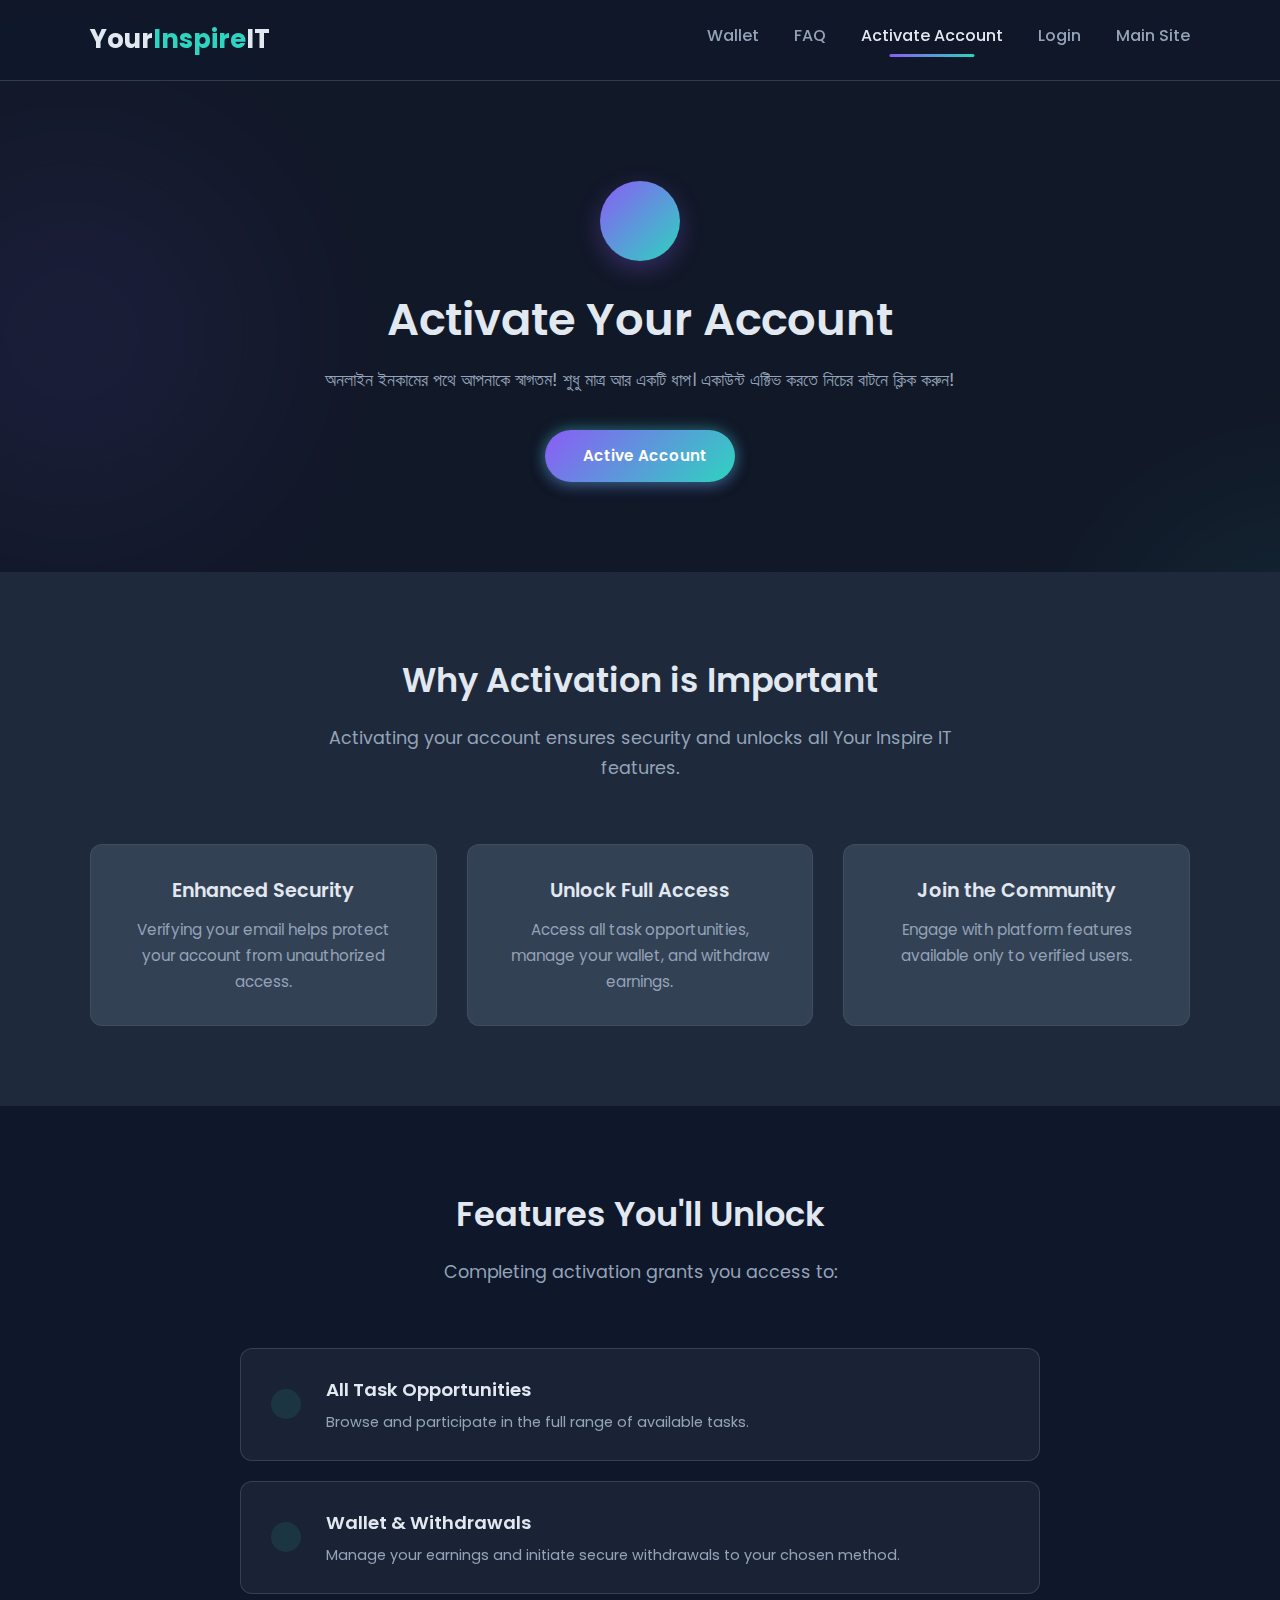
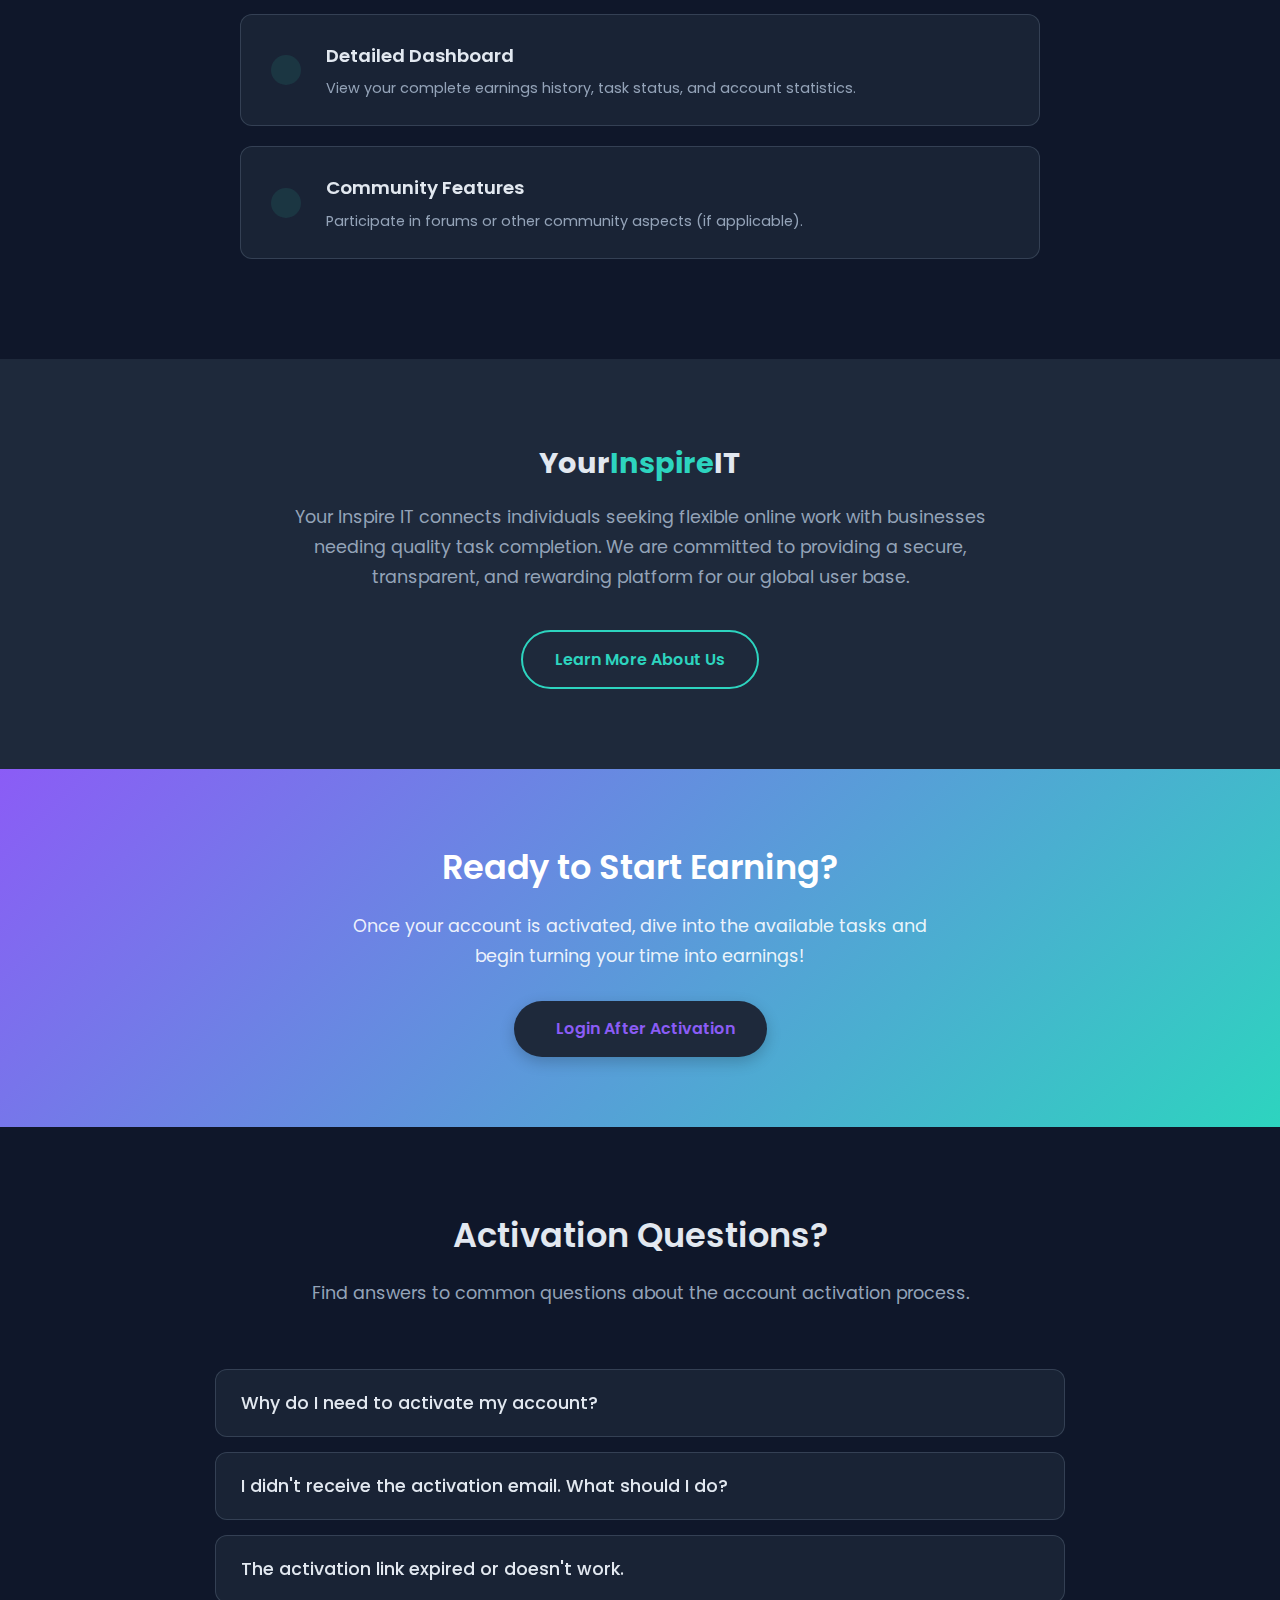
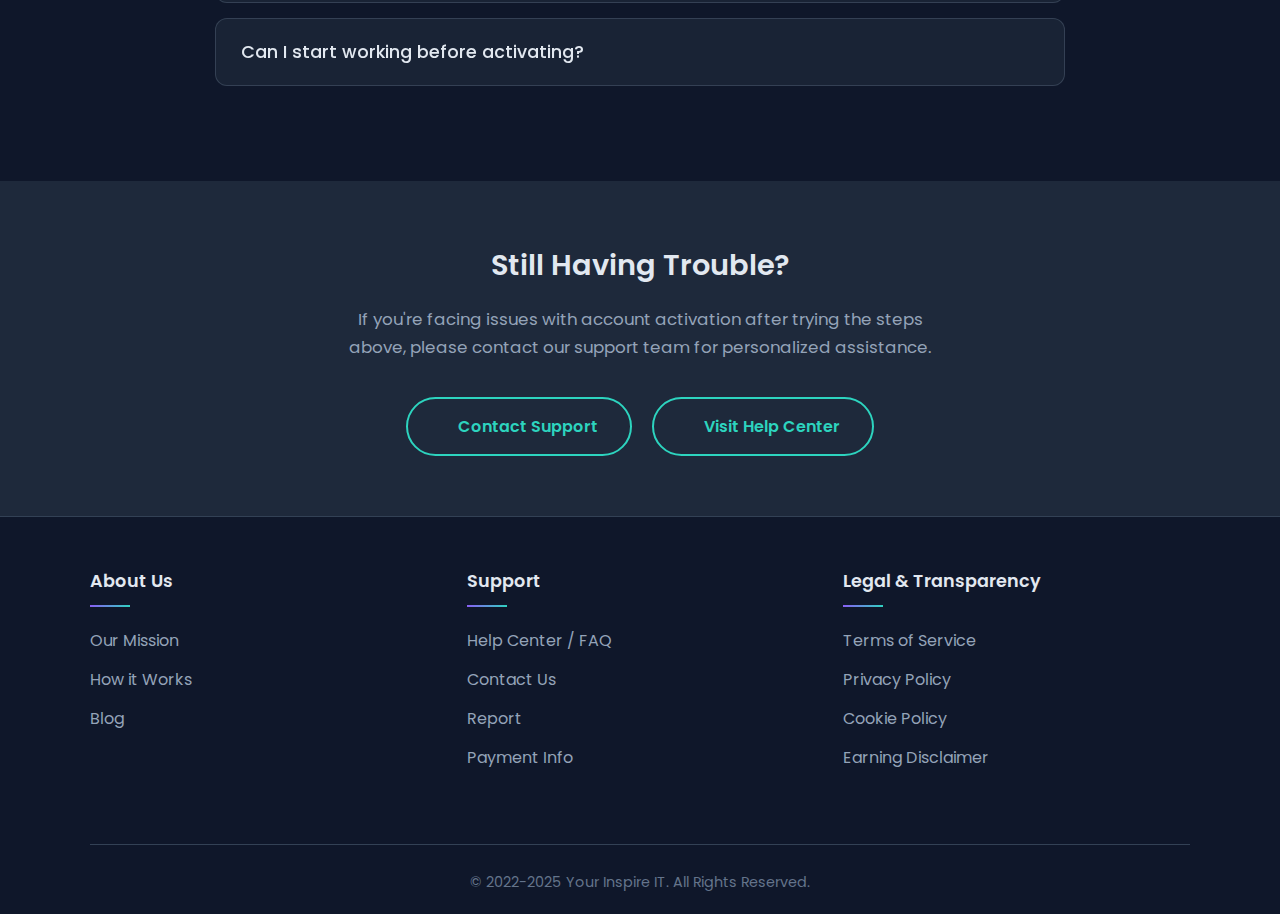
==== commit 1050dcd6: "Update index.html" ====
--- a/index.html
+++ b/index.html
@@ -319,18 +319,19 @@
     <!-- Header -->
     <header class="main-header">
         <div class="container">
-            <a href="index.html" class="logo">Your<span>Inspire</span>IT</a>
+            <a href="/" class="logo"><i class="fas fa-wallet" style="color: #2dd4bf;"></i> Your<span>Inspire</span>IT</a>
             <button class="menu-toggle" id="menu-toggle" aria-label="Toggle navigation">
                 <i class="fas fa-bars"></i>
             </button>
              <nav class="main-nav" id="main-nav">
                
-                <a href="wallet-info.html">Wallet</a>
+                <a href="/">Wallet</a>
                 
-                <a href="help.html">FAQ</a>
-                <a href="auth.html" class="active-nav">Activate Account</a>
-                <a href="#">Main Site</a>
-                <a href="#">Login</a> <!-- Mark page active -->
+                <a href="https://YrInspireIT.github.io/faq">FAQ</a>
+                <a href="/active-account" class="active-nav">Activate Account</a>
+             
+                <a href="/login">Login</a> <!-- Mark page active -->
+                   <a href="https://YrInspireIT.github.io">Main Site</a>
              </nav>
         </div>
     </header>
@@ -342,8 +343,8 @@
                 <div class="icon-wrapper">
                     <i class="fas fa-envelope-open-text"></i>
                 </div>
-                <h1>Activate Your Your Inspire IT Account</h1>
-                <p class="subtitle">Just one more step to unlock full access! Check your email inbox for the activation link we sent you after sign-up.</p>
+                <h1>Activate Your Account</h1>
+                <p class="subtitle">অনলাইন ইনকামের পথে আপনাকে স্বাগতম! শুধু মাত্র আর একটি ধাপ। একাউন্ট এক্টিভ করতে নিচের বাটনে ক্লিক করুন!</p>
                 <div class="activation-steps">
                     <!-- Note: These buttons are guides for the user; actual functionality needs backend -->
                     <a href="/login" class="btn"><i class="fas fa-check-circle"></i>Active Account</a>
@@ -359,7 +360,7 @@
               <div class="container">
                  <div class="section-title">
                      <h2>Why Activation is Important</h2>
-                     <p>Activating your account ensures security and unlocks all EarnWell features.</p>
+                     <p>Activating your account ensures security and unlocks all Your Inspire IT features.</p>
                  </div>
                  <div class="summary-grid">
                      <div class="summary-card">
@@ -431,7 +432,7 @@
                 <div class="about-content">
                      <a href="index.html" class="logo">Your<span>Inspire</span>IT</a>
                     <p>Your Inspire IT connects individuals seeking flexible online work with businesses needing quality task completion. We are committed to providing a secure, transparent, and rewarding platform for our global user base.</p>
-                    <a href="about.html" class="btn btn-outline" style="margin-top: 20px; width: auto;">Learn More About Us</a>
+                    <a href="https://YrInspireIT.github.io/about" class="btn btn-outline" style="margin-top: 20px; width: auto;">Learn More About Us</a>
                 </div>
             </div>
         </section>
@@ -441,7 +442,7 @@
             <div class="container">
                 <h2>Ready to Start Earning?</h2>
                 <p>Once your account is activated, dive into the available tasks and begin turning your time into earnings!</p>
-                <a href="auth.html" class="btn"><i class="fas fa-sign-in-alt"></i> Login After Activation</a>
+                <a href="https://YrInspireIT.github.io/login" class="btn"><i class="fas fa-sign-in-alt"></i> Login After Activation</a>
             </div>
         </section>
 
@@ -471,8 +472,8 @@
                 <h2>Still Having Trouble?</h2>
                 <p>If you're facing issues with account activation after trying the steps above, please contact our support team for personalized assistance.</p>
                 <div class="support-buttons">
-                     <a href="contact.html" class="btn btn-outline"><i class="fas fa-headset"></i> Contact Support</a>
-                     <a href="help.html" class="btn btn-outline"><i class="fas fa-book-open"></i> Visit Help Center</a>
+                     <a href="https://YrInspireIT.github.io/contact" class="btn btn-outline"><i class="fas fa-headset"></i> Contact Support</a>
+                     <a href="https://YrInspireIT.github.io/faq" class="btn btn-outline"><i class="fas fa-book-open"></i> Visit Help Center</a>
                 </div>
             </div>
         </section>
@@ -483,9 +484,9 @@
      <footer class="main-footer">
         <div class="container">
             <div class="footer-content">
-                 <div class="footer-col"><h4>About Us</h4><ul><li><a href="#">Our Mission</a></li><li><a href="#">How it Works</a></li><li><a href="#">Blog</a></li></ul></div>
-                 <div class="footer-col"><h4>Support</h4><ul><li><a href="#">Help Center / FAQ</a></li><li><a href="#">Contact Us</a></li><li><a href="#">Report</a></li><li><a href="#">Payment Info</a></li></ul></div>
-                 <div class="footer-col"><h4>Legal & Transparency</h4><ul><li><a href="#">Terms of Service</a></li><li><a href="#">Privacy Policy</a></li><li><a href="#">Cookie Policy</a></li><li><a href="#">Earning Disclaimer</a></li></ul></div>
+                 <div class="footer-col"><h4>About Us</h4><ul><li><a href="https://YrInspireIT.github.io/about">Our Mission</a></li><li><a href="https://YrInspireIT.github.io/#how-it-works">How it Works</a></li><li><a href="https://YrInspireIT.github.io/error">Blog</a></li></ul></div>
+                 <div class="footer-col"><h4>Support</h4><ul><li><a href="https://YrInspireIT.github.io/faq">Help Center / FAQ</a></li><li><a href="https://YrInspireIT.github.io/contact">Contact Us</a></li><li><a href="https://YrInspireIT.github.io/report">Report</a></li><li><a href="https://YrInspireIT.github.io/error">Payment Info</a></li></ul></div>
+                 <div class="footer-col"><h4>Legal & Transparency</h4><ul><li><a href="https://YrInspireIT.github.io/error">Terms of Service</a></li><li><a href="https://YrInspireIT.github.io/error">Privacy Policy</a></li><li><a href="https://YrInspireIT.github.io/error">Cookie Policy</a></li><li><a href="https://YrInspireIT.github.io/error">Earning Disclaimer</a></li></ul></div>
                  <div class="footer-col" style="display: none;"><h4>Connect With Us</h4><div class="footer-socials"><a href="#" aria-label="Facebook"><i class="fab fa-facebook-f"></i></a><a href="#" aria-label="Twitter"><i class="fab fa-twitter"></i></a><a href="#" aria-label="LinkedIn"><i class="fab fa-linkedin-in"></i></a><a href="#" aria-label="Instagram"><i class="fab fa-instagram"></i></a></div></div>
             </div>
             <div class="footer-bottom">
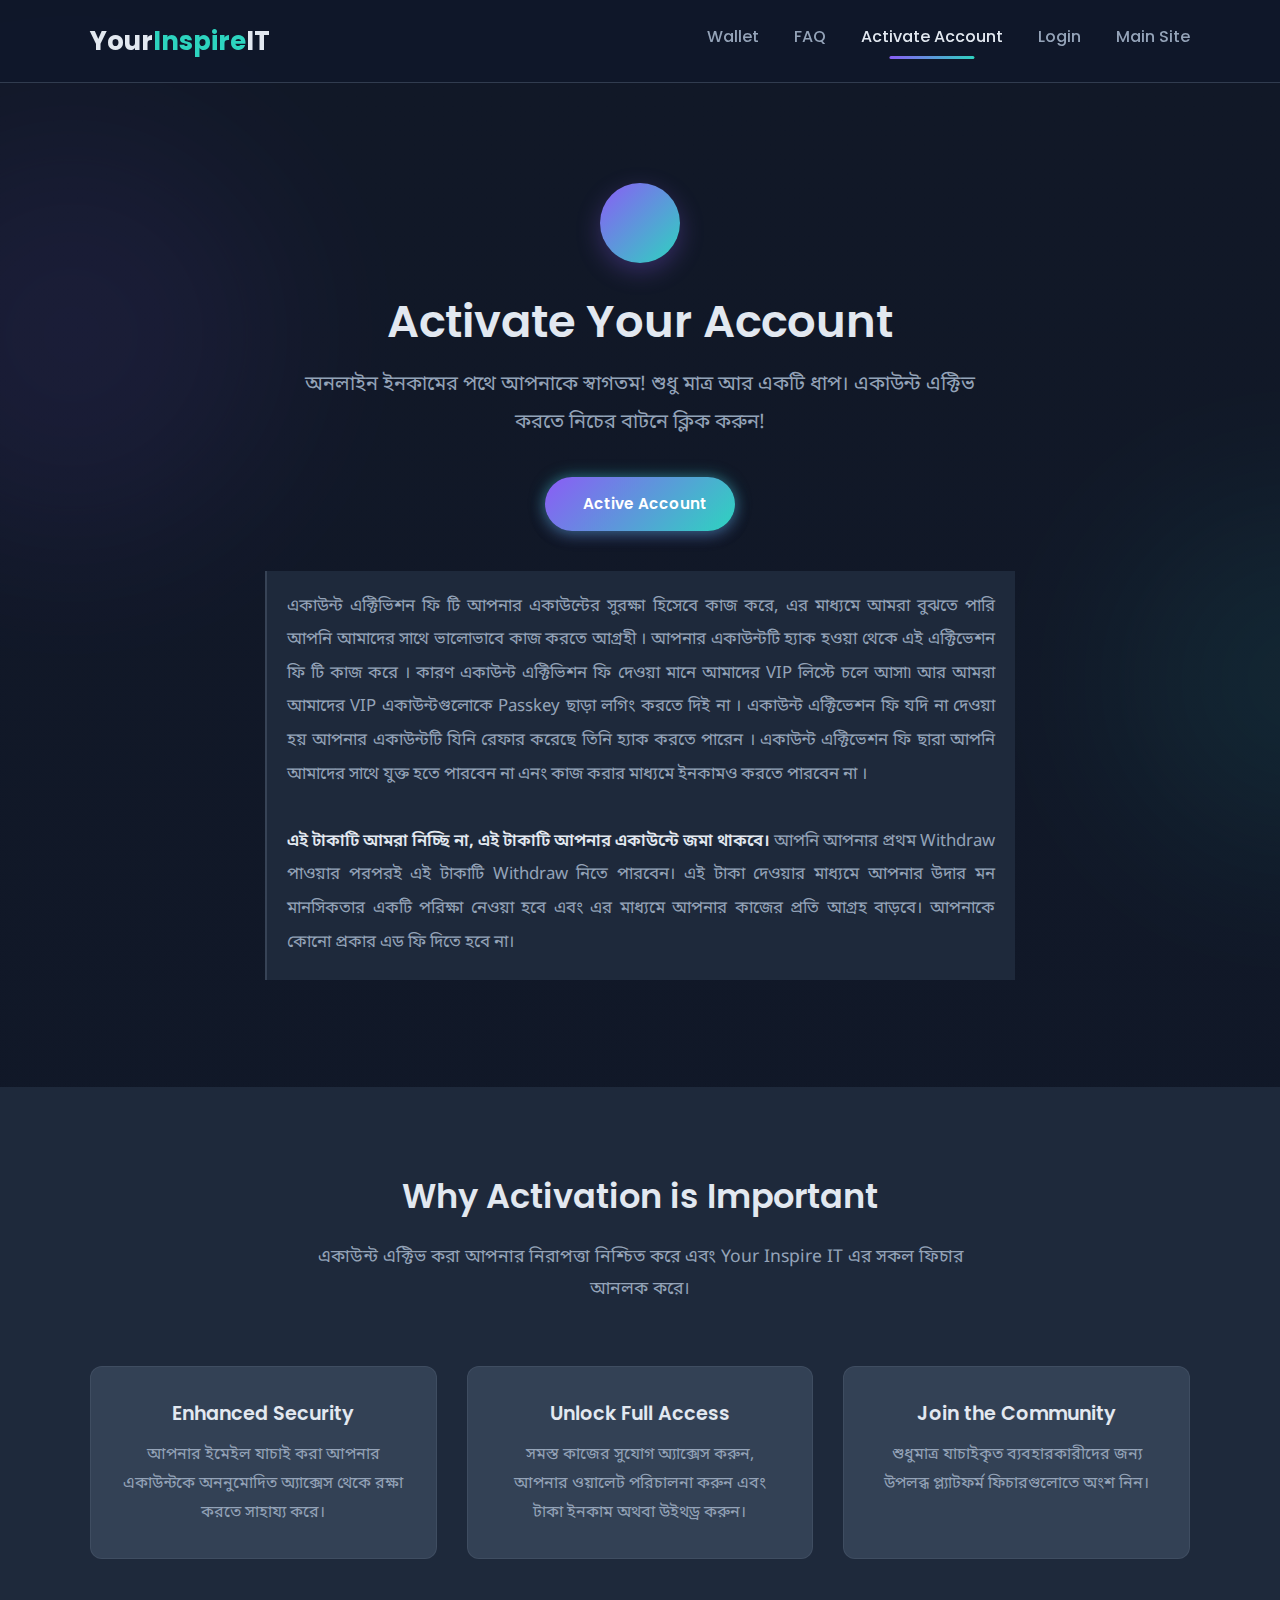
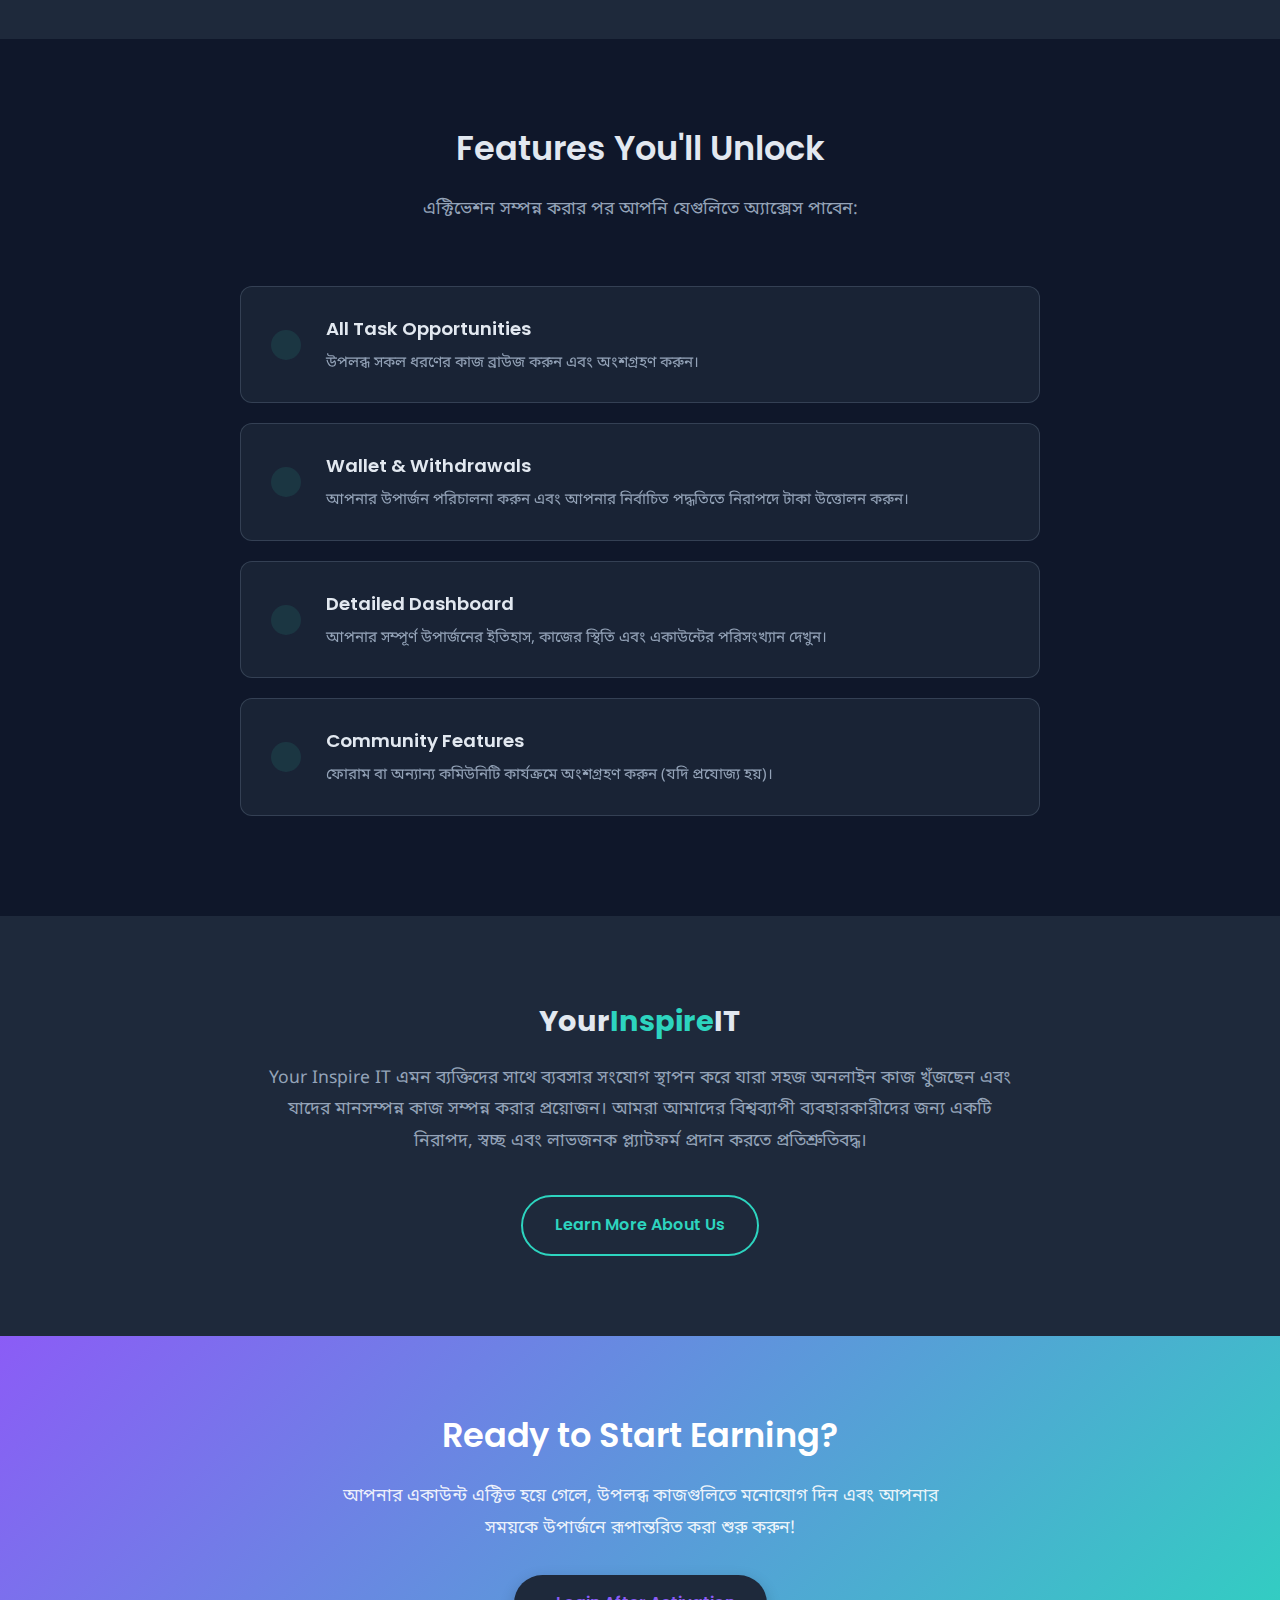
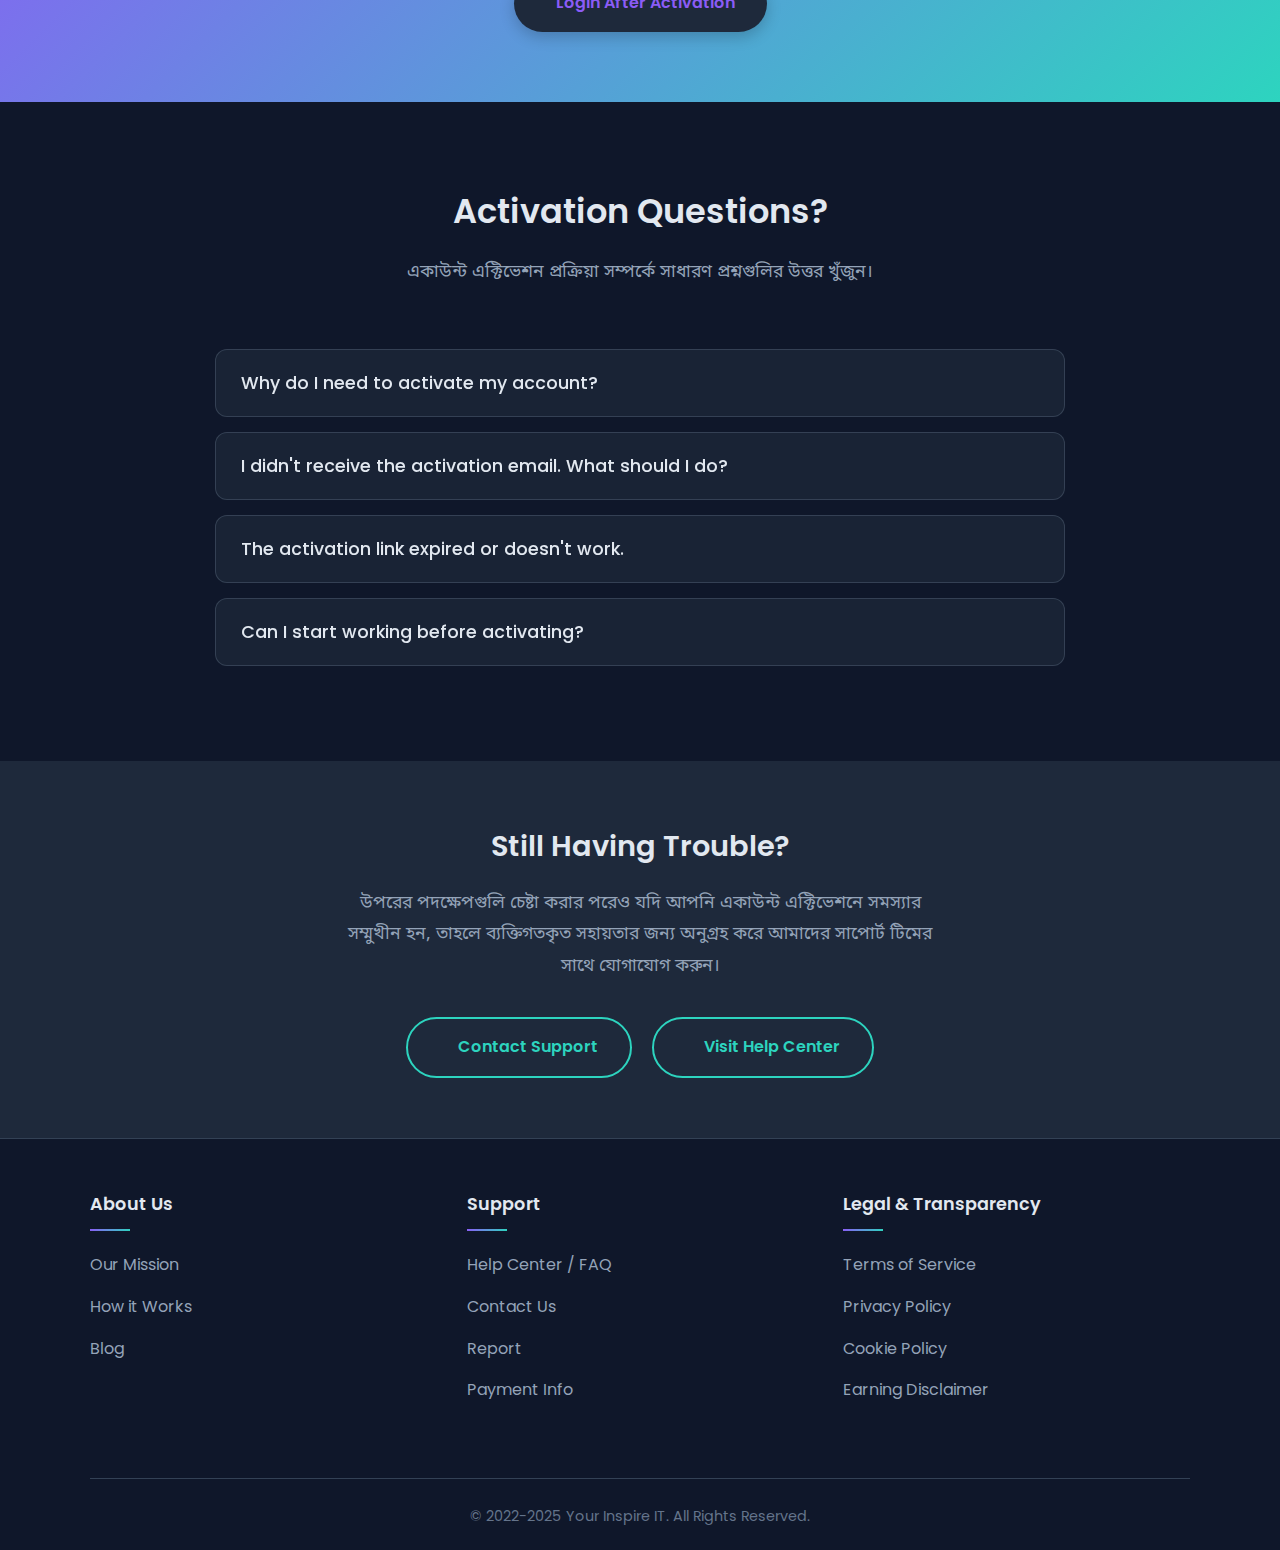
==== commit 5babd0a5: "Update index.html" ====
--- a/index.html
+++ b/index.html
@@ -1,15 +1,16 @@
 <!DOCTYPE html>
-<html lang="en">
+<html lang="bn"> <!-- Changed lang to 'bn' for Bengali -->
 <head>
     <meta charset="UTF-8">
     <meta name="viewport" content="width=device-width, initial-scale=1.0">
-    <title>Activate Your Your Inspire IT Account</title> <!-- Activation Specific Title -->
+    <title>Activate Your Account | Your Inspire IT Account</title> <!-- Activation Specific Title (Kept English as requested for title) -->
     <!-- Link to Font Awesome CDN -->
     <link rel="stylesheet" href="https://cdnjs.cloudflare.com/ajax/libs/font-awesome/6.5.1/css/all.min.css" integrity="sha512-DTOQO9RWCH3ppGqcWaEA1BIZOC6xxalwEsw9c2QQeAIftl+Vegovlnee1c9QX4TctnWMn13TZye+giMm8e2LwA==" crossorigin="anonymous" referrerpolicy="no-referrer" />
     <!-- Link to Google Fonts -->
     <link rel="preconnect" href="https://fonts.googleapis.com">
     <link rel="preconnect" href="https://fonts.gstatic.com" crossorigin>
-    <link href="https://fonts.googleapis.com/css2?family=Poppins:wght@300;400;500;600;700&display=swap" rel="stylesheet">
+    <!-- Added Noto Sans Bengali for better Bengali rendering -->
+    <link href="https://fonts.googleapis.com/css2?family=Noto+Sans+Bengali:wght@300;400;500;600;700&family=Poppins:wght@300;400;500;600;700&display=swap" rel="stylesheet">
 
     <style>
         /* --- THEME: e-wallet --- */
@@ -46,23 +47,27 @@
         * { margin: 0; padding: 0; box-sizing: border-box; }
         html { scroll-behavior: smooth; }
         body {
-            font-family: 'Poppins', sans-serif;
+            /* Added Noto Sans Bengali first, with Poppins as fallback */
+            font-family: 'Noto Sans Bengali', 'Poppins', sans-serif;
             background-color: var(--primary-bg);
             background-image: var(--gradient-bg);
             color: var(--text-primary);
-            line-height: 1.7; font-size: 16px; overflow-x: hidden;
+            line-height: 1.8; /* Increased line-height slightly for Bengali */
+            font-size: 16px; overflow-x: hidden;
             display: flex; flex-direction: column; min-height: 100vh;
+            
         }
         main { flex: 1; }
         .container { max-width: 1140px; margin: 0 auto; padding: 0 20px; }
         .container-narrow { max-width: 900px; margin: 0 auto; padding: 0 20px; }
 
-        h1, h2, h3 { font-weight: 600; color: var(--text-primary); margin-bottom: 0.8em; }
+        /* Headings kept in Poppins for style consistency */
+        h1, h2, h3 { font-family: 'Poppins', sans-serif; font-weight: 600; color: var(--text-primary); margin-bottom: 0.8em; }
         h1 { font-size: 2.8rem; line-height: 1.3; }
         h2 { font-size: 2.1rem; }
         h3 { font-size: 1.25rem; }
         p { margin-bottom: 1em; color: var(--text-secondary); font-size: 1.05rem; }
-        a { text-decoration: none; color: var(--accent-2); transition: color 0.3s ease; }
+        a { text-decoration: none; color: var(--accent-2); transition: color 0.3s ease; font-family: 'Poppins', sans-serif; } /* Links kept in Poppins */
         a:hover { color: #5eead4; }
         section { padding: 80px 0; overflow: hidden; position: relative; }
         .section-title { text-align: center; margin-bottom: 60px; position: relative; z-index: 1; }
@@ -81,8 +86,8 @@
         .shape-1 { width: 400px; height: 400px; background: var(--accent-1); top: 15%; left: -10%; animation-duration: 11s;}
         .shape-2 { width: 350px; height: 350px; background: var(--accent-2); bottom: 5%; right: -15%; animation-duration: 9s; animation-delay: -3s;}
 
-        /* Button Styles */
-        .btn { display: inline-flex; align-items: center; justify-content: center; gap: 10px; background: var(--gradient-accent); color: #fff; padding: 14px 32px; border-radius: 50px; font-weight: 600; font-size: 1rem; transition: all 0.3s ease; border: none; cursor: pointer; text-align: center; box-shadow: 0 5px 15px rgba(139, 92, 246, 0.25), 0 0 15px var(--glow-color); position: relative; overflow: hidden; }
+        /* Button Styles (Kept font Poppins) */
+        .btn { display: inline-flex; align-items: center; justify-content: center; gap: 10px; background: var(--gradient-accent); color: #fff; padding: 14px 32px; border-radius: 50px; font-weight: 600; font-size: 1rem; transition: all 0.3s ease; border: none; cursor: pointer; text-align: center; box-shadow: 0 5px 15px rgba(139, 92, 246, 0.25), 0 0 15px var(--glow-color); position: relative; overflow: hidden; font-family: 'Poppins', sans-serif; }
         .btn:hover { box-shadow: 0 7px 20px rgba(139, 92, 246, 0.35), 0 0 25px var(--glow-color); transform: translateY(-3px) scale(1.03); text-decoration: none; color: #fff; }
         .btn::after { content: ''; position: absolute; top: -50%; left: -50%; width: 200%; height: 200%; background: radial-gradient(circle, rgba(255,255,255,0.15) 0%, rgba(255,255,255,0) 70%); transform: rotate(0deg); transition: transform 0.5s ease; opacity: 0; }
         .btn:hover::after { transform: rotate(180deg); opacity: 1; }
@@ -94,10 +99,10 @@
         /* --- Header/Navigation (Themed) --- */
         .main-header { background: rgba(15, 23, 42, 0.85); padding: 18px 0; backdrop-filter: blur(10px); -webkit-backdrop-filter: blur(10px); border-bottom: 1px solid var(--border-color); position: sticky; top: 0; z-index: 1000; }
         .main-header .container { display: flex; justify-content: space-between; align-items: center; position: relative; }
-        .logo { font-size: 1.6rem; font-weight: 700; color: var(--text-primary); }
+        .logo { font-size: 1.6rem; font-weight: 700; color: var(--text-primary); font-family: 'Poppins', sans-serif; } /* Logo kept in Poppins */
         .logo span { color: var(--accent-2); }
         .main-nav { display: flex; }
-        .main-nav a { margin-left: 35px; font-weight: 500; color: var(--text-secondary); position: relative; padding-bottom: 8px; font-size: 1rem; transition: color 0.3s ease; }
+        .main-nav a { margin-left: 35px; font-weight: 500; color: var(--text-secondary); position: relative; padding-bottom: 8px; font-size: 1rem; transition: color 0.3s ease; font-family: 'Poppins', sans-serif; } /* Nav links kept in Poppins */
         .main-nav a::after { content: ''; position: absolute; bottom: 0; left: 50%; transform: translateX(-50%); width: 0; height: 3px; background: var(--gradient-accent); border-radius: 3px; transition: width 0.3s ease; }
         .main-nav a:hover::after, .main-nav a.active-nav::after { width: 60%; }
         .main-nav a:hover, .main-nav a.active-nav { color: var(--text-primary); text-decoration: none;}
@@ -122,25 +127,46 @@
              box-shadow: 0 8px 25px rgba(139, 92, 246, 0.3);
              animation: fadeInUp 0.6s ease-out backwards 0.1s;
         }
-        #activation-hero h1 {
+        #activation-hero h1 { /* Heading Kept English */
             font-size: 2.8rem; /* Adjusted size */
             margin-bottom: 15px;
              animation: fadeInUp 0.6s ease-out backwards 0.2s;
         }
         #activation-hero p.subtitle {
-            font-size: 1.15rem;
+            font-size: 1.25rem; /* Adjusted for Bengali */
             max-width: 700px;
             margin: 0 auto 35px auto;
             color: var(--text-secondary);
             animation: fadeInUp 0.6s ease-out backwards 0.3s;
+            line-height: 1.9; /* Increased line-height for Bengali */
         }
         .activation-steps {
             display: inline-flex; /* Align buttons inline */
             gap: 20px; flex-wrap: wrap; justify-content: center;
             animation: fadeInUp 0.6s ease-out backwards 0.4s;
         }
-        .activation-steps .btn { font-size: 0.95rem; padding: 13px 28px; }
-
+        .activation-steps .btn { font-size: 0.95rem; padding: 13px 28px; } /* Button text style handled by .btn */
+
+        /* Added style for the new paragraph */
+        .activation-explanation {
+            max-width: 750px;
+            margin: 40px auto 0 auto; /* Increased top margin */
+            text-align: justify; /* Justify text for better block reading */
+            color: var(--text-secondary);
+            font-size: 1.1rem; /* Slightly larger font size for Bengali */
+            line-height: 2; /* Increased line-height for Bengali */
+            animation: fadeInUp 0.6s ease-out backwards 0.5s;
+            border-left: 2px solid rgba(71, 85, 105, 0.6); /* Added animation */
+            background: #1e293b;
+        }
+        .activation-explanation b {
+             color: var(--text-primary); /* Make bold text slightly brighter */
+             font-weight: 600;
+        }
+       .activation-explanation p{
+           padding: 20px;
+       }
+        
 
         /* Why Activate? / Summary Section */
         #why-activate { background-color: var(--secondary-bg); }
@@ -162,8 +188,8 @@
         .summary-grid .summary-card:nth-child(3) { animation-delay: 0.3s; }
 
         .summary-icon { font-size: 2.2rem; color: var(--accent-1); margin-bottom: 20px; }
-        .summary-card h3 { font-size: 1.2rem; margin-bottom: 10px; color: var(--text-primary);}
-        .summary-card p { font-size: 0.95rem; color: var(--text-secondary); margin-bottom: 0; }
+        .summary-card h3 { font-size: 1.2rem; margin-bottom: 10px; color: var(--text-primary);} /* Heading kept English */
+        .summary-card p { font-size: 1rem; color: var(--text-secondary); margin-bottom: 0; } /* Adjusted size for Bengali */
 
 
         /* Features Unlocked Section */
@@ -187,15 +213,15 @@
              background: rgba(45, 212, 191, 0.1); /* Light accent bg */
              padding: 15px; border-radius: 50%; flex-shrink: 0;
          }
-         .feature-unlock-content h3 { font-size: 1.15rem; margin-bottom: 5px; }
-         .feature-unlock-content p { font-size: 0.9rem; color: var(--text-secondary); margin-bottom: 0; }
+         .feature-unlock-content h3 { font-size: 1.15rem; margin-bottom: 5px; } /* Heading kept English */
+         .feature-unlock-content p { font-size: 0.95rem; color: var(--text-secondary); margin-bottom: 0; } /* Adjusted size for Bengali */
 
 
         /* Short About EarnWell */
         #about-earnwell-short { background: var(--secondary-bg); }
         .about-content { text-align: center; max-width: 750px; margin: 0 auto; }
-        .about-content .logo { font-size: 1.8rem; margin-bottom: 15px; display: block; }
-        .about-content p { font-size: 1.1rem; }
+        .about-content .logo { font-size: 1.8rem; margin-bottom: 15px; display: block; } /* Logo kept English */
+        .about-content p { font-size: 1.1rem; } /* Adjusted size for Bengali */
 
 
         /* Work With Us / Start Earning CTA */
@@ -203,9 +229,9 @@
              background: var(--gradient-accent);
              padding: 70px 0; text-align: center; color: #fff;
         }
-        #start-earning-cta h2 { color: #fff; margin-bottom: 15px; }
-        #start-earning-cta p { color: rgba(255, 255, 255, 0.9); max-width: 600px; margin: 0 auto 30px auto; font-size: 1.1rem; }
-        #start-earning-cta .btn {
+        #start-earning-cta h2 { color: #fff; margin-bottom: 15px; } /* Heading kept English */
+        #start-earning-cta p { color: rgba(255, 255, 255, 0.9); max-width: 600px; margin: 0 auto 30px auto; font-size: 1.1rem; } /* Adjusted size for Bengali */
+        #start-earning-cta .btn { /* Button kept English */
              background: var(--secondary-bg); color: var(--accent-1);
              box-shadow: 0 5px 15px rgba(0, 0, 0, 0.2);
         }
@@ -219,20 +245,22 @@
         .faq-item:nth-child(odd) { animation-delay: 0.1s; }
         .faq-item:nth-child(even) { animation-delay: 0.2s; }
         .faq-question { display: flex; justify-content: space-between; align-items: center; width: 100%; padding: 20px 25px; background: none; border: none; text-align: left; font-family: inherit; font-size: 1.1rem; font-weight: 500; color: var(--text-primary); cursor: pointer; transition: background-color 0.2s ease, color 0.2s ease; }
+        /* FAQ Question text kept in Poppins for consistency */
+        .faq-question span { font-family: 'Poppins', sans-serif; }
         .faq-question:hover { background-color: rgba(51, 65, 85, 0.4); }
         .faq-question.active { background-color: rgba(139, 92, 246, 0.15); color: #c4b5fd; }
         .faq-question i { font-size: 1rem; transition: transform 0.3s ease; color: var(--accent-2); flex-shrink: 0; margin-left: 15px; }
         .faq-question.active i { transform: rotate(180deg); color: #5eead4; }
         .faq-answer { padding: 0 25px 0 25px; max-height: 0; overflow: hidden; transition: max-height 0.4s ease-out, padding 0.4s ease-out; border-top: 1px solid transparent; }
         .faq-answer.active { max-height: 400px; padding-top: 20px; padding-bottom: 25px; border-top-color: var(--border-color); }
-        .faq-answer p { color: var(--text-secondary); line-height: 1.8; margin-bottom: 0.8em; }
+        .faq-answer p { color: var(--text-secondary); line-height: 1.9; margin-bottom: 0.8em; font-size: 1rem;} /* Adjusted for Bengali */
 
         /* Support Section */
         #activation-support { background-color: var(--secondary-bg); text-align: center; padding: 60px 0; }
-        #activation-support h2 { margin-bottom: 15px; font-size: 1.8rem; }
-        #activation-support p { max-width: 600px; margin: 0 auto 35px auto; }
+        #activation-support h2 { margin-bottom: 15px; font-size: 1.8rem; } /* Heading kept English */
+        #activation-support p { max-width: 600px; margin: 0 auto 35px auto; font-size: 1.1rem;} /* Adjusted for Bengali */
         .support-buttons { display: flex; justify-content: center; gap: 20px; flex-wrap: wrap; }
-        #activation-support .btn { width: auto; }
+        #activation-support .btn { width: auto; } /* Button kept English */
 
 
         /* --- Footer (Themed) --- */
@@ -240,15 +268,18 @@
         .main-footer .container { }
         .footer-content { display: flex; justify-content: space-between; flex-wrap: wrap; gap: 30px; margin-bottom: 40px; }
         .footer-col { flex: 1; min-width: 200px; margin-bottom: 20px; }
-        .footer-col h4 { color: var(--text-primary); margin-bottom: 20px; font-size: 1.1rem; font-weight: 600; position: relative; padding-bottom: 10px; }
+        /* Footer headings kept in Poppins */
+        .footer-col h4 { color: var(--text-primary); margin-bottom: 20px; font-size: 1.1rem; font-weight: 600; position: relative; padding-bottom: 10px; font-family: 'Poppins', sans-serif; }
         .footer-col h4::after { content: ''; position: absolute; left: 0; bottom: 0; width: 40px; height: 2px; background: var(--gradient-accent); }
         .footer-col ul { list-style: none; }
         .footer-col ul li { margin-bottom: 12px; }
-        .footer-col ul li a { color: #94a3b8; transition: color 0.3s ease, padding-left 0.3s ease; }
+        /* Footer links kept in Poppins */
+        .footer-col ul li a { color: #94a3b8; transition: color 0.3s ease, padding-left 0.3s ease; font-family: 'Poppins', sans-serif; }
         .footer-col ul li a:hover { color: var(--accent-2); padding-left: 5px; text-decoration: none; }
         .footer-socials a { display: inline-block; color: #94a3b8; background-color: rgba(51, 65, 85, 0.5); width: 40px; height: 40px; line-height: 40px; border-radius: 50%; text-align: center; margin-right: 10px; font-size: 1rem; transition: all 0.3s ease; }
         .footer-socials a:hover { background-color: var(--accent-2); color: var(--primary-bg); transform: scale(1.1); text-decoration: none; }
-        .footer-bottom { border-top: 1px solid var(--tertiary-bg); padding-top: 25px; text-align: center; font-size: 0.9rem; color: #64748b; }
+        /* Footer bottom text kept in Poppins */
+        .footer-bottom { border-top: 1px solid var(--tertiary-bg); padding-top: 25px; text-align: center; font-size: 0.9rem; color: #64748b; font-family: 'Poppins', sans-serif; }
 
 
         /* --- Animations --- */
@@ -275,9 +306,10 @@
 
         @media (max-width: 768px) {
              h1 { font-size: 2.2rem; } h2 { font-size: 1.8rem; }
-             #activation-hero p.subtitle { font-size: 1.1rem; }
+             #activation-hero p.subtitle { font-size: 1.15rem; }
              .activation-steps { flex-direction: column; align-items: center; }
              .activation-steps .btn { width: 80%; max-width: 350px; }
+             .activation-explanation { font-size: 1rem; line-height: 1.9; }
              .how-it-works-grid { grid-template-columns: 1fr; }
              .feature-item-unlock { flex-direction: column; align-items: center; text-align: center; gap: 15px; padding: 25px 20px;}
              .faq-question { padding: 18px 20px; font-size: 1rem;}
@@ -299,13 +331,19 @@
              section { padding: 60px 0; }
              #activation-hero { padding: 80px 0 60px 0; }
              #activation-hero .icon-wrapper { width: 70px; height: 70px; font-size: 2.5rem; margin-bottom: 25px;}
+             #activation-hero p.subtitle { font-size: 1.1rem; }
              .activation-steps .btn { font-size: 0.9rem; padding: 12px 25px;}
+             .activation-explanation { font-size: 0.95rem; line-height: 1.8; margin-top: 30px; }
              .summary-card { padding: 25px 20px; }
+             .summary-card p { font-size: 0.95rem; }
              .feature-item-unlock { padding: 20px; }
+             .feature-unlock-content p { font-size: 0.9rem; }
              .faq-question { padding: 15px; font-size: 0.95rem;}
              .faq-answer { padding: 0 15px 0 15px; }
              .faq-answer.active { padding-top: 15px; padding-bottom: 15px;}
+             .faq-answer p { font-size: 0.9rem; }
              #start-earning-cta, #activation-support { padding: 50px 0; }
+             #activation-support p { font-size: 1rem; }
         }
 
     </style>
@@ -314,9 +352,9 @@
     <!-- Abstract Background Shapes -->
     <div class="shape shape-1"></div>
     <div class="shape shape-2"></div>
-    <div class="shape shape-3"></div>
-
-    <!-- Header -->
+    <!-- <div class="shape shape-3"></div> --> <!-- Shape 3 was mentioned but not defined, commented out -->
+
+    <!-- Header (Kept English as requested) -->
     <header class="main-header">
         <div class="container">
             <a href="/" class="logo"><i class="fas fa-wallet" style="color: #2dd4bf;"></i> Your<span>Inspire</span>IT</a>
@@ -324,14 +362,11 @@
                 <i class="fas fa-bars"></i>
             </button>
              <nav class="main-nav" id="main-nav">
-               
                 <a href="/">Wallet</a>
-                
                 <a href="https://YrInspireIT.github.io/faq">FAQ</a>
                 <a href="/active-account" class="active-nav">Activate Account</a>
-             
-                <a href="/login">Login</a> <!-- Mark page active -->
-                   <a href="https://YrInspireIT.github.io">Main Site</a>
+                <a href="/login">Login</a>
+                <a href="https://YrInspireIT.github.io">Main Site</a>
              </nav>
         </div>
     </header>
@@ -343,14 +378,20 @@
                 <div class="icon-wrapper">
                     <i class="fas fa-envelope-open-text"></i>
                 </div>
-                <h1>Activate Your Account</h1>
+                <h1>Activate Your Account</h1> <!-- Heading kept English -->
                 <p class="subtitle">অনলাইন ইনকামের পথে আপনাকে স্বাগতম! শুধু মাত্র আর একটি ধাপ। একাউন্ট এক্টিভ করতে নিচের বাটনে ক্লিক করুন!</p>
                 <div class="activation-steps">
                     <!-- Note: These buttons are guides for the user; actual functionality needs backend -->
-                    <a href="/login" class="btn"><i class="fas fa-check-circle"></i>Active Account</a>
-                    <a href="contact.html" class="btn btn-outline" style="display: none;"><i class="fas fa-redo-alt"></i> Didn't Receive Email?</a>
+                    <a href="/login" class="btn"><i class="fas fa-check-circle"></i>Active Account</a> <!-- Button kept English -->
+                    <a href="contact.html" class="btn btn-outline" style="display: none;"><i class="fas fa-redo-alt"></i> Didn't Receive Email?</a> <!-- Button kept English -->
                     <!-- Alternate Resend Link (might link to login page or contact) -->
                     <!-- <a href="auth.html?action=resend" class="btn btn-outline"><i class="fas fa-redo-alt"></i> Resend Activation Link</a> -->
+                </div>
+                <!-- Added Bengali explanation text -->
+                <div class="activation-explanation"><p>
+                    একাউন্ট এক্টিভিশন ফি টি আপনার একাউন্টের সুরক্ষা হিসেবে কাজ করে, এর মাধ্যমে আমরা বুঝতে পারি আপনি আমাদের সাথে ভালোভাবে কাজ করতে আগ্রহী । আপনার একাউন্টটি হ্যাক হওয়া থেকে এই এক্টিভেশন ফি টি কাজ করে । কারণ একাউন্ট এক্টিভিশন ফি দেওয়া মানে আমাদের VIP লিস্টে চলে আসা৷ আর আমরা আমাদের VIP একাউন্টগুলোকে Passkey ছাড়া লগিং করতে দিই না । একাউন্ট এক্টিভেশন ফি যদি না দেওয়া হয় আপনার একাউন্টটি যিনি রেফার করেছে তিনি হ্যাক করতে পারেন । একাউন্ট এক্টিভেশন ফি ছারা আপনি আমাদের সাথে যুক্ত হতে পারবেন না এনং কাজ করার মাধ্যমে ইনকামও করতে পারবেন না ।<br><br>
+                    <b>এই টাকাটি আমরা নিচ্ছি না, এই টাকাটি আপনার একাউন্টে জমা থাকবে।</b> আপনি আপনার প্রথম Withdraw পাওয়ার পরপরই এই টাকাটি Withdraw নিতে পারবেন। এই টাকা দেওয়ার মাধ্যমে আপনার উদার মন মানসিকতার একটি পরিক্ষা নেওয়া হবে এবং এর মাধ্যমে আপনার কাজের প্রতি আগ্রহ বাড়বে। আপনাকে কোনো প্রকার এড ফি দিতে হবে না।
+                </p>
                 </div>
             </div>
         </section>
@@ -359,24 +400,24 @@
          <section id="why-activate">
               <div class="container">
                  <div class="section-title">
-                     <h2>Why Activation is Important</h2>
-                     <p>Activating your account ensures security and unlocks all Your Inspire IT features.</p>
+                     <h2>Why Activation is Important</h2> <!-- Heading kept English -->
+                     <p>একাউন্ট এক্টিভ করা আপনার নিরাপত্তা নিশ্চিত করে এবং Your Inspire IT এর সকল ফিচার আনলক করে।</p>
                  </div>
                  <div class="summary-grid">
                      <div class="summary-card">
                          <i class="fas fa-lock summary-icon"></i>
-                         <h3>Enhanced Security</h3>
-                         <p>Verifying your email helps protect your account from unauthorized access.</p>
+                         <h3>Enhanced Security</h3> <!-- Heading kept English -->
+                         <p>আপনার ইমেইল যাচাই করা আপনার একাউন্টকে অননুমোদিত অ্যাক্সেস থেকে রক্ষা করতে সাহায্য করে।</p>
                      </div>
                       <div class="summary-card">
                           <i class="fas fa-unlock-alt summary-icon"></i>
-                         <h3>Unlock Full Access</h3>
-                         <p>Access all task opportunities, manage your wallet, and withdraw earnings.</p>
+                         <h3>Unlock Full Access</h3> <!-- Heading kept English -->
+                         <p>সমস্ত কাজের সুযোগ অ্যাক্সেস করুন, আপনার ওয়ালেট পরিচালনা করুন এবং টাকা ইনকাম অথবা উইথড্র করুন।</p>
                      </div>
                       <div class="summary-card">
                           <i class="fas fa-users summary-icon"></i>
-                         <h3>Join the Community</h3>
-                         <p>Engage with platform features available only to verified users.</p>
+                         <h3>Join the Community</h3> <!-- Heading kept English -->
+                         <p>শুধুমাত্র যাচাইকৃত ব্যবহারকারীদের জন্য উপলব্ধ প্ল্যাটফর্ম ফিচারগুলোতে অংশ নিন।</p>
                      </div>
                  </div>
               </div>
@@ -386,40 +427,40 @@
         <section id="unlocked-features">
              <div class="container-narrow"> <!-- Narrower container for list -->
                  <div class="section-title">
-                     <h2>Features You'll Unlock</h2>
-                     <p>Completing activation grants you access to:</p>
+                     <h2>Features You'll Unlock</h2> <!-- Heading kept English -->
+                     <p>এক্টিভেশন সম্পন্ন করার পর আপনি যেগুলিতে অ্যাক্সেস পাবেন:</p>
                  </div>
                  <div class="features-list">
                      <!-- Feature 1 -->
                      <div class="feature-item-unlock">
                          <i class="fas fa-tasks feature-unlock-icon"></i>
                          <div class="feature-unlock-content">
-                             <h3>All Task Opportunities</h3>
-                             <p>Browse and participate in the full range of available tasks.</p>
+                             <h3>All Task Opportunities</h3> <!-- Heading kept English -->
+                             <p>উপলব্ধ সকল ধরণের কাজ ব্রাউজ করুন এবং অংশগ্রহণ করুন।</p>
                          </div>
                      </div>
                      <!-- Feature 2 -->
                       <div class="feature-item-unlock">
                          <i class="fas fa-wallet feature-unlock-icon"></i>
                          <div class="feature-unlock-content">
-                             <h3>Wallet & Withdrawals</h3>
-                             <p>Manage your earnings and initiate secure withdrawals to your chosen method.</p>
+                             <h3>Wallet & Withdrawals</h3> <!-- Heading kept English -->
+                             <p>আপনার উপার্জন পরিচালনা করুন এবং আপনার নির্বাচিত পদ্ধতিতে নিরাপদে টাকা উত্তোলন করুন।</p>
                          </div>
                      </div>
                      <!-- Feature 3 -->
                       <div class="feature-item-unlock">
                          <i class="fas fa-chart-bar feature-unlock-icon"></i>
                          <div class="feature-unlock-content">
-                             <h3>Detailed Dashboard</h3>
-                             <p>View your complete earnings history, task status, and account statistics.</p>
+                             <h3>Detailed Dashboard</h3> <!-- Heading kept English -->
+                             <p>আপনার সম্পূর্ণ উপার্জনের ইতিহাস, কাজের স্থিতি এবং একাউন্টের পরিসংখ্যান দেখুন।</p>
                          </div>
                      </div>
                       <!-- Feature 4 -->
                       <div class="feature-item-unlock">
                          <i class="fas fa-comments feature-unlock-icon"></i>
                          <div class="feature-unlock-content">
-                             <h3>Community Features</h3>
-                             <p>Participate in forums or other community aspects (if applicable).</p>
+                             <h3>Community Features</h3> <!-- Heading kept English -->
+                             <p>ফোরাম বা অন্যান্য কমিউনিটি কার্যক্রমে অংশগ্রহণ করুন (যদি প্রযোজ্য হয়)।</p>
                          </div>
                      </div>
                  </div>
@@ -430,9 +471,9 @@
         <section id="about-earnwell-short">
             <div class="container">
                 <div class="about-content">
-                     <a href="index.html" class="logo">Your<span>Inspire</span>IT</a>
-                    <p>Your Inspire IT connects individuals seeking flexible online work with businesses needing quality task completion. We are committed to providing a secure, transparent, and rewarding platform for our global user base.</p>
-                    <a href="https://YrInspireIT.github.io/about" class="btn btn-outline" style="margin-top: 20px; width: auto;">Learn More About Us</a>
+                     <a href="index.html" class="logo">Your<span>Inspire</span>IT</a> <!-- Logo kept English -->
+                    <p>Your Inspire IT এমন ব্যক্তিদের সাথে ব্যবসার সংযোগ স্থাপন করে যারা সহজ অনলাইন কাজ খুঁজছেন এবং যাদের মানসম্পন্ন কাজ সম্পন্ন করার প্রয়োজন। আমরা আমাদের বিশ্বব্যাপী ব্যবহারকারীদের জন্য একটি নিরাপদ, স্বচ্ছ এবং লাভজনক প্ল্যাটফর্ম প্রদান করতে প্রতিশ্রুতিবদ্ধ।</p>
+                    <a href="https://YrInspireIT.github.io/about" class="btn btn-outline" style="margin-top: 20px; width: auto;">Learn More About Us</a> <!-- Button kept English -->
                 </div>
             </div>
         </section>
@@ -440,9 +481,9 @@
         <!-- Work With Us / Start Earning CTA -->
          <section id="start-earning-cta">
             <div class="container">
-                <h2>Ready to Start Earning?</h2>
-                <p>Once your account is activated, dive into the available tasks and begin turning your time into earnings!</p>
-                <a href="https://YrInspireIT.github.io/login" class="btn"><i class="fas fa-sign-in-alt"></i> Login After Activation</a>
+                <h2>Ready to Start Earning?</h2> <!-- Heading kept English -->
+                <p>আপনার একাউন্ট এক্টিভ হয়ে গেলে, উপলব্ধ কাজগুলিতে মনোযোগ দিন এবং আপনার সময়কে উপার্জনে রূপান্তরিত করা শুরু করুন!</p>
+                <a href="https://YrInspireIT.github.io/login" class="btn"><i class="fas fa-sign-in-alt"></i> Login After Activation</a> <!-- Button kept English -->
             </div>
         </section>
 
@@ -450,18 +491,18 @@
         <section id="activation-faq">
             <div class="container-narrow">
                  <div class="section-title">
-                    <h2>Activation Questions?</h2>
-                    <p>Find answers to common questions about the account activation process.</p>
+                    <h2>Activation Questions?</h2> <!-- Heading kept English -->
+                    <p>একাউন্ট এক্টিভেশন প্রক্রিয়া সম্পর্কে সাধারণ প্রশ্নগুলির উত্তর খুঁজুন।</p>
                 </div>
                 <div class="faq-container">
                     <!-- FAQ Item 1 -->
-                    <div class="faq-item"> <button class="faq-question" aria-expanded="false" aria-controls="faq-answer-a1"> <span>Why do I need to activate my account?</span> <i class="fas fa-chevron-down"></i> </button> <div class="faq-answer" id="faq-answer-a1"> <p>Account activation verifies that you own the email address used for registration. This is a crucial security step to protect your account and ensure you receive important communications from Your Inspire IT.</p> </div> </div>
+                    <div class="faq-item"> <button class="faq-question" aria-expanded="false" aria-controls="faq-answer-a1"> <span>Why do I need to activate my account?</span> <i class="fas fa-chevron-down"></i> </button> <div class="faq-answer" id="faq-answer-a1"> <p>একাউন্ট এক্টিভেশন যাচাই করে যে আপনি নিবন্ধনের জন্য ব্যবহৃত ইমেইল ঠিকানার মালিক। এটি আপনার একাউন্ট রক্ষা করার এবং Your Inspire IT থেকে গুরুত্বপূর্ণ যোগাযোগ নিশ্চিত করার জন্য একটি অত্যন্ত গুরুত্বপূর্ণ নিরাপত্তা পদক্ষেপ।</p> </div> </div>
                     <!-- FAQ Item 2 -->
-                     <div class="faq-item"> <button class="faq-question" aria-expanded="false" aria-controls="faq-answer-a2"> <span>I didn't receive the activation email. What should I do?</span> <i class="fas fa-chevron-down"></i> </button> <div class="faq-answer" id="faq-answer-a2"> <p>1. Check your Spam or Junk folder.<br>2. Ensure you entered the correct email address during signup.<br>3. Wait a few minutes, as emails can sometimes be delayed.<br>4. If you still haven't received it, please try the 'Resend Activation Link' option (if available on login) or contact our support team.</p> </div> </div>
+                     <div class="faq-item"> <button class="faq-question" aria-expanded="false" aria-controls="faq-answer-a2"> <span>I didn't receive the activation email. What should I do?</span> <i class="fas fa-chevron-down"></i> </button> <div class="faq-answer" id="faq-answer-a2"> <p>১. আপনার স্প্যাম বা জাঙ্ক ফোল্ডার চেক করুন।<br>২. নিশ্চিত করুন যে আপনি সাইন আপ করার সময় সঠিক ইমেইল ঠিকানা দিয়েছেন।<br>৩. কয়েক মিনিট অপেক্ষা করুন, কারণ ইমেইল আসতে মাঝে মাঝে দেরি হতে পারে।<br>৪. যদি আপনি এখনও এটি না পেয়ে থাকেন, তাহলে অনুগ্রহ করে 'এক্টিভেশন লিঙ্ক পুনরায় পাঠান' বিকল্পটি ব্যবহার করুন (যদি লগইনে উপলব্ধ থাকে) অথবা আমাদের সাপোর্ট টিমের সাথে যোগাযোগ করুন।</p> </div> </div>
                     <!-- FAQ Item 3 -->
-                    <div class="faq-item"> <button class="faq-question" aria-expanded="false" aria-controls="faq-answer-a3"> <span>The activation link expired or doesn't work.</span> <i class="fas fa-chevron-down"></i> </button> <div class="faq-answer" id="faq-answer-a3"> <p>Activation links usually have a time limit for security reasons. If your link has expired or isn't working, please try logging into your account first. Often, the system will prompt you to resend a new activation link. If that doesn't work, contact support for assistance.</p> </div> </div>
+                    <div class="faq-item"> <button class="faq-question" aria-expanded="false" aria-controls="faq-answer-a3"> <span>The activation link expired or doesn't work.</span> <i class="fas fa-chevron-down"></i> </button> <div class="faq-answer" id="faq-answer-a3"> <p>নিরাপত্তার কারণে এক্টিভেশন লিঙ্কগুলির সাধারণত একটি সময়সীমা থাকে। যদি আপনার লিঙ্কের মেয়াদ শেষ হয়ে যায় বা কাজ না করে, অনুগ্রহ করে প্রথমে আপনার একাউন্টে লগইন করার চেষ্টা করুন। প্রায়শই, সিস্টেম আপনাকে একটি নতুন এক্টিভেশন লিঙ্ক পুনরায় পাঠানোর জন্য অনুরোধ করবে। যদি সেটি কাজ না করে, সহায়তার জন্য সাপোর্টে যোগাযোগ করুন।</p> </div> </div>
                      <!-- FAQ Item 4 -->
-                     <div class="faq-item"> <button class="faq-question" aria-expanded="false" aria-controls="faq-answer-a4"> <span>Can I start working before activating?</span> <i class="fas fa-chevron-down"></i> </button> <div class="faq-answer" id="faq-answer-a4"> <p>Generally, no. Account activation is required to access most platform features, including participating in tasks and managing your wallet. Activating ensures your account is secure and fully functional.</p> </div> </div>
+                     <div class="faq-item"> <button class="faq-question" aria-expanded="false" aria-controls="faq-answer-a4"> <span>Can I start working before activating?</span> <i class="fas fa-chevron-down"></i> </button> <div class="faq-answer" id="faq-answer-a4"> <p>সাধারণত, না। প্ল্যাটফর্মের বেশিরভাগ বৈশিষ্ট্য অ্যাক্সেস করার জন্য, যেমন কাজগুলিতে অংশগ্রহণ করা এবং আপনার ওয়ালেট পরিচালনা করার জন্য, একাউন্ট এক্টিভেশন প্রয়োজন। এক্টিভেশন নিশ্চিত করে যে আপনার একাউন্টটি সুরক্ষিত এবং সম্পূর্ণরূপে কার্যকরী।</p> </div> </div>
                 </div>
             </div>
         </section>
@@ -469,18 +510,18 @@
         <!-- Support Section -->
         <section id="activation-support">
             <div class="container">
-                <h2>Still Having Trouble?</h2>
-                <p>If you're facing issues with account activation after trying the steps above, please contact our support team for personalized assistance.</p>
+                <h2>Still Having Trouble?</h2> <!-- Heading kept English -->
+                <p>উপরের পদক্ষেপগুলি চেষ্টা করার পরেও যদি আপনি একাউন্ট এক্টিভেশনে সমস্যার সম্মুখীন হন, তাহলে ব্যক্তিগতকৃত সহায়তার জন্য অনুগ্রহ করে আমাদের সাপোর্ট টিমের সাথে যোগাযোগ করুন।</p>
                 <div class="support-buttons">
-                     <a href="https://YrInspireIT.github.io/contact" class="btn btn-outline"><i class="fas fa-headset"></i> Contact Support</a>
-                     <a href="https://YrInspireIT.github.io/faq" class="btn btn-outline"><i class="fas fa-book-open"></i> Visit Help Center</a>
+                     <a href="https://YrInspireIT.github.io/contact" class="btn btn-outline"><i class="fas fa-headset"></i> Contact Support</a> <!-- Button kept English -->
+                     <a href="https://YrInspireIT.github.io/faq" class="btn btn-outline"><i class="fas fa-book-open"></i> Visit Help Center</a> <!-- Button kept English -->
                 </div>
             </div>
         </section>
 
     </main>
 
-    <!-- Footer -->
+    <!-- Footer (Kept English as requested) -->
      <footer class="main-footer">
         <div class="container">
             <div class="footer-content">
@@ -514,6 +555,25 @@
             button.addEventListener('click', () => {
                 const answer = document.getElementById(button.getAttribute('aria-controls'));
                 const isActive = button.getAttribute('aria-expanded') === 'true';
+
+                // Close other open FAQs
+                if (!isActive) {
+                    faqQuestions.forEach(otherButton => {
+                        if (otherButton !== button && otherButton.getAttribute('aria-expanded') === 'true') {
+                            otherButton.setAttribute('aria-expanded', 'false');
+                            otherButton.classList.remove('active');
+                            const otherAnswer = document.getElementById(otherButton.getAttribute('aria-controls'));
+                            otherAnswer.classList.remove('active');
+                            otherAnswer.style.maxHeight = '0';
+                            otherAnswer.hidden = true;
+                            const otherIcon = otherButton.querySelector('i');
+                            otherIcon.classList.remove('fa-chevron-up');
+                            otherIcon.classList.add('fa-chevron-down');
+                        }
+                    });
+                }
+
+                // Toggle current FAQ
                 button.setAttribute('aria-expanded', !isActive);
                 answer.hidden = isActive;
                 button.classList.toggle('active');
@@ -521,8 +581,12 @@
                 const icon = button.querySelector('i');
                 icon.classList.toggle('fa-chevron-down');
                 icon.classList.toggle('fa-chevron-up');
+
                 if (!isActive) {
-                     answer.style.maxHeight = answer.scrollHeight + 'px';
+                     // Set max-height after a tiny delay to allow CSS transition
+                    //  requestAnimationFrame(() => {
+                         answer.style.maxHeight = answer.scrollHeight + 'px';
+                    //  });
                  } else {
                      answer.style.maxHeight = '0';
                  }
@@ -535,41 +599,41 @@
             } else {
                  initialAnswer.hidden = false; initialAnswer.style.maxHeight = initialAnswer.scrollHeight + 'px';
                  button.querySelector('i').classList.add('fa-chevron-up'); button.querySelector('i').classList.remove('fa-chevron-down');
+                 button.classList.add('active'); // Ensure initially open items have active class
+                 initialAnswer.classList.add('active');
             }
         });
-        
-        
-        
+
+
         // --- প্রয়োজনীয়: কুকি পড়ার ফাংশন ---
-// এই ফাংশনটি অবশ্যই এই স্ক্রিপ্টের আগে লোড হতে হবে অথবা এর মধ্যেই থাকতে হবে।
-function getCookie(name) {
-    const nameEQ = name + "=";
-    const ca = document.cookie.split(';');
-    for(let i = 0; i < ca.length; i++) {
-        let c = ca[i];
-        while (c.charAt(0) == ' ') c = c.substring(1, c.length);
-        if (c.indexOf(nameEQ) == 0) return c.substring(nameEQ.length, c.length);
-    }
-    return null;
-}
-
-// --- রিডাইরেকশন লজিক ---
-(function() {
-    const cookieNameToCheck = 'walletSessionUser'; // যে কুকির নাম চেক করতে চান
-    const redirectUrl = 'https://pay-yourinspireit.github.io/active-account/v2'; // যেখানে রিডাইরেক্ট করতে চান
-
-    const userSession = getCookie(cookieNameToCheck);
-
-    if (userSession && userSession !== '') {
-        // কুকি পাওয়া গেছে এবং খালি নয়
-        console.log(`Cookie '${cookieNameToCheck}' found with value '${userSession}'. Redirecting to ${redirectUrl}`);
-        window.location.href = redirectUrl;
-    } else {
-        // কুকি পাওয়া যায়নি অথবা খালি
-        console.log(`Cookie '${cookieNameToCheck}' not found or is empty. No redirect.`);
-        // এখানে আপনি চাইলে অন্য কোনো কাজ করতে পারেন, যেমন লগইন ফর্ম দেখানো
-    }
-})(); // ফাংশনটি অবিলম্বে কল করা হচ্ছে (Immediately Invoked Function Expression - IIFE)
+        function getCookie(name) {
+            const nameEQ = name + "=";
+            const ca = document.cookie.split(';');
+            for(let i = 0; i < ca.length; i++) {
+                let c = ca[i];
+                while (c.charAt(0) == ' ') c = c.substring(1, c.length);
+                if (c.indexOf(nameEQ) == 0) return c.substring(nameEQ.length, c.length);
+            }
+            return null;
+        }
+
+        // --- রিডাইরেকশন লজিক ---
+        (function() {
+            const cookieNameToCheck = 'walletSessionUser'; // যে কুকির নাম চেক করতে চান
+            const redirectUrl = 'https://pay-yourinspireit.github.io/active-account/v2'; // যেখানে রিডাইরেক্ট করতে চান
+
+            const userSession = getCookie(cookieNameToCheck);
+
+            if (userSession && userSession !== '') {
+                // কুকি পাওয়া গেছে এবং খালি নয়
+                console.log(`Cookie '${cookieNameToCheck}' found with value '${userSession}'. Redirecting to ${redirectUrl}`);
+                window.location.href = redirectUrl;
+            } else {
+                // কুকি পাওয়া যায়নি অথবা খালি
+                console.log(`Cookie '${cookieNameToCheck}' not found or is empty. No redirect.`);
+                // এখানে আপনি চাইলে অন্য কোনো কাজ করতে পারেন, যেমন লগইন ফর্ম দেখানো
+            }
+        })(); // ফাংশনটি অবিলম্বে কল করা হচ্ছে (Immediately Invoked Function Expression - IIFE)
 
 
     </script>
